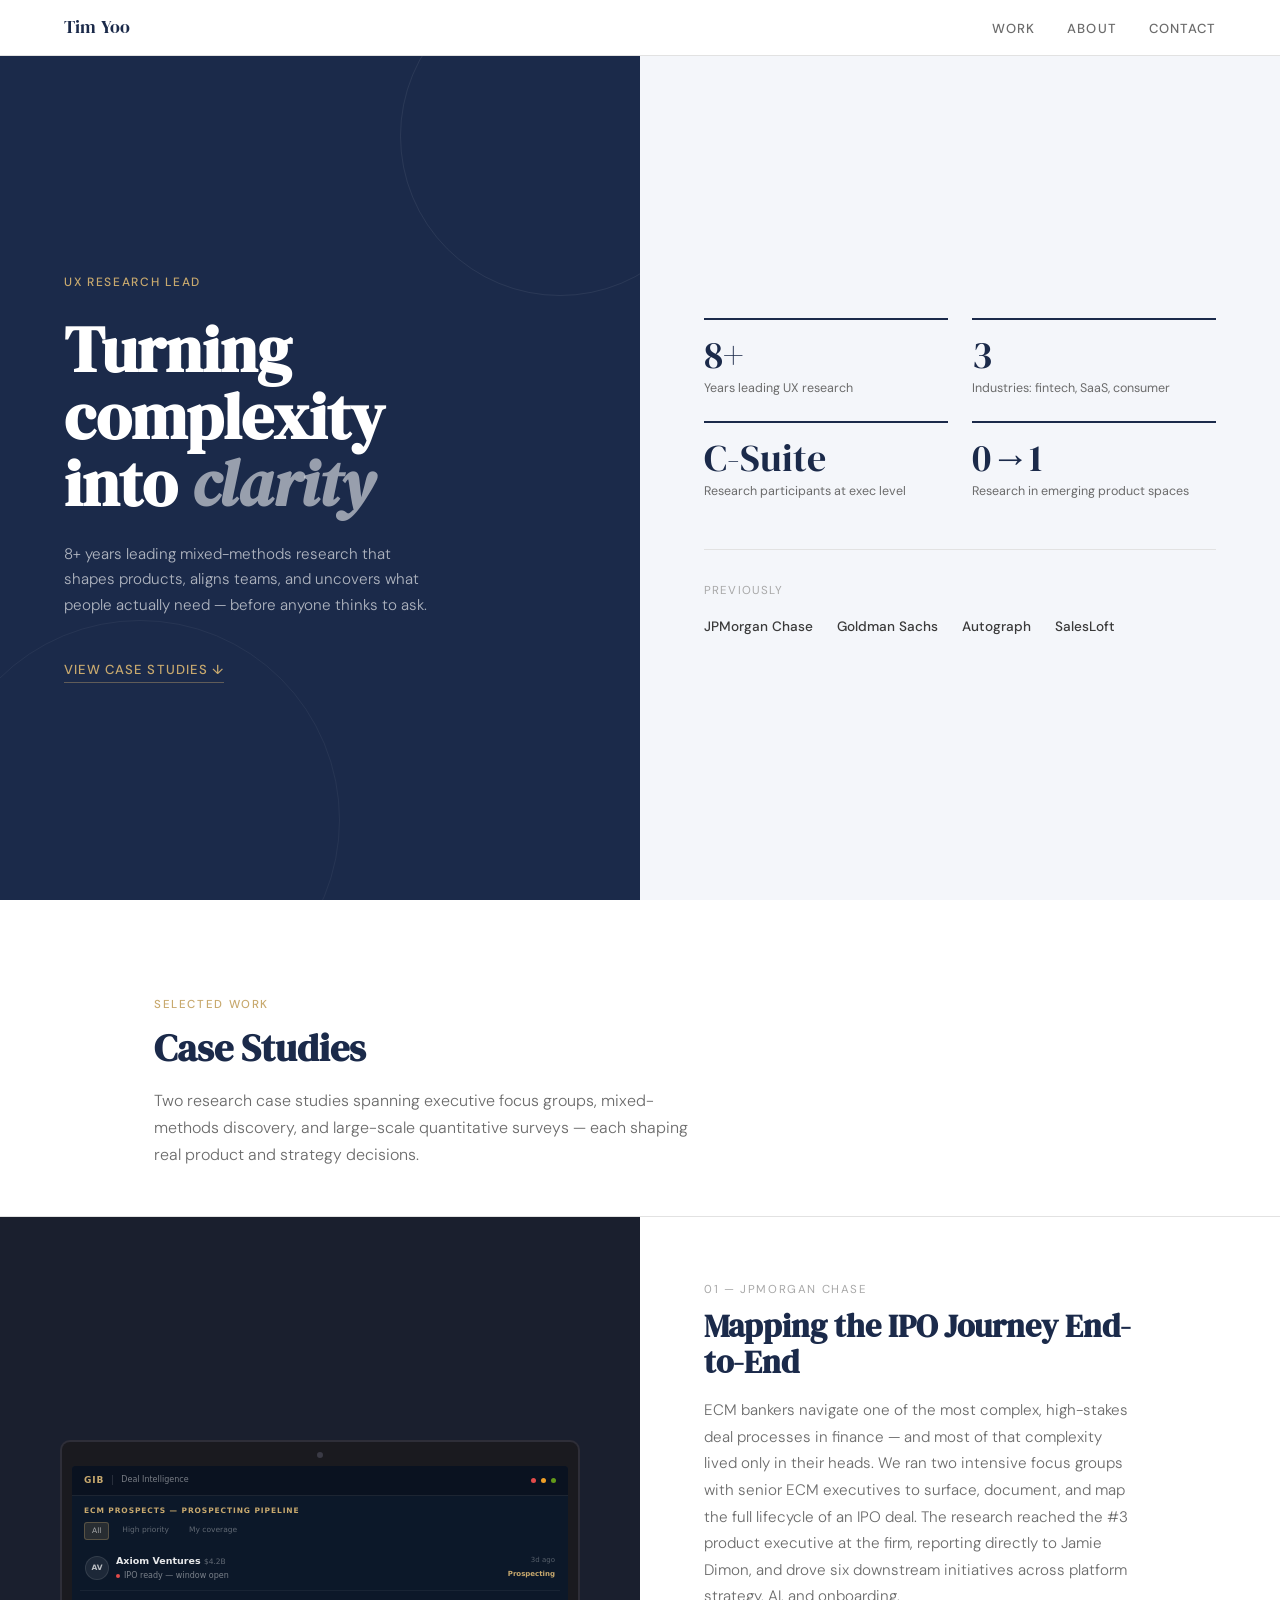
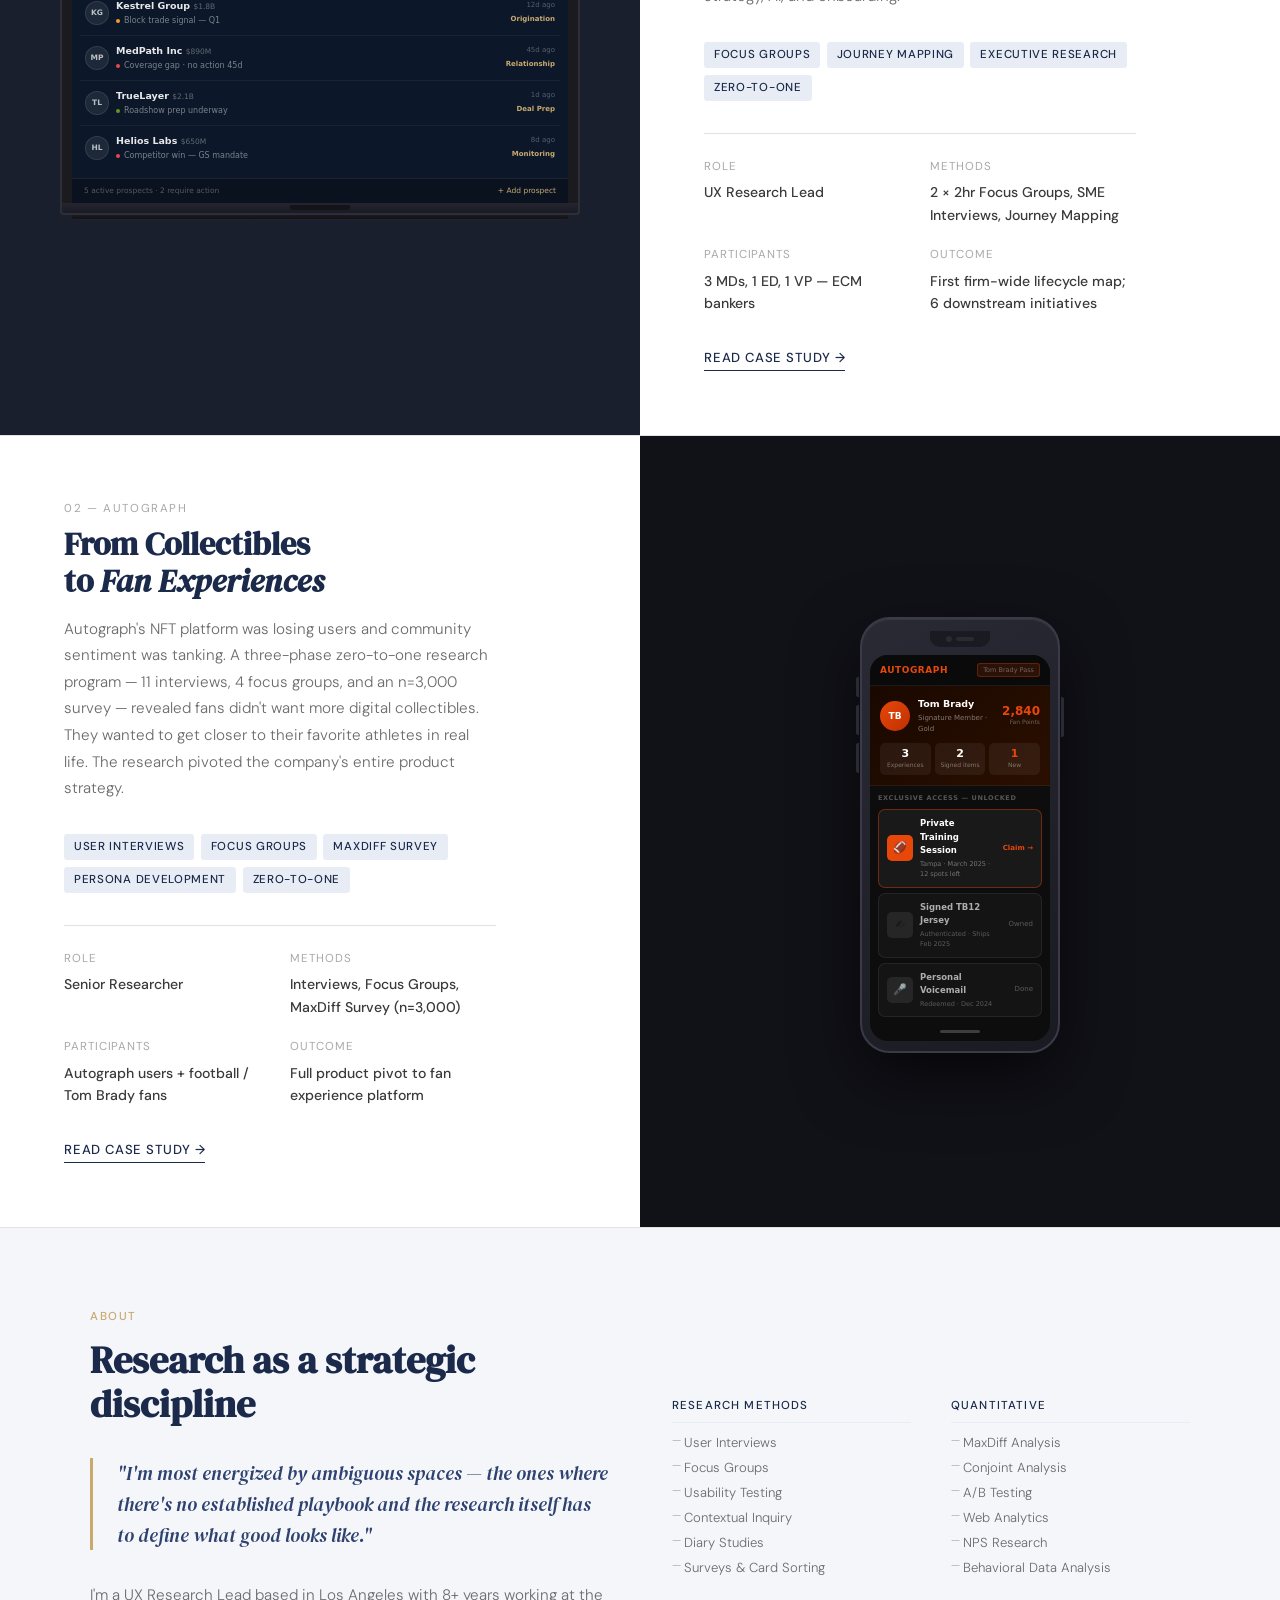
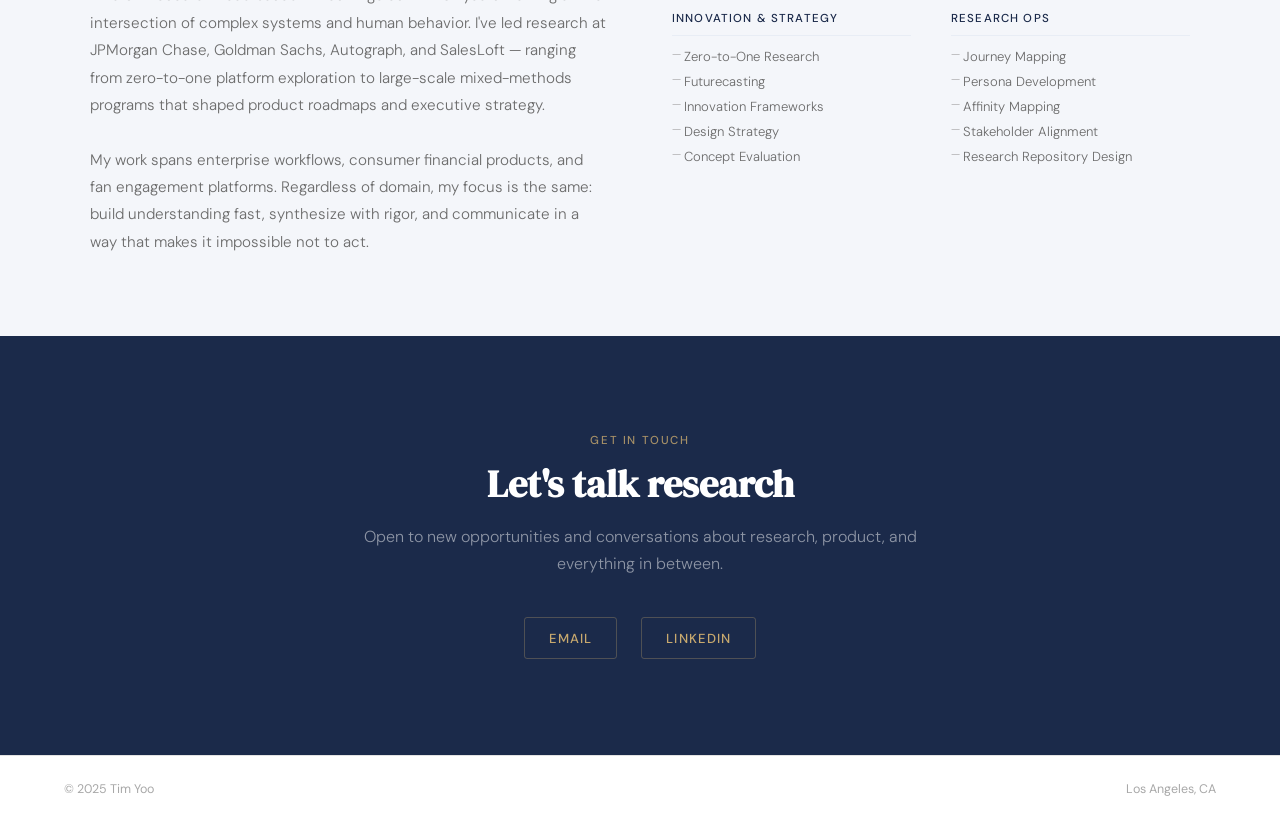
==== index.html @ de01e05d "Update index.html" ====
<!DOCTYPE html>
<html lang="en">
<head>
<meta charset="UTF-8">
<link rel="icon" type="image/png" href="[data-uri]">

<meta name="viewport" content="width=device-width, initial-scale=1.0">
<title>Tim Yoo — UX Research</title>
<link rel="preconnect" href="https://fonts.googleapis.com">
<link rel="preconnect" href="https://fonts.gstatic.com" crossorigin>
<link href="https://fonts.googleapis.com/css2?family=DM+Serif+Display:ital@0;1&family=DM+Sans:wght@300;400;500&display=swap" rel="stylesheet">
<style>
  *, *::before, *::after { box-sizing: border-box; margin: 0; padding: 0; }

  :root {
    --navy: #1B2A4A;
    --navy-mid: #2E4270;
    --navy-light: #E8EDF5;
    --navy-pale: #F4F6FA;
    --ink: #141414;
    --ink-mid: #3A3A3A;
    --ink-soft: #6B6B6B;
    --ink-faint: #A8A8A8;
    --rule: #E2E2E2;
    --white: #FFFFFF;
    --accent: #C8A96E;
    --accent-light: #F9F3E8;
    --serif: 'DM Serif Display', Georgia, serif;
    --sans: 'DM Sans', system-ui, sans-serif;
    --max: 1100px;
    --pad: clamp(1.5rem, 5vw, 4rem);
  }

  html { scroll-behavior: smooth; }

  body {
    font-family: var(--sans);
    background: var(--white);
    color: var(--ink);
    font-size: 16px;
    line-height: 1.6;
    overflow-x: hidden;
  }

  /* ── NAV ── */
  nav {
    position: fixed;
    top: 0; left: 0; right: 0;
    z-index: 100;
    background: rgba(255,255,255,0.92);
    backdrop-filter: blur(12px);
    border-bottom: 1px solid var(--rule);
    padding: 0 var(--pad);
    height: 56px;
    display: flex;
    align-items: center;
    justify-content: space-between;
  }

  .nav-logo {
    font-family: var(--serif);
    font-size: 1.1rem;
    color: var(--navy);
    text-decoration: none;
    letter-spacing: 0.01em;
  }

  .nav-links {
    display: flex;
    gap: 2rem;
    list-style: none;
  }

  .nav-links a {
    font-size: 0.82rem;
    font-weight: 500;
    letter-spacing: 0.08em;
    text-transform: uppercase;
    color: var(--ink-soft);
    text-decoration: none;
    transition: color 0.2s;
  }

  .nav-links a:hover { color: var(--navy); }

  /* ── HERO ── */
  .hero {
    min-height: 100vh;
    display: grid;
    grid-template-columns: 1fr 1fr;
    padding-top: 56px;
  }

  .hero-left {
    background: var(--navy);
    padding: var(--pad);
    display: flex;
    flex-direction: column;
    justify-content: center;
    position: relative;
    overflow: hidden;
  }

  .hero-left::before {
    content: '';
    position: absolute;
    top: -80px; right: -80px;
    width: 320px; height: 320px;
    border-radius: 50%;
    border: 1px solid rgba(255,255,255,0.07);
  }

  .hero-left::after {
    content: '';
    position: absolute;
    bottom: -120px; left: -60px;
    width: 400px; height: 400px;
    border-radius: 50%;
    border: 1px solid rgba(255,255,255,0.05);
  }

  .hero-eyebrow {
    font-size: 0.75rem;
    font-weight: 500;
    letter-spacing: 0.14em;
    text-transform: uppercase;
    color: var(--accent);
    margin-bottom: 1.5rem;
  }

  .hero-name {
    font-family: var(--serif);
    font-size: clamp(3rem, 5vw, 4.5rem);
    color: var(--white);
    line-height: 1.05;
    margin-bottom: 1.5rem;
  }

  .hero-name em {
    font-style: italic;
    color: rgba(255,255,255,0.55);
  }

  .hero-title {
    font-size: 0.95rem;
    font-weight: 300;
    color: rgba(255,255,255,0.65);
    line-height: 1.7;
    max-width: 380px;
    margin-bottom: 2.5rem;
  }

  .hero-cta {
    display: inline-flex;
    align-items: center;
    gap: 0.5rem;
    font-size: 0.82rem;
    font-weight: 500;
    letter-spacing: 0.08em;
    text-transform: uppercase;
    color: var(--accent);
    text-decoration: none;
    border-bottom: 1px solid rgba(200,169,110,0.4);
    padding-bottom: 2px;
    transition: border-color 0.2s;
    width: fit-content;
  }

  .hero-cta:hover { border-color: var(--accent); }

  .hero-right {
    background: var(--navy-pale);
    padding: var(--pad);
    display: flex;
    flex-direction: column;
    justify-content: center;
  }

  .hero-stats {
    display: grid;
    grid-template-columns: 1fr 1fr;
    gap: 1.5rem;
    margin-bottom: 3rem;
  }

  .stat {
    border-top: 2px solid var(--navy);
    padding-top: 1rem;
  }

  .stat-num {
    font-family: var(--serif);
    font-size: 2.4rem;
    color: var(--navy);
    line-height: 1;
    margin-bottom: 0.35rem;
  }

  .stat-label {
    font-size: 0.78rem;
    font-weight: 400;
    color: var(--ink-soft);
    line-height: 1.4;
  }

  .hero-companies {
    padding-top: 2rem;
    border-top: 1px solid var(--rule);
  }

  .companies-label {
    font-size: 0.72rem;
    letter-spacing: 0.1em;
    text-transform: uppercase;
    color: var(--ink-faint);
    margin-bottom: 1rem;
  }

  .companies-list {
    display: flex;
    flex-wrap: wrap;
    gap: 0.5rem 1.5rem;
  }

  .company-tag {
    font-size: 0.85rem;
    font-weight: 500;
    color: var(--ink-mid);
  }

  /* ── SECTION SHARED ── */
  section { padding: 6rem var(--pad); max-width: var(--max); margin: 0 auto; }

  .section-label {
    font-size: 0.72rem;
    font-weight: 500;
    letter-spacing: 0.14em;
    text-transform: uppercase;
    color: var(--accent);
    margin-bottom: 0.75rem;
  }

  .section-heading {
    font-family: var(--serif);
    font-size: clamp(1.8rem, 3vw, 2.6rem);
    color: var(--navy);
    line-height: 1.15;
    margin-bottom: 1rem;
  }

  .section-sub {
    font-size: 1rem;
    font-weight: 300;
    color: var(--ink-soft);
    max-width: 560px;
    line-height: 1.7;
  }

  /* ── WORK / CASE STUDIES ── */
  #work { padding-top: 0; max-width: 100%; padding-left: 0; padding-right: 0; }

  .work-intro {
    max-width: var(--max);
    margin: 0 auto;
    padding: 6rem var(--pad) 3rem;
  }

  .case-studies { display: flex; flex-direction: column; }

  .case-study {
    display: grid;
    grid-template-columns: 1fr 1fr;
    min-height: 560px;
    border-top: 1px solid var(--rule);
  }

  .case-study:last-child { border-bottom: 1px solid var(--rule); }


  .case-content {
    padding: 4rem var(--pad);
    display: flex;
    flex-direction: column;
    justify-content: center;
    max-width: 560px;
  }

  .case-num {
    font-size: 0.72rem;
    letter-spacing: 0.14em;
    text-transform: uppercase;
    color: var(--ink-faint);
    margin-bottom: 0.5rem;
  }

  .case-title {
    font-family: var(--serif);
    font-size: clamp(1.6rem, 2.5vw, 2.2rem);
    color: var(--navy);
    line-height: 1.15;
    margin-bottom: 1rem;
  }

  .case-desc {
    font-size: 0.95rem;
    font-weight: 300;
    color: var(--ink-soft);
    line-height: 1.75;
    margin-bottom: 2rem;
  }

  .case-tags {
    display: flex;
    flex-wrap: wrap;
    gap: 0.4rem;
    margin-bottom: 2rem;
  }

  .tag {
    font-size: 0.72rem;
    font-weight: 500;
    letter-spacing: 0.06em;
    text-transform: uppercase;
    color: var(--navy);
    background: var(--navy-light);
    padding: 4px 10px;
    border-radius: 3px;
  }

  .case-details {
    display: grid;
    grid-template-columns: 1fr 1fr;
    gap: 1.25rem;
    margin-bottom: 2rem;
    padding-top: 1.5rem;
    border-top: 1px solid var(--rule);
  }

  .detail-label {
    font-size: 0.72rem;
    letter-spacing: 0.08em;
    text-transform: uppercase;
    color: var(--ink-faint);
    margin-bottom: 0.3rem;
  }

  .detail-value {
    font-size: 0.88rem;
    font-weight: 500;
    color: var(--ink-mid);
  }

  .case-link {
    display: inline-flex;
    align-items: center;
    gap: 0.4rem;
    font-size: 0.82rem;
    font-weight: 500;
    letter-spacing: 0.06em;
    text-transform: uppercase;
    color: var(--navy);
    text-decoration: none;
    border-bottom: 1px solid var(--navy);
    padding-bottom: 2px;
    width: fit-content;
    opacity: 0.5;
    cursor: default;
  }

  .case-visual {
    position: relative;
    overflow: hidden;
    display: flex;
    align-items: center;
    justify-content: center;
  }

  /* Visual 1 - ECM / IPO Journey */
  .visual-1 {
    background: #0E1B33;
  }

  .visual-1 .v-inner {
    width: 100%;
    height: 100%;
    padding: 3rem 2rem;
    display: flex;
    flex-direction: column;
    justify-content: center;
    gap: 1rem;
  }

  .journey-step {
    display: flex;
    align-items: center;
    gap: 1rem;
    opacity: 0;
    animation: fadeSlide 0.5s forwards;
  }

  .journey-step:nth-child(1) { animation-delay: 0.1s; }
  .journey-step:nth-child(2) { animation-delay: 0.25s; }
  .journey-step:nth-child(3) { animation-delay: 0.4s; }
  .journey-step:nth-child(4) { animation-delay: 0.55s; }
  .journey-step:nth-child(5) { animation-delay: 0.7s; }

  @keyframes fadeSlide {
    from { opacity: 0; transform: translateX(-12px); }
    to { opacity: 1; transform: translateX(0); }
  }

  .step-dot {
    width: 10px; height: 10px;
    border-radius: 50%;
    background: var(--accent);
    flex-shrink: 0;
  }

  .step-line {
    flex: 1;
    height: 1px;
    background: rgba(255,255,255,0.12);
  }

  .step-label {
    font-size: 0.75rem;
    font-weight: 500;
    color: rgba(255,255,255,0.7);
    letter-spacing: 0.04em;
    white-space: nowrap;
  }

  .step-bar {
    height: 28px;
    border-radius: 3px;
    background: rgba(200,169,110,0.15);
    border: 1px solid rgba(200,169,110,0.25);
    display: flex;
    align-items: center;
    padding: 0 10px;
    flex: 1;
  }

  .step-bar-fill {
    height: 4px;
    border-radius: 2px;
    background: var(--accent);
    opacity: 0.8;
  }

  .v-label {
    font-size: 0.65rem;
    letter-spacing: 0.12em;
    text-transform: uppercase;
    color: rgba(255,255,255,0.3);
    text-align: center;
    margin-top: 1rem;
  }

  /* Visual 2 - Investor Profile */
  .visual-2 {
    background: var(--navy-pale);
  }

  .investor-card {
    background: var(--white);
    border: 1px solid var(--rule);
    border-radius: 10px;
    padding: 1.5rem;
    width: 80%;
    max-width: 340px;
    box-shadow: 0 4px 24px rgba(27,42,74,0.08);
    opacity: 0;
    animation: riseIn 0.6s 0.2s forwards;
  }

  @keyframes riseIn {
    from { opacity: 0; transform: translateY(16px); }
    to { opacity: 1; transform: translateY(0); }
  }

  .inv-header {
    display: flex;
    align-items: center;
    gap: 0.75rem;
    margin-bottom: 1.25rem;
    padding-bottom: 1.25rem;
    border-bottom: 1px solid var(--rule);
  }

  .inv-avatar {
    width: 38px; height: 38px;
    border-radius: 50%;
    background: var(--navy);
    display: flex;
    align-items: center;
    justify-content: center;
    font-size: 0.75rem;
    font-weight: 500;
    color: white;
    flex-shrink: 0;
  }

  .inv-name { font-weight: 500; font-size: 0.9rem; color: var(--ink); }
  .inv-role { font-size: 0.75rem; color: var(--ink-soft); }

  .inv-row {
    display: flex;
    justify-content: space-between;
    align-items: center;
    padding: 0.4rem 0;
    font-size: 0.78rem;
    border-bottom: 1px solid var(--rule);
  }

  .inv-row:last-child { border-bottom: none; }
  .inv-row-label { color: var(--ink-soft); }
  .inv-row-val { font-weight: 500; color: var(--ink); }

  .inv-badge {
    font-size: 0.65rem;
    font-weight: 500;
    letter-spacing: 0.04em;
    padding: 2px 7px;
    border-radius: 3px;
    background: #E8EDF5;
    color: var(--navy);
  }

  /* Visual 3 - Market Monitor */
  .visual-3 {
    background: #0E1B33;
  }

  .mm-ui {
    width: 85%;
    max-width: 400px;
    background: rgba(255,255,255,0.05);
    border: 1px solid rgba(255,255,255,0.1);
    border-radius: 8px;
    overflow: hidden;
    opacity: 0;
    animation: riseIn 0.6s 0.15s forwards;
  }

  .mm-topbar {
    background: rgba(255,255,255,0.08);
    padding: 0.6rem 1rem;
    display: flex;
    align-items: center;
    gap: 0.5rem;
    border-bottom: 1px solid rgba(255,255,255,0.08);
  }

  .mm-dot { width: 7px; height: 7px; border-radius: 50%; }
  .mm-title { font-size: 0.72rem; font-weight: 500; color: rgba(255,255,255,0.6); margin-left: 0.5rem; }

  .mm-body { padding: 1rem; }

  .mm-row {
    display: flex;
    justify-content: space-between;
    align-items: center;
    padding: 0.5rem 0;
    border-bottom: 1px solid rgba(255,255,255,0.06);
    font-size: 0.75rem;
  }

  .mm-row:last-child { border-bottom: none; }
  .mm-ticker { color: rgba(255,255,255,0.85); font-weight: 500; }
  .mm-type { color: rgba(255,255,255,0.4); font-size: 0.68rem; }
  .mm-up { color: #5DCAA5; font-weight: 500; }
  .mm-pill {
    font-size: 0.62rem;
    font-weight: 500;
    padding: 2px 7px;
    border-radius: 3px;
    background: rgba(93,202,165,0.15);
    color: #5DCAA5;
    border: 1px solid rgba(93,202,165,0.25);
  }

  /* ── ABOUT ── */
  #about { background: var(--navy-pale); max-width: 100%; padding: 5rem var(--pad); }

  .about-inner {
    max-width: var(--max);
    margin: 0 auto;
    display: grid;
    grid-template-columns: 1fr 1fr;
    gap: 4rem;
    align-items: center;
  }

  .about-left .section-heading { margin-bottom: 2rem; }

  .about-philosophy {
    font-family: var(--serif);
    font-size: 1.2rem;
    font-style: italic;
    color: var(--navy-mid);
    line-height: 1.6;
    border-left: 3px solid var(--accent);
    padding-left: 1.5rem;
    margin-bottom: 2rem;
  }

  .about-body {
    font-size: 0.95rem;
    font-weight: 300;
    color: var(--ink-soft);
    line-height: 1.8;
  }

  .skills-grid {
    display: grid;
    grid-template-columns: 1fr 1fr;
    gap: 2rem 2.5rem;
  }

  .skill-group { }

  .skill-group-label {
    font-size: 0.72rem;
    letter-spacing: 0.1em;
    text-transform: uppercase;
    color: var(--navy);
    font-weight: 500;
    margin-bottom: 0.6rem;
    border-bottom: 1px solid var(--navy-light);
    padding-bottom: 0.4rem;
  }

  .skill-list {
    list-style: none;
    display: flex;
    flex-direction: column;
    gap: 0.25rem;
  }

  .skill-list li {
    font-size: 0.82rem;
    color: var(--ink-soft);
    font-weight: 300;
    padding-left: 0.75rem;
    position: relative;
  }

  .skill-list li::before {
    content: '—';
    position: absolute;
    left: 0;
    color: var(--ink-faint);
    font-size: 0.7rem;
  }

  /* ── CONTACT ── */
  #contact {
    text-align: center;
    padding: 6rem var(--pad);
    background: var(--navy);
    max-width: 100%;
  }

  #contact .section-label { color: rgba(200,169,110,0.8); }
  #contact .section-heading { color: var(--white); margin: 0 auto 1rem; }
  #contact .section-sub { color: rgba(255,255,255,0.5); margin: 0 auto 2.5rem; text-align: center; }

  .contact-links {
    display: flex;
    justify-content: center;
    gap: 1.5rem;
    flex-wrap: wrap;
  }

  .contact-link {
    font-size: 0.82rem;
    font-weight: 500;
    letter-spacing: 0.08em;
    text-transform: uppercase;
    color: var(--accent);
    text-decoration: none;
    border: 1px solid rgba(200,169,110,0.3);
    padding: 0.6rem 1.5rem;
    border-radius: 3px;
    transition: background 0.2s, border-color 0.2s;
  }

  .contact-link:hover {
    background: rgba(200,169,110,0.1);
    border-color: var(--accent);
  }

  /* ── FOOTER ── */
  footer {
    padding: 1.5rem var(--pad);
    border-top: 1px solid var(--rule);
    display: flex;
    justify-content: space-between;
    align-items: center;
  }

  footer p { font-size: 0.78rem; color: var(--ink-faint); }

  /* ── SCROLL REVEAL ── */
  .reveal {
    opacity: 0;
    transform: translateY(24px);
    transition: opacity 0.7s ease, transform 0.7s ease;
  }

  .reveal.visible {
    opacity: 1;
    transform: none;
  }

  @media (max-width: 768px) {
    .hero { grid-template-columns: 1fr; }
    .case-study { grid-template-columns: 1fr; }
    .case-study:nth-child(even) .case-visual { order: 0; }
    .case-visual { min-height: 300px; }
    .about-inner { grid-template-columns: 1fr; gap: 2.5rem; }
    .skills-grid { grid-template-columns: 1fr; }
    nav .nav-links { display: none; }
  }
</style>
</head>
<body>

<nav>
  <a href="#" class="nav-logo">Tim Yoo</a>
  <ul class="nav-links">
    <li><a href="#work">Work</a></li>
    <li><a href="#about">About</a></li>
    <li><a href="#contact">Contact</a></li>
  </ul>
</nav>

<!-- HERO -->
<div class="hero">
  <div class="hero-left">
    <p class="hero-eyebrow">UX Research Lead</p>
    <h1 class="hero-name">Turning complexity<br>into <em>clarity</em></h1>
    <p class="hero-title">8+ years leading mixed-methods research that shapes products, aligns teams, and uncovers what people actually need — before anyone thinks to ask.</p>
    <a href="#work" class="hero-cta">View case studies ↓</a>
  </div>
  <div class="hero-right">
    <div class="hero-stats">
      <div class="stat reveal">
        <div class="stat-num">8+</div>
        <div class="stat-label">Years leading UX research</div>
      </div>
      <div class="stat reveal">
        <div class="stat-num">3</div>
        <div class="stat-label">Industries: fintech, SaaS, consumer</div>
      </div>
      <div class="stat reveal">
        <div class="stat-num">C-Suite</div>
        <div class="stat-label">Research participants at exec level</div>
      </div>
      <div class="stat reveal">
        <div class="stat-num">0→1</div>
        <div class="stat-label">Research in emerging product spaces</div>
      </div>
    </div>
    <div class="hero-companies">
      <p class="companies-label">Previously</p>
      <div class="companies-list">
        <span class="company-tag">JPMorgan Chase</span>
        <span class="company-tag">Goldman Sachs</span>
        <span class="company-tag">Autograph</span>
        <span class="company-tag">SalesLoft</span>
      </div>
    </div>
  </div>
</div>

<!-- WORK -->
<div id="work">
  <div class="work-intro reveal">
    <p class="section-label">Selected Work</p>
    <h2 class="section-heading">Case Studies</h2>
    <p class="section-sub">Two research case studies spanning executive focus groups, mixed-methods discovery, and large-scale quantitative surveys — each shaping real product and strategy decisions.</p>
  </div>

  <div class="case-studies">

    <!-- Case 1: ECM Journey -->
    <div class="case-study">
      <div class="case-visual visual-1" style="padding:2rem 1.5rem 1.5rem; overflow:hidden; background:#1a1f2e; display:flex; align-items:center; justify-content:center;">
        <!-- Laptop mockup wrapper -->
        <div style="width:100%; max-width:520px; position:relative;">
          <!-- Screen bezel -->
          <div style="background:#1a1a1f; border-radius:10px 10px 0 0; padding:10px 10px 0; border:2px solid #2e2e38; border-bottom:none; position:relative;">
            <!-- Camera dot -->
            <div style="width:6px; height:6px; border-radius:50%; background:#3a3a45; margin:0 auto 8px;"></div>
            <!-- Screen content -->
            <div style="border-radius:4px 4px 0 0; overflow:hidden; background:#0C1829; font-family:'Segoe UI',system-ui,sans-serif;">
              <!-- ECM Banker Platform Mockup -->
              <div style="width:100%; display:flex; flex-direction:column;">
                <!-- App topbar -->
                <div style="background:#0A1220; border-bottom:1px solid rgba(255,255,255,0.08); padding:7px 12px; display:flex; align-items:center; justify-content:space-between; flex-shrink:0;">
                  <div style="display:flex; align-items:center; gap:8px;">
                    <div style="font-size:9px; font-weight:700; color:#C8A96E; letter-spacing:.1em;">GIB</div>
                    <div style="width:1px; height:10px; background:rgba(255,255,255,0.12);"></div>
                    <div style="font-size:8px; color:rgba(255,255,255,0.45);">Deal Intelligence</div>
                  </div>
                  <div style="display:flex; gap:5px;">
                    <div style="width:5px; height:5px; border-radius:50%; background:#E24B4A;"></div>
                    <div style="width:5px; height:5px; border-radius:50%; background:#EF9F27;"></div>
                    <div style="width:5px; height:5px; border-radius:50%; background:#63991A;"></div>
                  </div>
                </div>
                <!-- Section label -->
                <div style="padding:9px 12px 6px; background:#0C1829;">
                  <div style="font-size:7.5px; font-weight:700; letter-spacing:.12em; text-transform:uppercase; color:#C8A96E; margin-bottom:5px;">ECM Prospects — Prospecting Pipeline</div>
                  <div style="display:flex; gap:6px;">
                    <div style="font-size:7.5px; color:rgba(255,255,255,0.6); background:rgba(200,169,110,0.15); border:1px solid rgba(200,169,110,0.3); border-radius:3px; padding:2px 7px;">All</div>
                    <div style="font-size:7.5px; color:rgba(255,255,255,0.35); padding:2px 7px;">High priority</div>
                    <div style="font-size:7.5px; color:rgba(255,255,255,0.35); padding:2px 7px;">My coverage</div>
                  </div>
                </div>
                <!-- Deal rows -->
                <div style="padding:0 8px 8px;">
                  <div style="display:grid; grid-template-columns:24px 1fr 60px; gap:7px; align-items:center; padding:7px 5px; border-bottom:1px solid rgba(255,255,255,0.05);">
                    <div style="width:24px; height:24px; border-radius:50%; background:rgba(255,255,255,0.07); border:1px solid rgba(255,255,255,0.1); display:flex; align-items:center; justify-content:center; font-size:7.5px; font-weight:700; color:rgba(255,255,255,0.7);">AV</div>
                    <div><div style="font-size:9.5px; font-weight:600; color:rgba(255,255,255,0.9); margin-bottom:2px;">Axiom Ventures <span style="font-size:7.5px; color:rgba(255,255,255,0.35); font-weight:400;">$4.2B</span></div><div style="display:flex; align-items:center; gap:4px;"><div style="width:4px; height:4px; border-radius:50%; background:#E24B4A; flex-shrink:0;"></div><div style="font-size:8px; color:rgba(255,255,255,0.45);">IPO ready — window open</div></div></div>
                    <div style="text-align:right;"><div style="font-size:7px; color:rgba(255,255,255,0.3); margin-bottom:2px;">3d ago</div><div style="font-size:7px; color:#C8A96E; font-weight:600;">Prospecting</div></div>
                  </div>
                  <div style="display:grid; grid-template-columns:24px 1fr 60px; gap:7px; align-items:center; padding:7px 5px; border-bottom:1px solid rgba(255,255,255,0.05);">
                    <div style="width:24px; height:24px; border-radius:50%; background:rgba(255,255,255,0.07); border:1px solid rgba(255,255,255,0.1); display:flex; align-items:center; justify-content:center; font-size:7.5px; font-weight:700; color:rgba(255,255,255,0.7);">KG</div>
                    <div><div style="font-size:9.5px; font-weight:600; color:rgba(255,255,255,0.9); margin-bottom:2px;">Kestrel Group <span style="font-size:7.5px; color:rgba(255,255,255,0.35); font-weight:400;">$1.8B</span></div><div style="display:flex; align-items:center; gap:4px;"><div style="width:4px; height:4px; border-radius:50%; background:#EF9F27; flex-shrink:0;"></div><div style="font-size:8px; color:rgba(255,255,255,0.45);">Block trade signal — Q1</div></div></div>
                    <div style="text-align:right;"><div style="font-size:7px; color:rgba(255,255,255,0.3); margin-bottom:2px;">12d ago</div><div style="font-size:7px; color:#C8A96E; font-weight:600;">Origination</div></div>
                  </div>
                  <div style="display:grid; grid-template-columns:24px 1fr 60px; gap:7px; align-items:center; padding:7px 5px; border-bottom:1px solid rgba(255,255,255,0.05);">
                    <div style="width:24px; height:24px; border-radius:50%; background:rgba(255,255,255,0.07); border:1px solid rgba(255,255,255,0.1); display:flex; align-items:center; justify-content:center; font-size:7.5px; font-weight:700; color:rgba(255,255,255,0.7);">MP</div>
                    <div><div style="font-size:9.5px; font-weight:600; color:rgba(255,255,255,0.9); margin-bottom:2px;">MedPath Inc <span style="font-size:7.5px; color:rgba(255,255,255,0.35); font-weight:400;">$890M</span></div><div style="display:flex; align-items:center; gap:4px;"><div style="width:4px; height:4px; border-radius:50%; background:#E24B4A; flex-shrink:0;"></div><div style="font-size:8px; color:rgba(255,255,255,0.45);">Coverage gap · no action 45d</div></div></div>
                    <div style="text-align:right;"><div style="font-size:7px; color:rgba(255,255,255,0.3); margin-bottom:2px;">45d ago</div><div style="font-size:7px; color:#C8A96E; font-weight:600;">Relationship</div></div>
                  </div>
                  <div style="display:grid; grid-template-columns:24px 1fr 60px; gap:7px; align-items:center; padding:7px 5px; border-bottom:1px solid rgba(255,255,255,0.05);">
                    <div style="width:24px; height:24px; border-radius:50%; background:rgba(255,255,255,0.07); border:1px solid rgba(255,255,255,0.1); display:flex; align-items:center; justify-content:center; font-size:7.5px; font-weight:700; color:rgba(255,255,255,0.7);">TL</div>
                    <div><div style="font-size:9.5px; font-weight:600; color:rgba(255,255,255,0.9); margin-bottom:2px;">TrueLayer <span style="font-size:7.5px; color:rgba(255,255,255,0.35); font-weight:400;">$2.1B</span></div><div style="display:flex; align-items:center; gap:4px;"><div style="width:4px; height:4px; border-radius:50%; background:#63991A; flex-shrink:0;"></div><div style="font-size:8px; color:rgba(255,255,255,0.45);">Roadshow prep underway</div></div></div>
                    <div style="text-align:right;"><div style="font-size:7px; color:rgba(255,255,255,0.3); margin-bottom:2px;">1d ago</div><div style="font-size:7px; color:#C8A96E; font-weight:600;">Deal Prep</div></div>
                  </div>
                  <div style="display:grid; grid-template-columns:24px 1fr 60px; gap:7px; align-items:center; padding:7px 5px;">
                    <div style="width:24px; height:24px; border-radius:50%; background:rgba(255,255,255,0.07); border:1px solid rgba(255,255,255,0.1); display:flex; align-items:center; justify-content:center; font-size:7.5px; font-weight:700; color:rgba(255,255,255,0.7);">HL</div>
                    <div><div style="font-size:9.5px; font-weight:600; color:rgba(255,255,255,0.9); margin-bottom:2px;">Helios Labs <span style="font-size:7.5px; color:rgba(255,255,255,0.35); font-weight:400;">$650M</span></div><div style="display:flex; align-items:center; gap:4px;"><div style="width:4px; height:4px; border-radius:50%; background:#E24B4A; flex-shrink:0;"></div><div style="font-size:8px; color:rgba(255,255,255,0.45);">Competitor win — GS mandate</div></div></div>
                    <div style="text-align:right;"><div style="font-size:7px; color:rgba(255,255,255,0.3); margin-bottom:2px;">8d ago</div><div style="font-size:7px; color:#C8A96E; font-weight:600;">Monitoring</div></div>
                  </div>
                </div>
                <!-- Bottom bar -->
                <div style="background:#0A1220; border-top:1px solid rgba(255,255,255,0.07); padding:6px 12px; display:flex; justify-content:space-between; align-items:center;">
                  <div style="font-size:7.5px; color:rgba(255,255,255,0.3);">5 active prospects · 2 require action</div>
                  <div style="font-size:7.5px; color:#C8A96E; font-weight:500;">+ Add prospect</div>
                </div>
              </div>
            </div>
          </div>
          <!-- Laptop base -->
          <div style="background:linear-gradient(180deg,#252530 0%,#1a1a23 100%); height:12px; border-radius:0 0 4px 4px; border:2px solid #2e2e38; border-top:none; position:relative;">
            <div style="position:absolute; left:50%; transform:translateX(-50%); top:2px; width:60px; height:5px; background:#141418; border-radius:0 0 3px 3px;"></div>
          </div>
          <!-- Laptop foot -->
          <div style="background:linear-gradient(180deg,#1a1a23 0%,#111116 100%); height:5px; border-radius:0 0 8px 8px; margin:0 10px; border:1px solid #222228; border-top:none;"></div>
        </div>
      </div>
      <div class="case-content reveal">
        <p class="case-num">01 — JPMorgan Chase</p>
        <h3 class="case-title">Mapping the IPO Journey End-to-End</h3>
        <p class="case-desc">ECM bankers navigate one of the most complex, high-stakes deal processes in finance — and most of that complexity lived only in their heads. We ran two intensive focus groups with senior ECM executives to surface, document, and map the full lifecycle of an IPO deal. The research reached the #3 product executive at the firm, reporting directly to Jamie Dimon, and drove six downstream initiatives across platform strategy, AI, and onboarding.</p>
        <div class="case-tags">
          <span class="tag">Focus Groups</span>
          <span class="tag">Journey Mapping</span>
          <span class="tag">Executive Research</span>
          <span class="tag">Zero-to-One</span>
        </div>
        <div class="case-details">
          <div>
            <p class="detail-label">Role</p>
            <p class="detail-value">UX Research Lead</p>
          </div>
          <div>
            <p class="detail-label">Methods</p>
            <p class="detail-value">2 × 2hr Focus Groups, SME Interviews, Journey Mapping</p>
          </div>
          <div>
            <p class="detail-label">Participants</p>
            <p class="detail-value">3 MDs, 1 ED, 1 VP — ECM bankers</p>
          </div>
          <div>
            <p class="detail-label">Outcome</p>
            <p class="detail-value">First firm-wide lifecycle map; 6 downstream initiatives</p>
          </div>
        </div>
        <a href="ecm-case-study.html" class="case-link" style="opacity:1; cursor:pointer;">Read case study →</a>
      </div>
    </div>

    <!-- Case 2: Autograph -->
    <div class="case-study">
      <div class="case-content reveal">
        <p class="case-num">02 &mdash; Autograph</p>
        <h3 class="case-title">From Collectibles<br>to <em>Fan Experiences</em></h3>
        <p class="case-desc">Autograph's NFT platform was losing users and community sentiment was tanking. A three-phase zero-to-one research program — 11 interviews, 4 focus groups, and an n=3,000 survey — revealed fans didn't want more digital collectibles. They wanted to get closer to their favorite athletes in real life. The research pivoted the company's entire product strategy.</p>
        <div class="case-tags">
          <span class="tag">User Interviews</span>
          <span class="tag">Focus Groups</span>
          <span class="tag">MaxDiff Survey</span>
          <span class="tag">Persona Development</span>
          <span class="tag">Zero-to-One</span>
        </div>
        <div class="case-details">
          <div>
            <p class="detail-label">Role</p>
            <p class="detail-value">Senior Researcher</p>
          </div>
          <div>
            <p class="detail-label">Methods</p>
            <p class="detail-value">Interviews, Focus Groups, MaxDiff Survey (n=3,000)</p>
          </div>
          <div>
            <p class="detail-label">Participants</p>
            <p class="detail-value">Autograph users + football / Tom Brady fans</p>
          </div>
          <div>
            <p class="detail-label">Outcome</p>
            <p class="detail-value">Full product pivot to fan experience platform</p>
          </div>
        </div>
        <a href="autograph-case-study.html" class="case-link" style="opacity:1; cursor:pointer;">Read case study &rarr;</a>
      </div>
      <div class="case-visual" style="padding:2rem 1.5rem 1.5rem; overflow:hidden; background:#111118; display:flex; align-items:center; justify-content:center;">
        <!-- Phone mockup wrapper -->
        <div style="position:relative; width:200px; flex-shrink:0;">
          <!-- Phone shell -->
          <div style="background:linear-gradient(145deg,#2a2a35,#1a1a22); border-radius:30px; padding:12px 8px 10px; border:2px solid #3a3a48; box-shadow:0 24px 64px rgba(0,0,0,0.6), inset 0 1px 0 rgba(255,255,255,0.07);">
            <!-- Notch -->
            <div style="width:60px; height:16px; background:#1a1a22; border-radius:0 0 10px 10px; margin:0 auto 8px; position:relative; display:flex; align-items:center; justify-content:center; gap:4px;">
              <div style="width:6px; height:6px; border-radius:50%; background:#2a2a30;"></div>
              <div style="width:18px; height:4px; border-radius:2px; background:#2a2a30;"></div>
            </div>
            <!-- Screen -->
            <div style="border-radius:18px; overflow:hidden; background:#0D0D0D; font-family:'Segoe UI',system-ui,sans-serif;">
              <!-- App topbar -->
              <div style="background:#0A0A0A; padding:8px 10px; display:flex; align-items:center; justify-content:space-between; border-bottom:1px solid rgba(255,255,255,0.07);">
                <div style="font-size:9px; font-weight:700; color:#E8470A; letter-spacing:.06em;">AUTOGRAPH</div>
                <div style="font-size:6.5px; color:rgba(255,255,255,0.35); background:rgba(232,71,10,0.15); border:1px solid rgba(232,71,10,0.3); border-radius:3px; padding:1px 5px;">Tom Brady Pass</div>
              </div>
              <!-- Hero card -->
              <div style="background:linear-gradient(135deg,#1A0800,#2A0F00); padding:10px; border-bottom:1px solid rgba(255,255,255,0.07);">
                <div style="display:flex; align-items:center; gap:8px; margin-bottom:8px;">
                  <div style="width:30px; height:30px; border-radius:50%; background:linear-gradient(135deg,#E8470A,#C03000); display:flex; align-items:center; justify-content:center; font-size:9px; font-weight:700; color:white; flex-shrink:0;">TB</div>
                  <div style="flex:1;">
                    <div style="font-size:9.5px; font-weight:700; color:white;">Tom Brady</div>
                    <div style="font-size:7px; color:rgba(255,255,255,0.45); margin-top:1px;">Signature Member · Gold</div>
                  </div>
                  <div style="text-align:right;">
                    <div style="font-size:12px; font-weight:700; color:#E8470A; line-height:1;">2,840</div>
                    <div style="font-size:6px; color:rgba(255,255,255,0.35);">Fan Points</div>
                  </div>
                </div>
                <div style="display:grid; grid-template-columns:1fr 1fr 1fr; gap:4px;">
                  <div style="background:rgba(255,255,255,0.06); border-radius:5px; padding:5px; text-align:center;"><div style="font-size:11px; font-weight:700; color:white; line-height:1;">3</div><div style="font-size:6px; color:rgba(255,255,255,0.4); margin-top:1px;">Experiences</div></div>
                  <div style="background:rgba(255,255,255,0.06); border-radius:5px; padding:5px; text-align:center;"><div style="font-size:11px; font-weight:700; color:white; line-height:1;">2</div><div style="font-size:6px; color:rgba(255,255,255,0.4); margin-top:1px;">Signed items</div></div>
                  <div style="background:rgba(255,255,255,0.06); border-radius:5px; padding:5px; text-align:center;"><div style="font-size:11px; font-weight:700; color:#E8470A; line-height:1;">1</div><div style="font-size:6px; color:rgba(255,255,255,0.4); margin-top:1px;">New</div></div>
                </div>
              </div>
              <!-- Experiences list -->
              <div style="padding:7px 8px 5px;">
                <div style="font-size:6.5px; font-weight:700; letter-spacing:.1em; text-transform:uppercase; color:rgba(255,255,255,0.3); margin-bottom:6px;">Exclusive Access — Unlocked</div>
                <div style="background:rgba(255,255,255,0.05); border:1px solid rgba(232,71,10,0.4); border-radius:7px; padding:7px 8px; display:flex; gap:7px; align-items:center; margin-bottom:5px;">
                  <div style="width:26px; height:26px; border-radius:5px; background:#E8470A; display:flex; align-items:center; justify-content:center; font-size:11px; flex-shrink:0;">🏈</div>
                  <div style="flex:1;">
                    <div style="font-size:8.5px; font-weight:600; color:white; margin-bottom:1px;">Private Training Session</div>
                    <div style="font-size:6.5px; color:rgba(255,255,255,0.4);">Tampa · March 2025 · 12 spots left</div>
                  </div>
                  <div style="font-size:7px; color:#E8470A; font-weight:700; flex-shrink:0;">Claim →</div>
                </div>
                <div style="background:rgba(255,255,255,0.03); border:1px solid rgba(255,255,255,0.07); border-radius:7px; padding:7px 8px; display:flex; gap:7px; align-items:center; margin-bottom:5px;">
                  <div style="width:26px; height:26px; border-radius:5px; background:rgba(255,255,255,0.08); display:flex; align-items:center; justify-content:center; font-size:11px; flex-shrink:0;">✍️</div>
                  <div style="flex:1;">
                    <div style="font-size:8.5px; font-weight:600; color:rgba(255,255,255,0.65); margin-bottom:1px;">Signed TB12 Jersey</div>
                    <div style="font-size:6.5px; color:rgba(255,255,255,0.3);">Authenticated · Ships Feb 2025</div>
                  </div>
                  <div style="font-size:7px; color:rgba(255,255,255,0.3); flex-shrink:0;">Owned</div>
                </div>
                <div style="background:rgba(255,255,255,0.03); border:1px solid rgba(255,255,255,0.07); border-radius:7px; padding:7px 8px; display:flex; gap:7px; align-items:center;">
                  <div style="width:26px; height:26px; border-radius:5px; background:rgba(255,255,255,0.08); display:flex; align-items:center; justify-content:center; font-size:11px; flex-shrink:0;">🎤</div>
                  <div style="flex:1;">
                    <div style="font-size:8.5px; font-weight:600; color:rgba(255,255,255,0.65); margin-bottom:1px;">Personal Voicemail</div>
                    <div style="font-size:6.5px; color:rgba(255,255,255,0.3);">Redeemed · Dec 2024</div>
                  </div>
                  <div style="font-size:7px; color:rgba(255,255,255,0.3); flex-shrink:0;">Done</div>
                </div>
              </div>
              <!-- Home indicator -->
              <div style="padding:8px; display:flex; justify-content:center;">
                <div style="width:40px; height:3px; background:rgba(255,255,255,0.2); border-radius:2px;"></div>
              </div>
            </div>
          </div>
          <!-- Side buttons -->
          <div style="position:absolute; left:-4px; top:60px; width:3px; height:20px; background:#2a2a35; border-radius:2px 0 0 2px;"></div>
          <div style="position:absolute; left:-4px; top:88px; width:3px; height:30px; background:#2a2a35; border-radius:2px 0 0 2px;"></div>
          <div style="position:absolute; left:-4px; top:126px; width:3px; height:30px; background:#2a2a35; border-radius:2px 0 0 2px;"></div>
          <div style="position:absolute; right:-4px; top:80px; width:3px; height:40px; background:#2a2a35; border-radius:0 2px 2px 0;"></div>
        </div>
      </div>
    </div>

  </div>
</div>

<!-- ABOUT -->
<div id="about">
  <div class="about-inner">
    <div class="about-left reveal">
      <p class="section-label">About</p>
      <h2 class="section-heading">Research as a strategic discipline</h2>
      <p class="about-philosophy">"I'm most energized by ambiguous spaces — the ones where there's no established playbook and the research itself has to define what good looks like."</p>
      <p class="about-body">I'm a UX Research Lead based in Los Angeles with 8+ years working at the intersection of complex systems and human behavior. I've led research at JPMorgan Chase, Goldman Sachs, Autograph, and SalesLoft — ranging from zero-to-one platform exploration to large-scale mixed-methods programs that shaped product roadmaps and executive strategy.<br><br>My work spans enterprise workflows, consumer financial products, and fan engagement platforms. Regardless of domain, my focus is the same: build understanding fast, synthesize with rigor, and communicate in a way that makes it impossible not to act.</p>
    </div>
    <div class="about-right reveal">
      <div class="skills-grid">
        <div class="skill-group">
          <p class="skill-group-label">Research Methods</p>
          <ul class="skill-list">
            <li>User Interviews</li>
            <li>Focus Groups</li>
            <li>Usability Testing</li>
            <li>Contextual Inquiry</li>
            <li>Diary Studies</li>
            <li>Surveys & Card Sorting</li>
          </ul>
        </div>
        <div class="skill-group">
          <p class="skill-group-label">Quantitative</p>
          <ul class="skill-list">
            <li>MaxDiff Analysis</li>
            <li>Conjoint Analysis</li>
            <li>A/B Testing</li>
            <li>Web Analytics</li>
            <li>NPS Research</li>
            <li>Behavioral Data Analysis</li>
          </ul>
        </div>
        <div class="skill-group">
          <p class="skill-group-label">Innovation & Strategy</p>
          <ul class="skill-list">
            <li>Zero-to-One Research</li>
            <li>Futurecasting</li>
            <li>Innovation Frameworks</li>
            <li>Design Strategy</li>
            <li>Concept Evaluation</li>
          </ul>
        </div>
        <div class="skill-group">
          <p class="skill-group-label">Research Ops</p>
          <ul class="skill-list">
            <li>Journey Mapping</li>
            <li>Persona Development</li>
            <li>Affinity Mapping</li>
            <li>Stakeholder Alignment</li>
            <li>Research Repository Design</li>
          </ul>
        </div>
      </div>
    </div>
  </div>
</div>

<!-- CONTACT -->
<div id="contact">
  <div style="max-width: var(--max); margin: 0 auto; text-align:center;">
    <p class="section-label">Get in Touch</p>
    <h2 class="section-heading" style="max-width:500px; margin: 0 auto 1rem;">Let's talk research</h2>
    <p class="section-sub">Open to new opportunities and conversations about research, product, and everything in between.</p>
    <div class="contact-links">
      <a href="mailto:timyoox@gmail.com" class="contact-link">Email</a>
      <a href="https://linkedin.com/in/timyoox" class="contact-link">LinkedIn</a>
    </div>
  </div>
</div>

<footer>
  <p>© 2025 Tim Yoo</p>
  <p>Los Angeles, CA</p>
</footer>

<script>
  const reveals = document.querySelectorAll('.reveal');
  const observer = new IntersectionObserver((entries) => {
    entries.forEach(entry => {
      if (entry.isIntersecting) {
        entry.target.classList.add('visible');
        observer.unobserve(entry.target);
      }
    });
  }, { threshold: 0.12 });
  reveals.forEach(el => observer.observe(el));
</script>

</body>
</html>
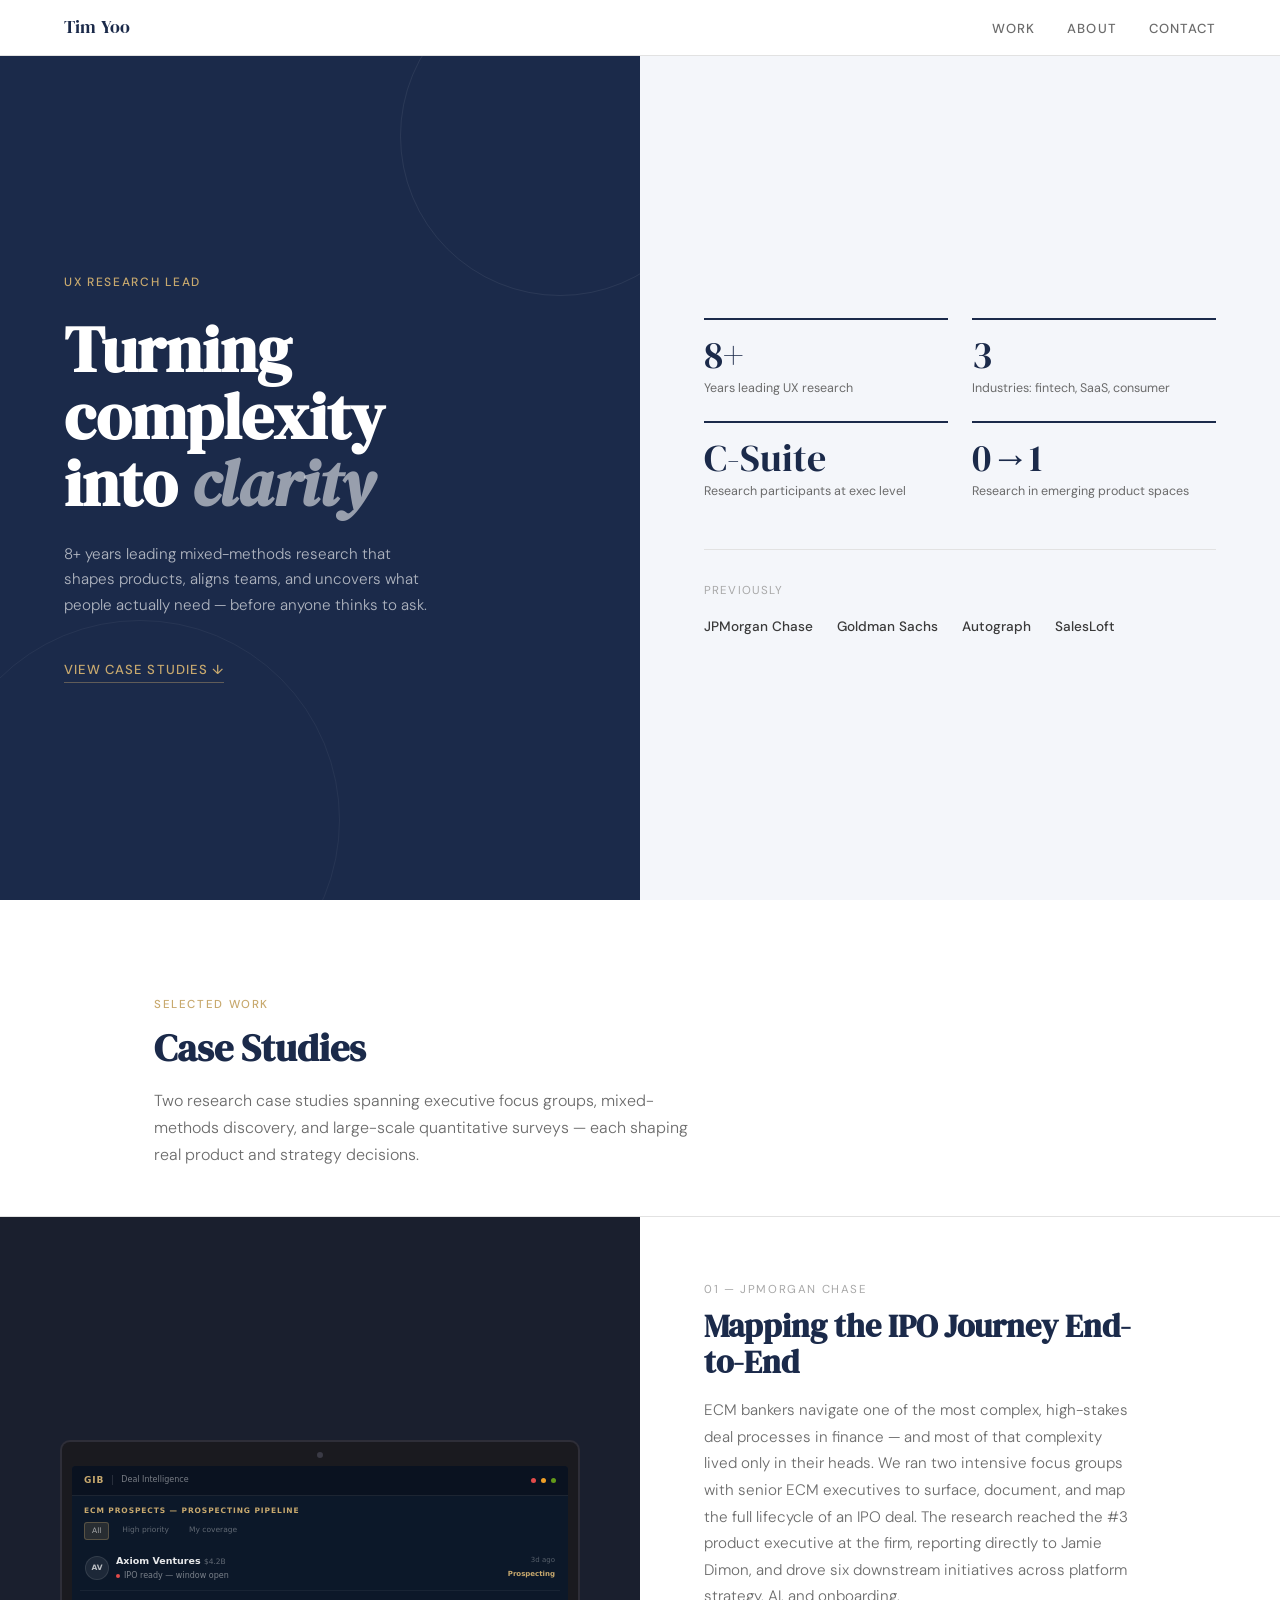
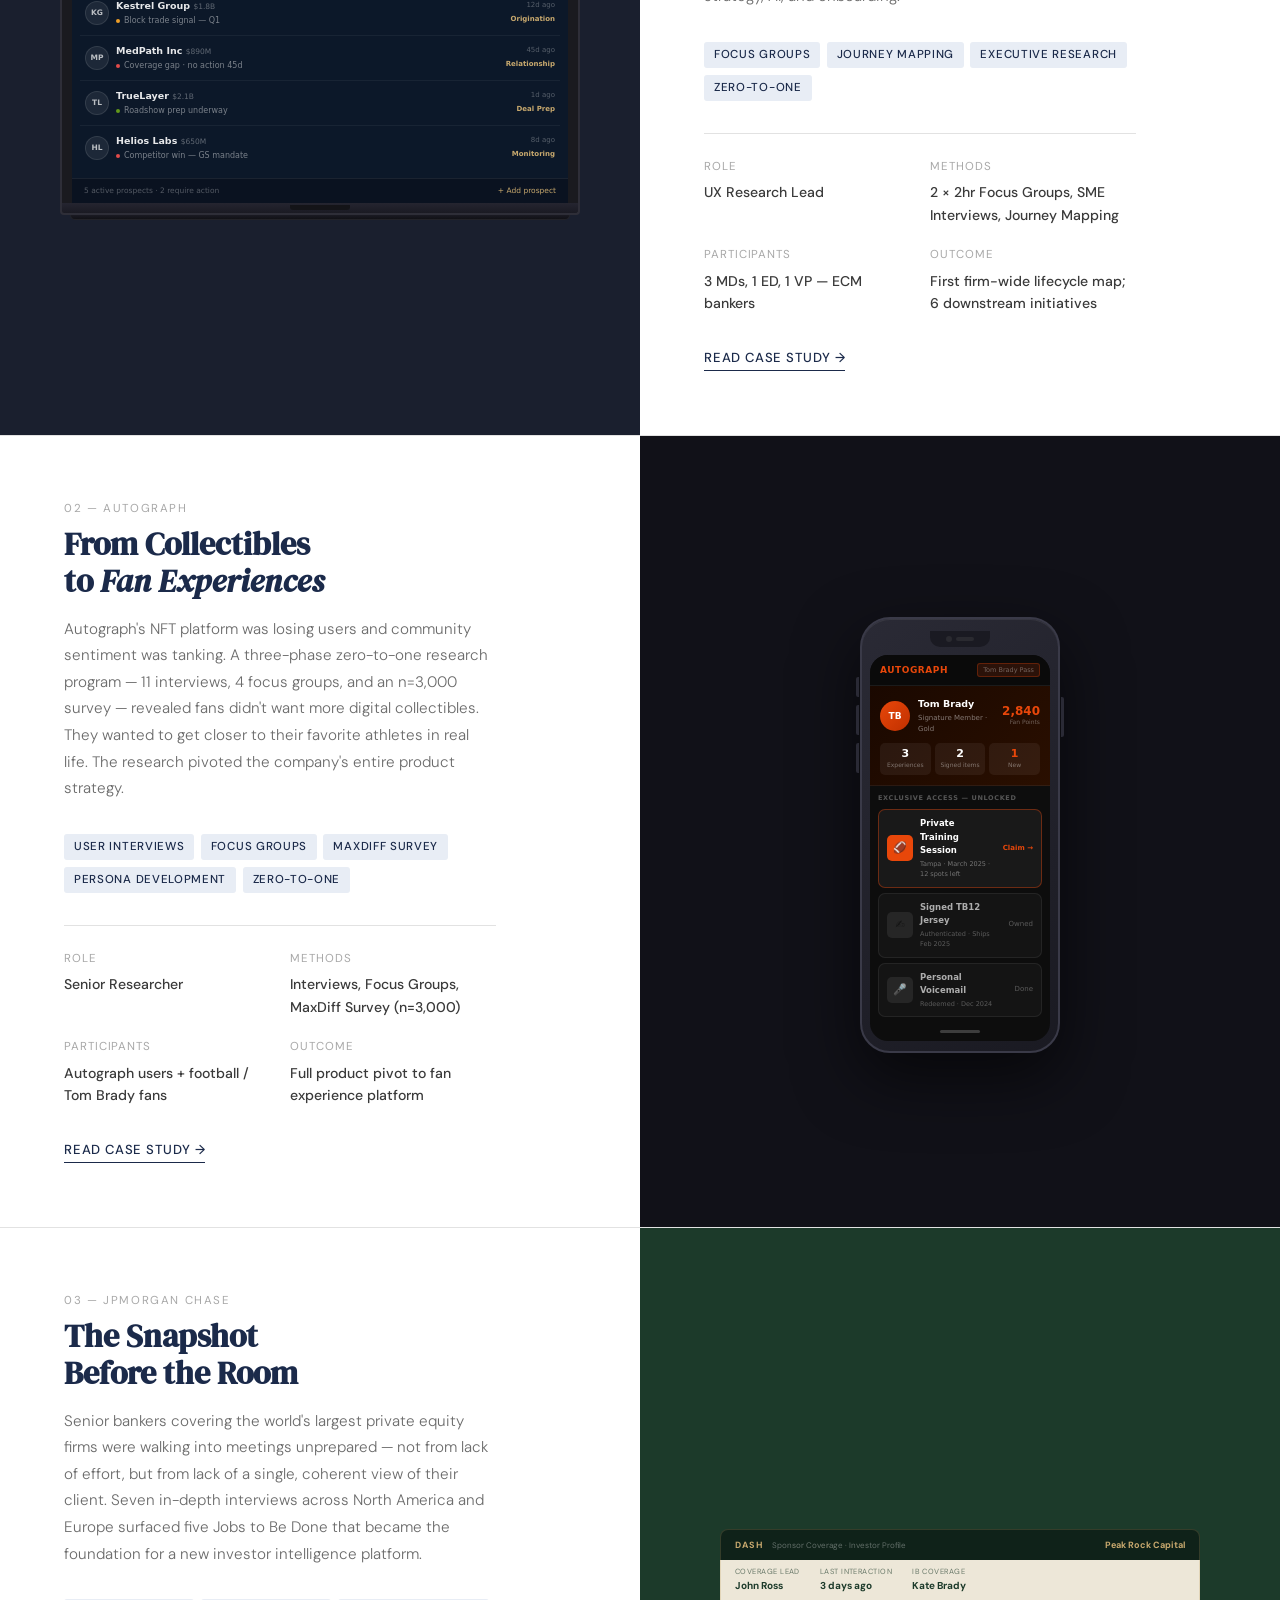
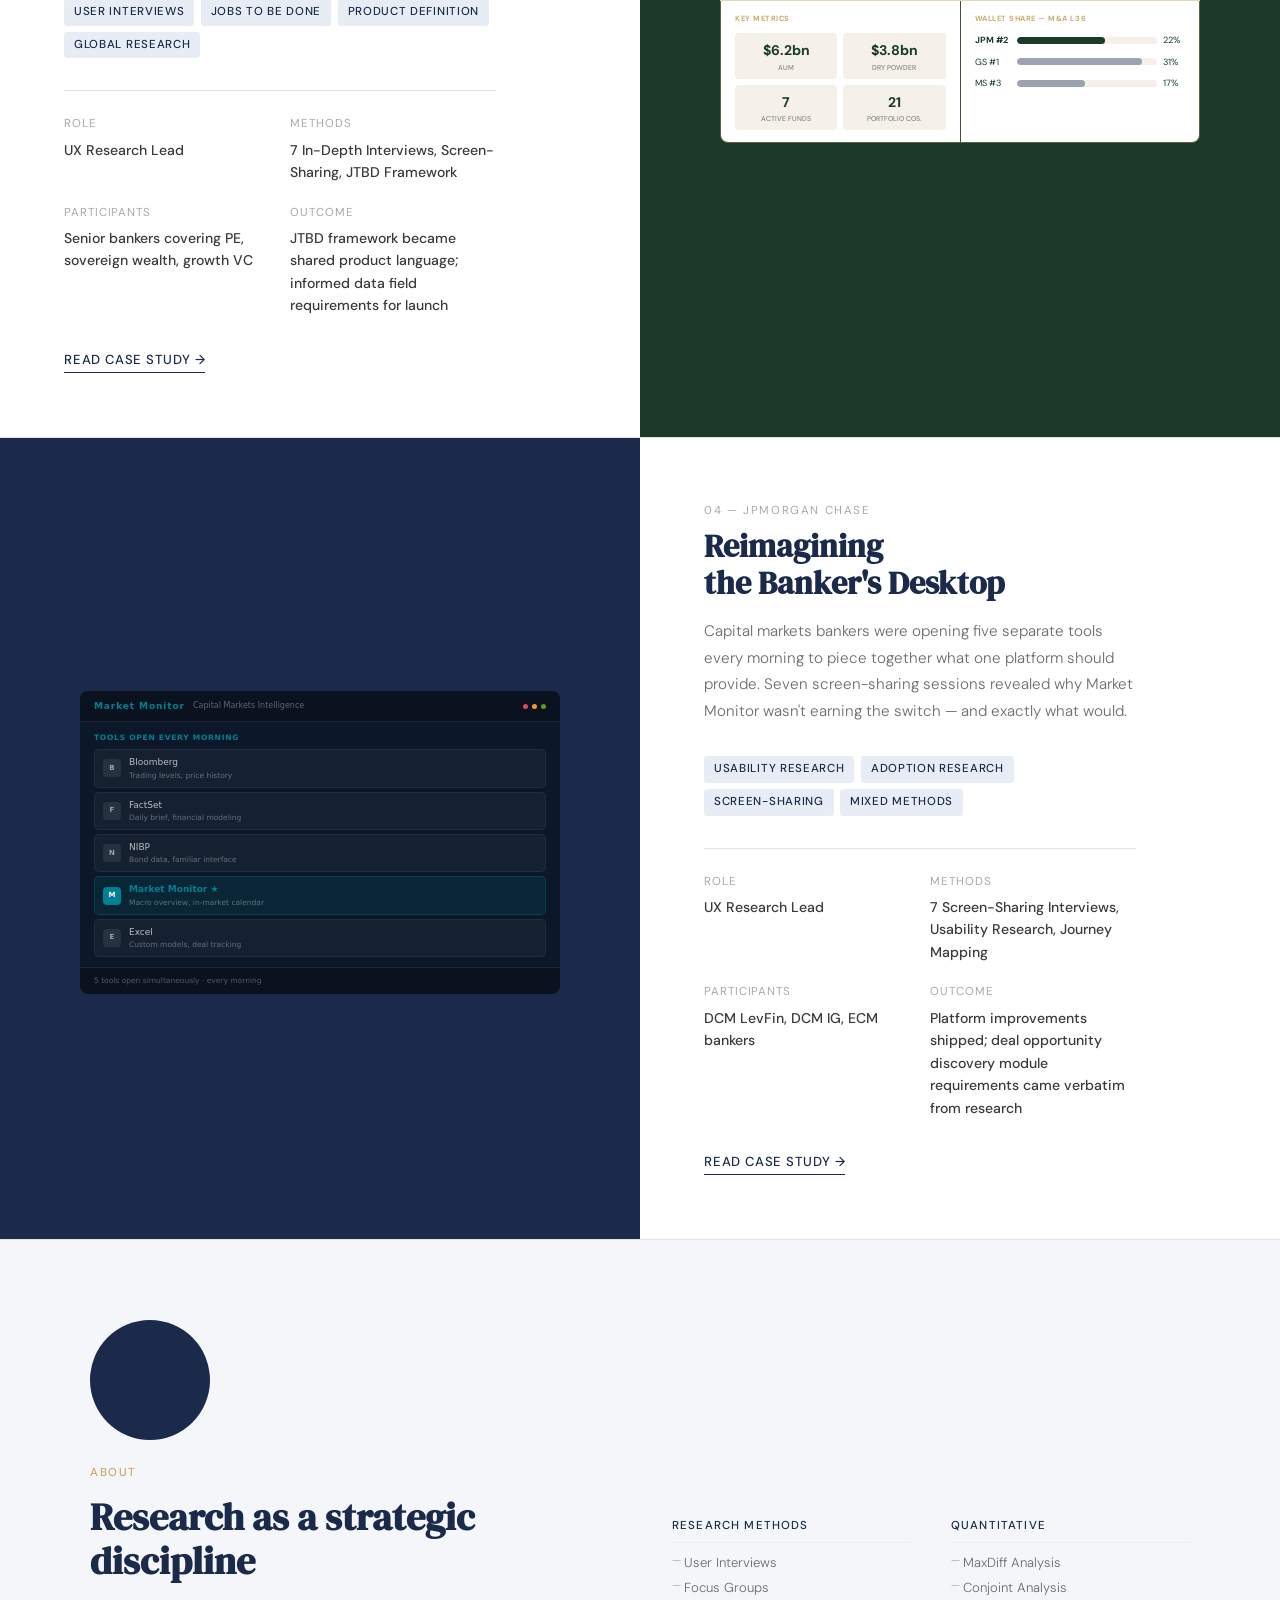
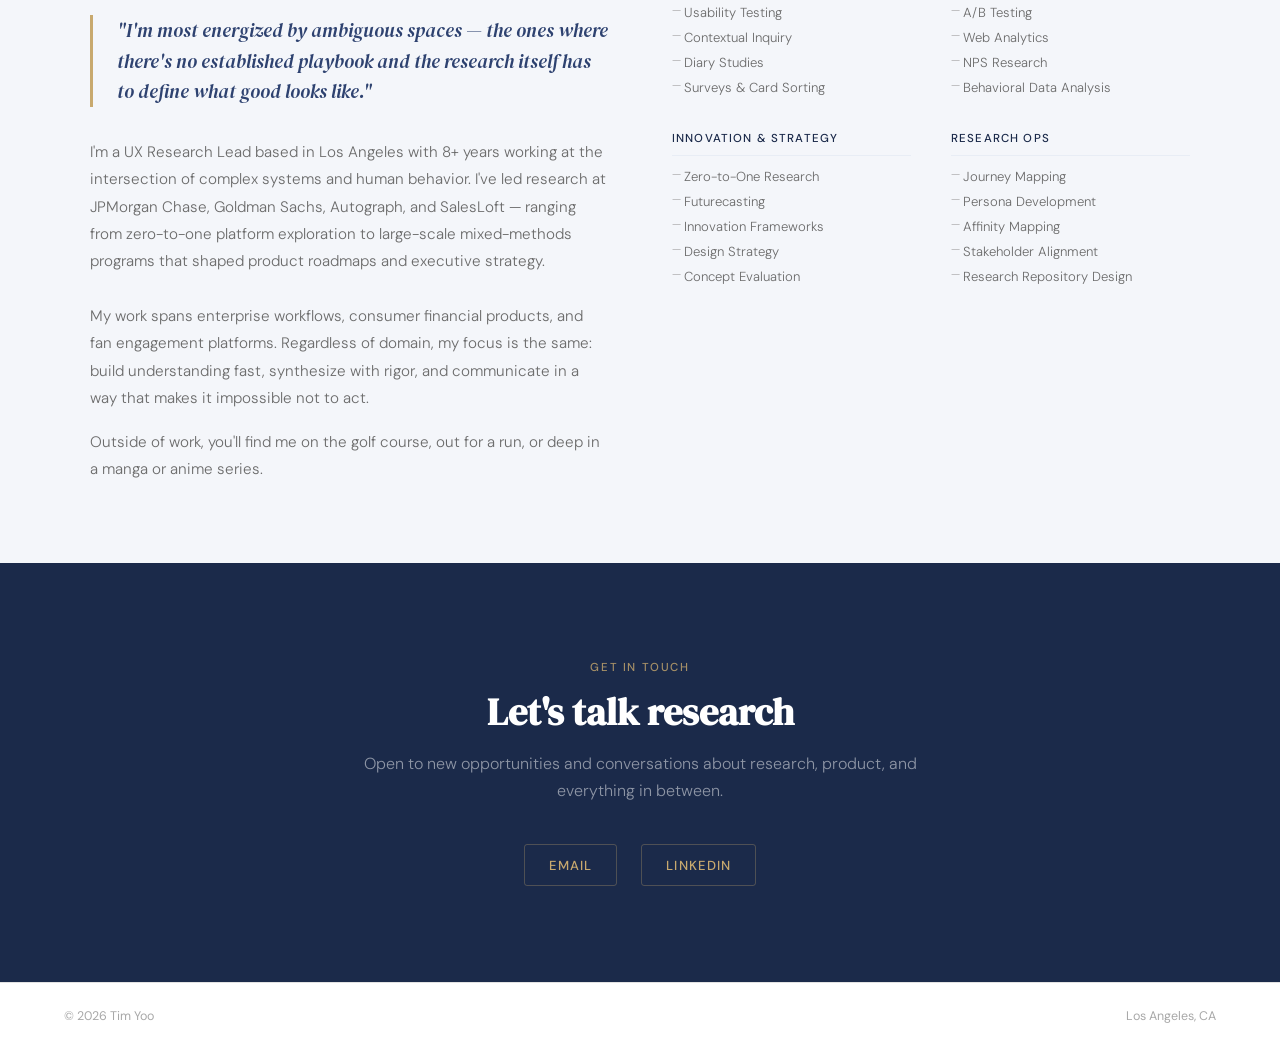
==== commit 32366297: "Update index.html" ====
--- a/index.html
+++ b/index.html
@@ -1008,6 +1008,145 @@
       </div>
     </div>
 
+    <!-- Case 3: Investor Profile -->
+    <div class="case-study">
+      <div class="case-content reveal">
+        <p class="case-num">03 — JPMorgan Chase</p>
+        <h3 class="case-title">The Snapshot<br>Before the Room</h3>
+        <p class="case-desc">Senior bankers covering the world's largest private equity firms were walking into meetings unprepared — not from lack of effort, but from lack of a single, coherent view of their client. Seven in-depth interviews across North America and Europe surfaced five Jobs to Be Done that became the foundation for a new investor intelligence platform.</p>
+        <div class="case-tags">
+          <span class="tag">User Interviews</span>
+          <span class="tag">Jobs to Be Done</span>
+          <span class="tag">Product Definition</span>
+          <span class="tag">Global Research</span>
+        </div>
+        <div class="case-details">
+          <div>
+            <p class="detail-label">Role</p>
+            <p class="detail-value">UX Research Lead</p>
+          </div>
+          <div>
+            <p class="detail-label">Methods</p>
+            <p class="detail-value">7 In-Depth Interviews, Screen-Sharing, JTBD Framework</p>
+          </div>
+          <div>
+            <p class="detail-label">Participants</p>
+            <p class="detail-value">Senior bankers covering PE, sovereign wealth, growth VC</p>
+          </div>
+          <div>
+            <p class="detail-label">Outcome</p>
+            <p class="detail-value">JTBD framework became shared product language; informed data field requirements for launch</p>
+          </div>
+        </div>
+        <a href="investor-profile-case-study.html" class="case-link" style="opacity:1; cursor:pointer;">Read case study →</a>
+      </div>
+      <div class="case-visual" style="padding:2rem 1.5rem 1.5rem; overflow:hidden; background:#1C3A2A; display:flex; align-items:center; justify-content:center;">
+        <div style="width:100%; max-width:480px;">
+          <div style="background:#0F2219; border-radius:8px 8px 0 0; padding:8px 14px; border:1px solid rgba(200,169,110,0.2); border-bottom:none; display:flex; align-items:center; justify-content:space-between;">
+            <div style="display:flex; align-items:center; gap:8px;">
+              <span style="font-size:9px; font-weight:700; color:#C8A96E; letter-spacing:.1em;">DASH</span>
+              <span style="font-size:8px; color:rgba(255,255,255,0.35);">Sponsor Coverage · Investor Profile</span>
+            </div>
+            <span style="font-size:9px; font-weight:700; color:#C8A96E;">Peak Rock Capital</span>
+          </div>
+          <div style="background:#EDE7D8; border:1px solid rgba(200,169,110,0.3); border-top:none; padding:6px 14px; display:flex; gap:20px;">
+            <div><div style="font-size:7.5px;color:#6A7A6A;text-transform:uppercase;letter-spacing:.06em;">Coverage Lead</div><div style="font-size:10px;font-weight:700;color:#1C3A2A;">John Ross</div></div>
+            <div><div style="font-size:7.5px;color:#6A7A6A;text-transform:uppercase;letter-spacing:.06em;">Last Interaction</div><div style="font-size:10px;font-weight:700;color:#1C3A2A;">3 days ago</div></div>
+            <div><div style="font-size:7.5px;color:#6A7A6A;text-transform:uppercase;letter-spacing:.06em;">IB Coverage</div><div style="font-size:10px;font-weight:700;color:#1C3A2A;">Kate Brady</div></div>
+          </div>
+          <div style="display:grid; grid-template-columns:1fr 1fr; gap:1px; background:rgba(200,169,110,0.2); border:1px solid rgba(200,169,110,0.2); border-top:none; border-radius:0 0 8px 8px; overflow:hidden;">
+            <div style="background:#fff; padding:12px 14px;">
+              <div style="font-size:7.5px;font-weight:700;color:#C8A96E;text-transform:uppercase;letter-spacing:.07em;margin-bottom:8px;">Key Metrics</div>
+              <div style="display:grid;grid-template-columns:1fr 1fr;gap:6px;">
+                <div style="background:#F5F0E8;border-radius:4px;padding:6px;text-align:center;"><div style="font-size:14px;font-weight:700;color:#1C3A2A;">$6.2bn</div><div style="font-size:7px;color:#6A7A6A;text-transform:uppercase;">AUM</div></div>
+                <div style="background:#F5F0E8;border-radius:4px;padding:6px;text-align:center;"><div style="font-size:14px;font-weight:700;color:#1C3A2A;">$3.8bn</div><div style="font-size:7px;color:#6A7A6A;text-transform:uppercase;">Dry powder</div></div>
+                <div style="background:#F5F0E8;border-radius:4px;padding:6px;text-align:center;"><div style="font-size:14px;font-weight:700;color:#1C3A2A;">7</div><div style="font-size:7px;color:#6A7A6A;text-transform:uppercase;">Active funds</div></div>
+                <div style="background:#F5F0E8;border-radius:4px;padding:6px;text-align:center;"><div style="font-size:14px;font-weight:700;color:#1C3A2A;">21</div><div style="font-size:7px;color:#6A7A6A;text-transform:uppercase;">Portfolio cos.</div></div>
+              </div>
+            </div>
+            <div style="background:#fff; padding:12px 14px;">
+              <div style="font-size:7.5px;font-weight:700;color:#C8A96E;text-transform:uppercase;letter-spacing:.07em;margin-bottom:8px;">Wallet Share — M&amp;A L36</div>
+              <div style="display:flex;align-items:center;gap:6px;margin-bottom:7px;">
+                <span style="font-size:9px;font-weight:700;color:#1C3A2A;width:36px;">JPM #2</span>
+                <div style="flex:1;height:7px;background:#F5F0E8;border-radius:4px;overflow:hidden;"><div style="width:63%;height:100%;background:#1C3A2A;border-radius:4px;"></div></div>
+                <span style="font-size:9px;color:#1C3A2A;width:22px;">22%</span>
+              </div>
+              <div style="display:flex;align-items:center;gap:6px;margin-bottom:7px;">
+                <span style="font-size:9px;color:#1C3A2A;width:36px;">GS #1</span>
+                <div style="flex:1;height:7px;background:#F5F0E8;border-radius:4px;overflow:hidden;"><div style="width:89%;height:100%;background:#9ca3af;border-radius:4px;"></div></div>
+                <span style="font-size:9px;color:#1C3A2A;width:22px;">31%</span>
+              </div>
+              <div style="display:flex;align-items:center;gap:6px;">
+                <span style="font-size:9px;color:#1C3A2A;width:36px;">MS #3</span>
+                <div style="flex:1;height:7px;background:#F5F0E8;border-radius:4px;overflow:hidden;"><div style="width:49%;height:100%;background:#9ca3af;border-radius:4px;"></div></div>
+                <span style="font-size:9px;color:#1C3A2A;width:22px;">17%</span>
+              </div>
+            </div>
+          </div>
+        </div>
+      </div>
+    </div>
+
+    <!-- Case 4: Banker Experience -->
+    <div class="case-study">
+      <div class="case-visual" style="padding:2rem 1.5rem 1.5rem; overflow:hidden; background:#1B2A4A; display:flex; align-items:center; justify-content:center;">
+        <div style="width:100%; max-width:480px; font-family:'Segoe UI',system-ui,sans-serif;">
+          <div style="background:#0A1220; border-radius:8px 8px 0 0; padding:8px 14px; display:flex; align-items:center; justify-content:space-between; border-bottom:1px solid rgba(255,255,255,0.08);">
+            <div style="display:flex; align-items:center; gap:8px;">
+              <span style="font-size:9px;font-weight:700;color:#028090;letter-spacing:.1em;">Market Monitor</span>
+              <span style="font-size:8px;color:rgba(255,255,255,0.35);">Capital Markets Intelligence</span>
+            </div>
+            <div style="display:flex;gap:4px;">
+              <div style="width:5px;height:5px;border-radius:50%;background:#E24B4A;"></div>
+              <div style="width:5px;height:5px;border-radius:50%;background:#EF9F27;"></div>
+              <div style="width:5px;height:5px;border-radius:50%;background:#63991A;"></div>
+            </div>
+          </div>
+          <div style="background:#0C1829; padding:10px 14px; border-bottom:1px solid rgba(255,255,255,0.06);">
+            <div style="font-size:7.5px;font-weight:700;letter-spacing:.1em;color:#028090;text-transform:uppercase;margin-bottom:5px;">Tools open every morning</div>
+            <div style="display:flex;align-items:center;gap:8px;padding:5px 8px;margin-bottom:4px;border-radius:5px;background:rgba(255,255,255,0.04);border:1px solid rgba(255,255,255,0.06)"><div style="width:18px;height:18px;border-radius:4px;background:rgba(255,255,255,0.08);display:flex;align-items:center;justify-content:center;font-size:7px;font-weight:700;color:#9ca3af;flex-shrink:0;">B</div><div><div style="font-size:9px;color:rgba(255,255,255,0.7);">Bloomberg</div><div style="font-size:7.5px;color:rgba(255,255,255,0.35);">Trading levels, price history</div></div></div>
+            <div style="display:flex;align-items:center;gap:8px;padding:5px 8px;margin-bottom:4px;border-radius:5px;background:rgba(255,255,255,0.04);border:1px solid rgba(255,255,255,0.06)"><div style="width:18px;height:18px;border-radius:4px;background:rgba(255,255,255,0.08);display:flex;align-items:center;justify-content:center;font-size:7px;font-weight:700;color:#9ca3af;flex-shrink:0;">F</div><div><div style="font-size:9px;color:rgba(255,255,255,0.7);">FactSet</div><div style="font-size:7.5px;color:rgba(255,255,255,0.35);">Daily brief, financial modeling</div></div></div>
+            <div style="display:flex;align-items:center;gap:8px;padding:5px 8px;margin-bottom:4px;border-radius:5px;background:rgba(255,255,255,0.04);border:1px solid rgba(255,255,255,0.06)"><div style="width:18px;height:18px;border-radius:4px;background:rgba(255,255,255,0.08);display:flex;align-items:center;justify-content:center;font-size:7px;font-weight:700;color:#9ca3af;flex-shrink:0;">N</div><div><div style="font-size:9px;color:rgba(255,255,255,0.7);">NIBP</div><div style="font-size:7.5px;color:rgba(255,255,255,0.35);">Bond data, familiar interface</div></div></div>
+            <div style="display:flex;align-items:center;gap:8px;padding:5px 8px;margin-bottom:4px;border-radius:5px;background:rgba(2,128,144,0.12);border:1px solid rgba(2,128,144,0.3)"><div style="width:18px;height:18px;border-radius:4px;background:#028090;display:flex;align-items:center;justify-content:center;font-size:7px;font-weight:700;color:#fff;flex-shrink:0;">M</div><div><div style="font-size:9px;font-weight:700;color:#028090;">Market Monitor ★</div><div style="font-size:7.5px;color:rgba(255,255,255,0.35);">Macro overview, in-market calendar</div></div></div>
+            <div style="display:flex;align-items:center;gap:8px;padding:5px 8px;border-radius:5px;background:rgba(255,255,255,0.04);border:1px solid rgba(255,255,255,0.06)"><div style="width:18px;height:18px;border-radius:4px;background:rgba(255,255,255,0.08);display:flex;align-items:center;justify-content:center;font-size:7px;font-weight:700;color:#9ca3af;flex-shrink:0;">E</div><div><div style="font-size:9px;color:rgba(255,255,255,0.7);">Excel</div><div style="font-size:7.5px;color:rgba(255,255,255,0.35);">Custom models, deal tracking</div></div></div>
+          </div>
+          <div style="background:#0A1220; padding:7px 14px; border-radius:0 0 8px 8px; display:flex; justify-content:space-between; align-items:center;">
+            <span style="font-size:7.5px;color:rgba(255,255,255,0.3);">5 tools open simultaneously · every morning</span>
+          </div>
+        </div>
+      </div>
+      <div class="case-content reveal">
+        <p class="case-num">04 — JPMorgan Chase</p>
+        <h3 class="case-title">Reimagining<br>the Banker's Desktop</h3>
+        <p class="case-desc">Capital markets bankers were opening five separate tools every morning to piece together what one platform should provide. Seven screen-sharing sessions revealed why Market Monitor wasn't earning the switch — and exactly what would.</p>
+        <div class="case-tags">
+          <span class="tag">Usability Research</span>
+          <span class="tag">Adoption Research</span>
+          <span class="tag">Screen-Sharing</span>
+          <span class="tag">Mixed Methods</span>
+        </div>
+        <div class="case-details">
+          <div>
+            <p class="detail-label">Role</p>
+            <p class="detail-value">UX Research Lead</p>
+          </div>
+          <div>
+            <p class="detail-label">Methods</p>
+            <p class="detail-value">7 Screen-Sharing Interviews, Usability Research, Journey Mapping</p>
+          </div>
+          <div>
+            <p class="detail-label">Participants</p>
+            <p class="detail-value">DCM LevFin, DCM IG, ECM bankers</p>
+          </div>
+          <div>
+            <p class="detail-label">Outcome</p>
+            <p class="detail-value">Platform improvements shipped; deal opportunity discovery module requirements came verbatim from research</p>
+          </div>
+        </div>
+        <a href="banker-experience-case-study.html" class="case-link" style="opacity:1; cursor:pointer;">Read case study →</a>
+      </div>
+    </div>
+
   </div>
 </div>
 
@@ -1015,10 +1154,16 @@
 <div id="about">
   <div class="about-inner">
     <div class="about-left reveal">
+      <!-- Photo -->
+      <div style="width:120px; height:120px; border-radius:50%; overflow:hidden; margin-bottom:1.5rem; border:3px solid var(--gold); flex-shrink:0;">
+        <img src="tim-yoo-headshot.jpg" alt="Tim Yoo" style="width:100%; height:100%; object-fit:cover; object-position:center top;"
+          onerror="this.parentElement.style.background='#1B2A4A'; this.style.display='none';">
+      </div>
       <p class="section-label">About</p>
       <h2 class="section-heading">Research as a strategic discipline</h2>
       <p class="about-philosophy">"I'm most energized by ambiguous spaces — the ones where there's no established playbook and the research itself has to define what good looks like."</p>
       <p class="about-body">I'm a UX Research Lead based in Los Angeles with 8+ years working at the intersection of complex systems and human behavior. I've led research at JPMorgan Chase, Goldman Sachs, Autograph, and SalesLoft — ranging from zero-to-one platform exploration to large-scale mixed-methods programs that shaped product roadmaps and executive strategy.<br><br>My work spans enterprise workflows, consumer financial products, and fan engagement platforms. Regardless of domain, my focus is the same: build understanding fast, synthesize with rigor, and communicate in a way that makes it impossible not to act.</p>
+      <p class="about-body" style="margin-top:1rem;">Outside of work, you'll find me on the golf course, out for a run, or deep in a manga or anime series.</p>
     </div>
     <div class="about-right reveal">
       <div class="skills-grid">
@@ -1083,7 +1228,7 @@
 </div>
 
 <footer>
-  <p>© 2025 Tim Yoo</p>
+  <p>© 2026 Tim Yoo</p>
   <p>Los Angeles, CA</p>
 </footer>
 
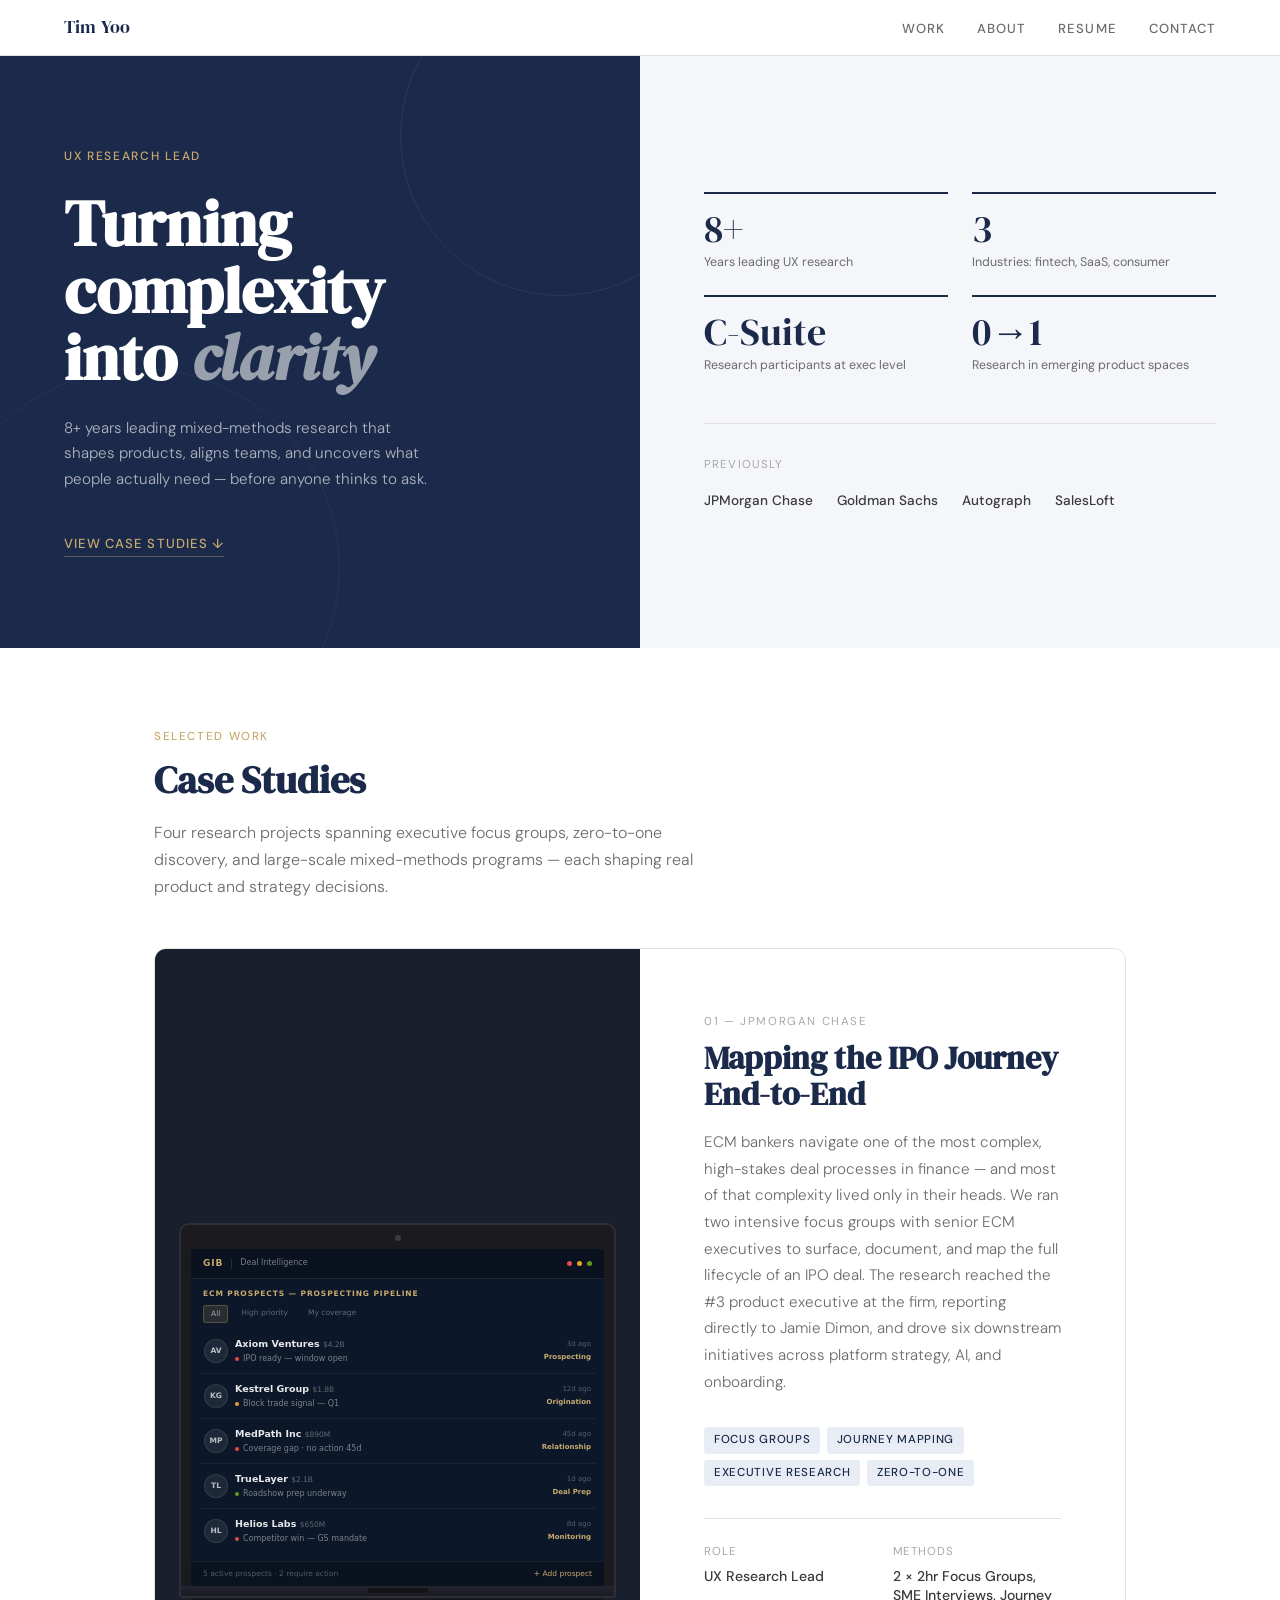
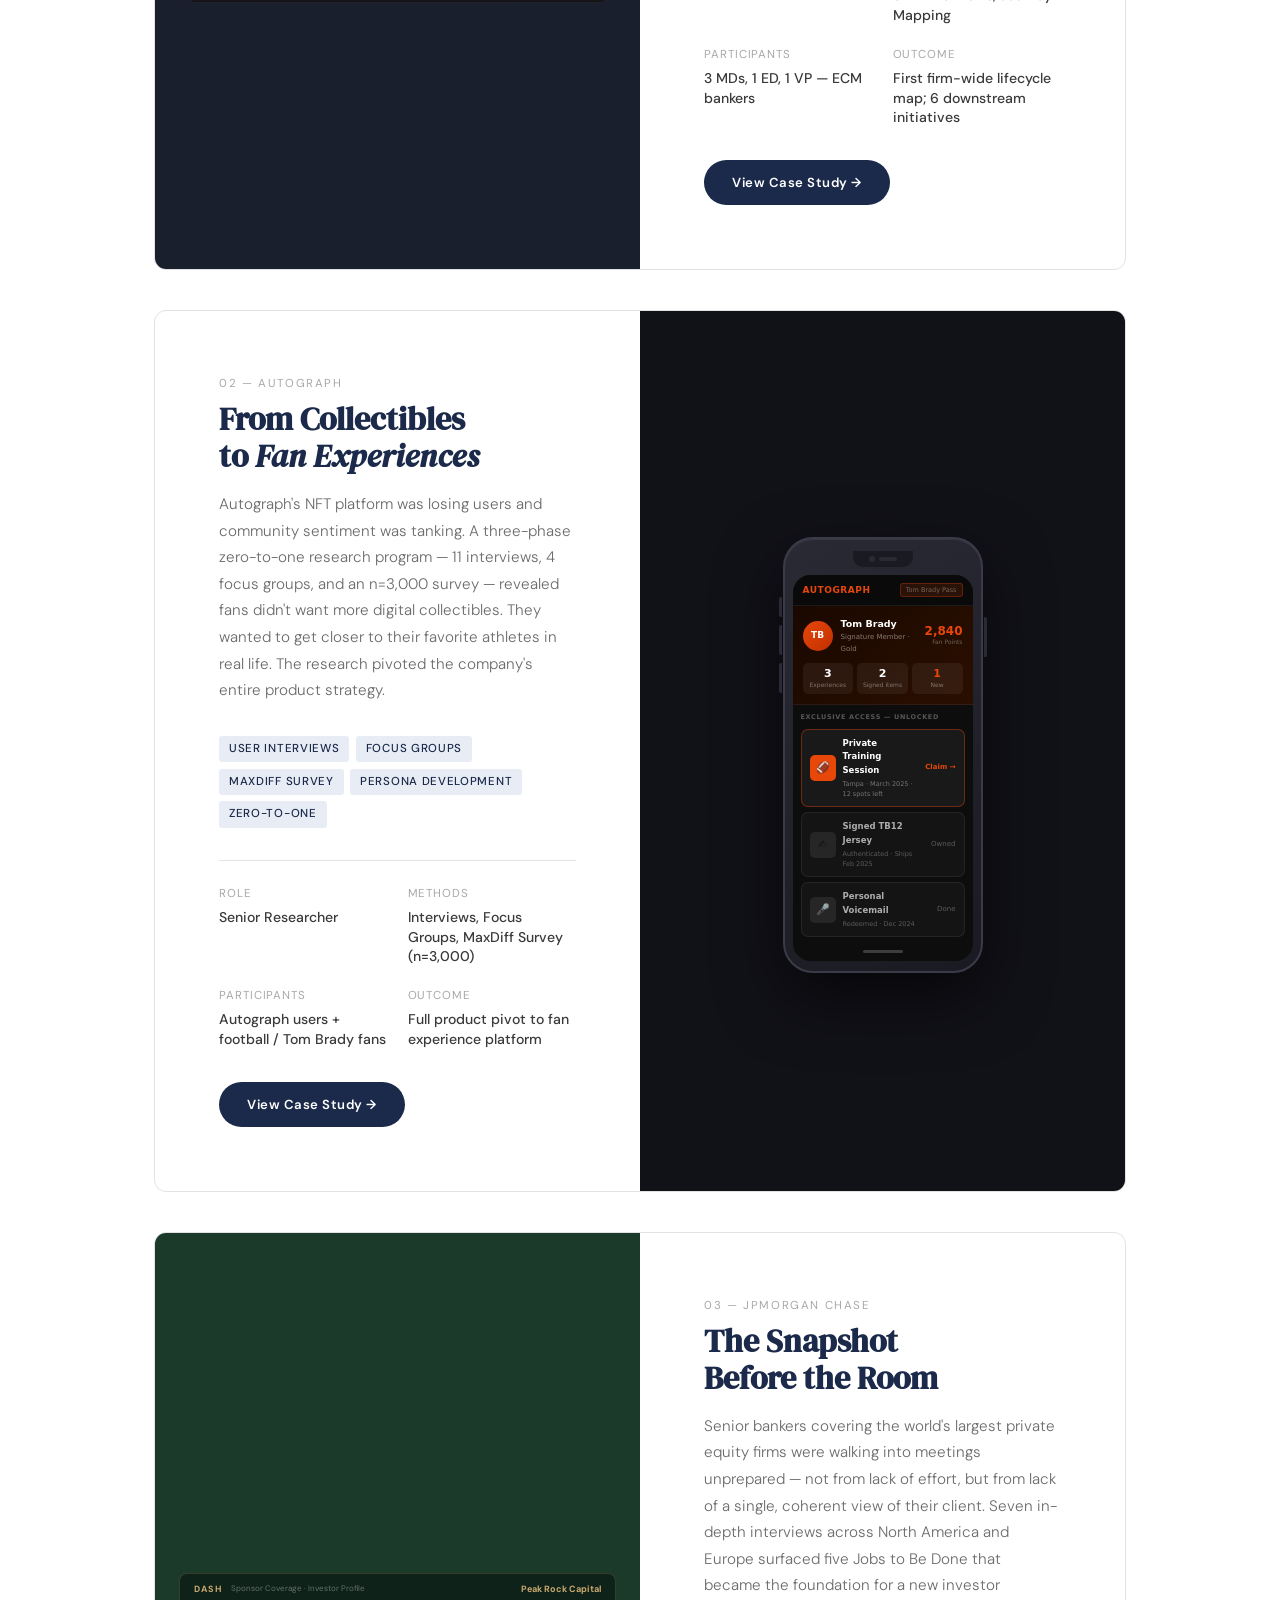
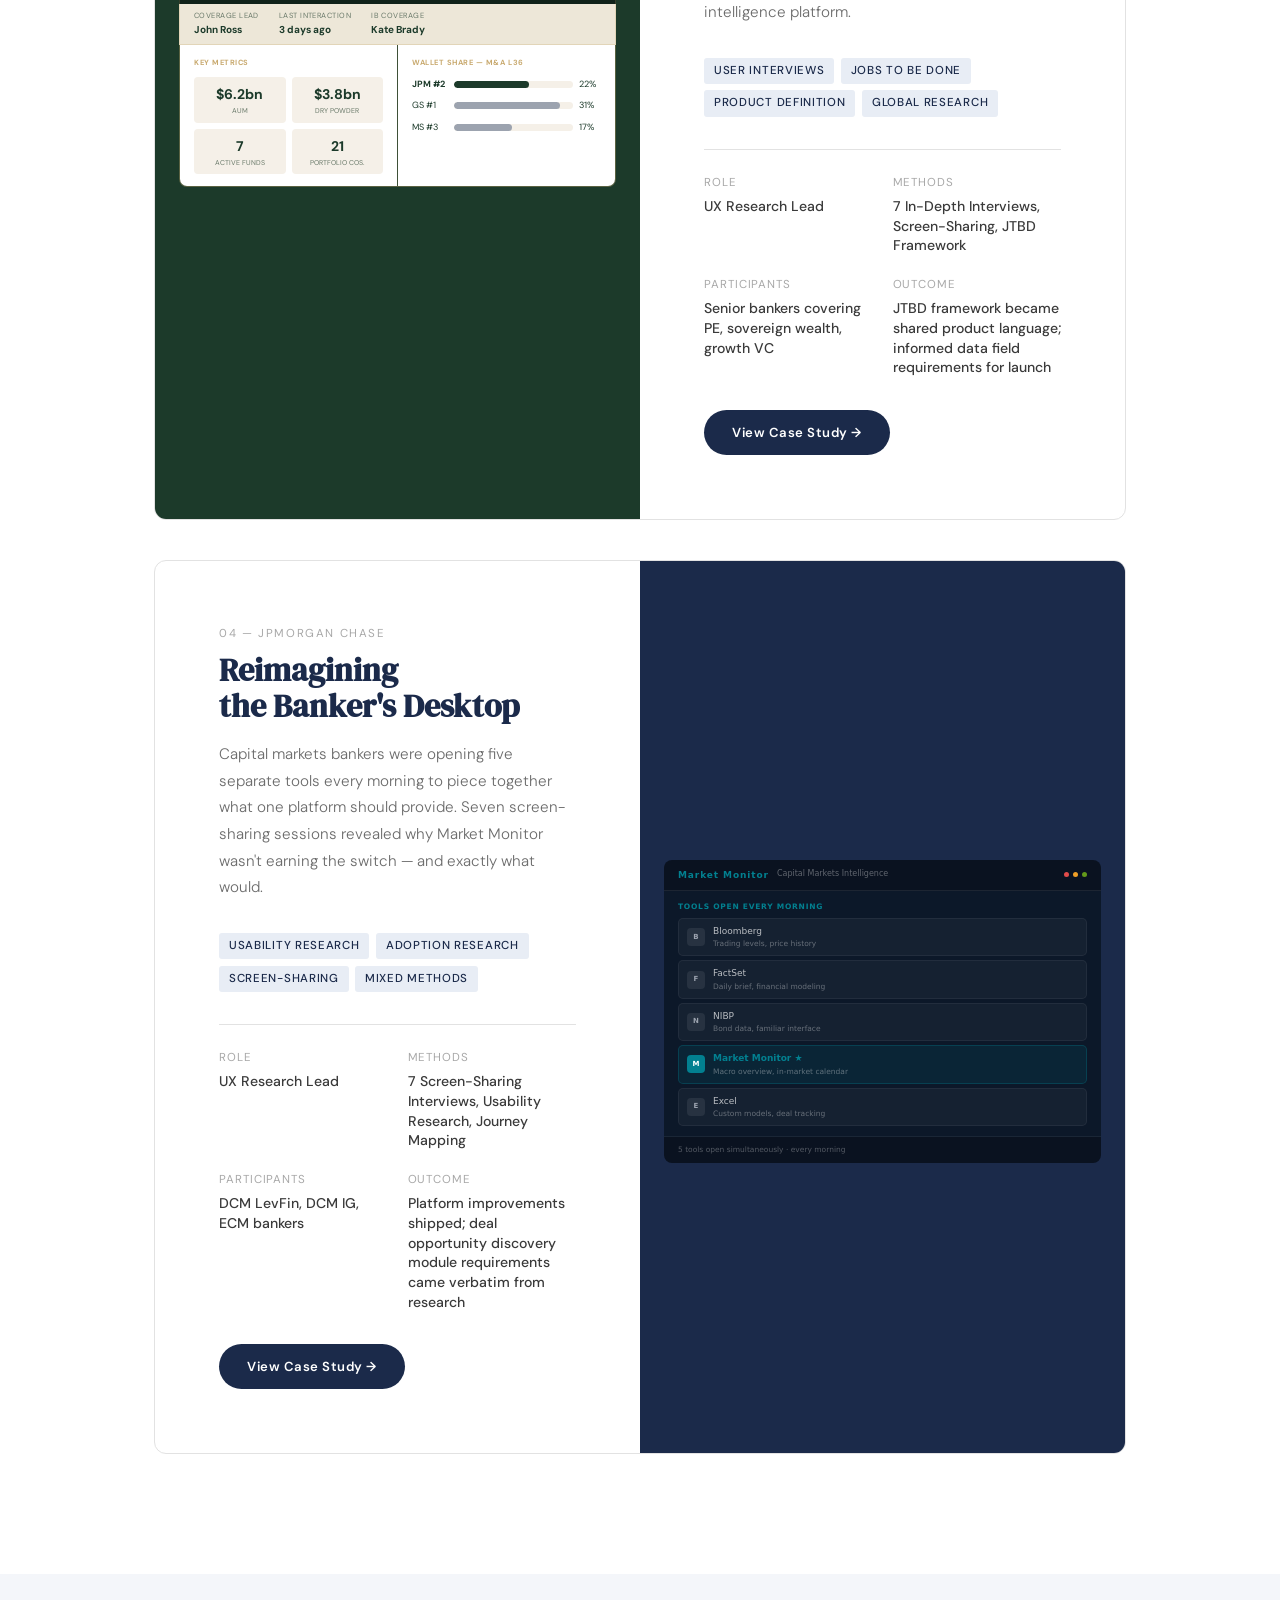
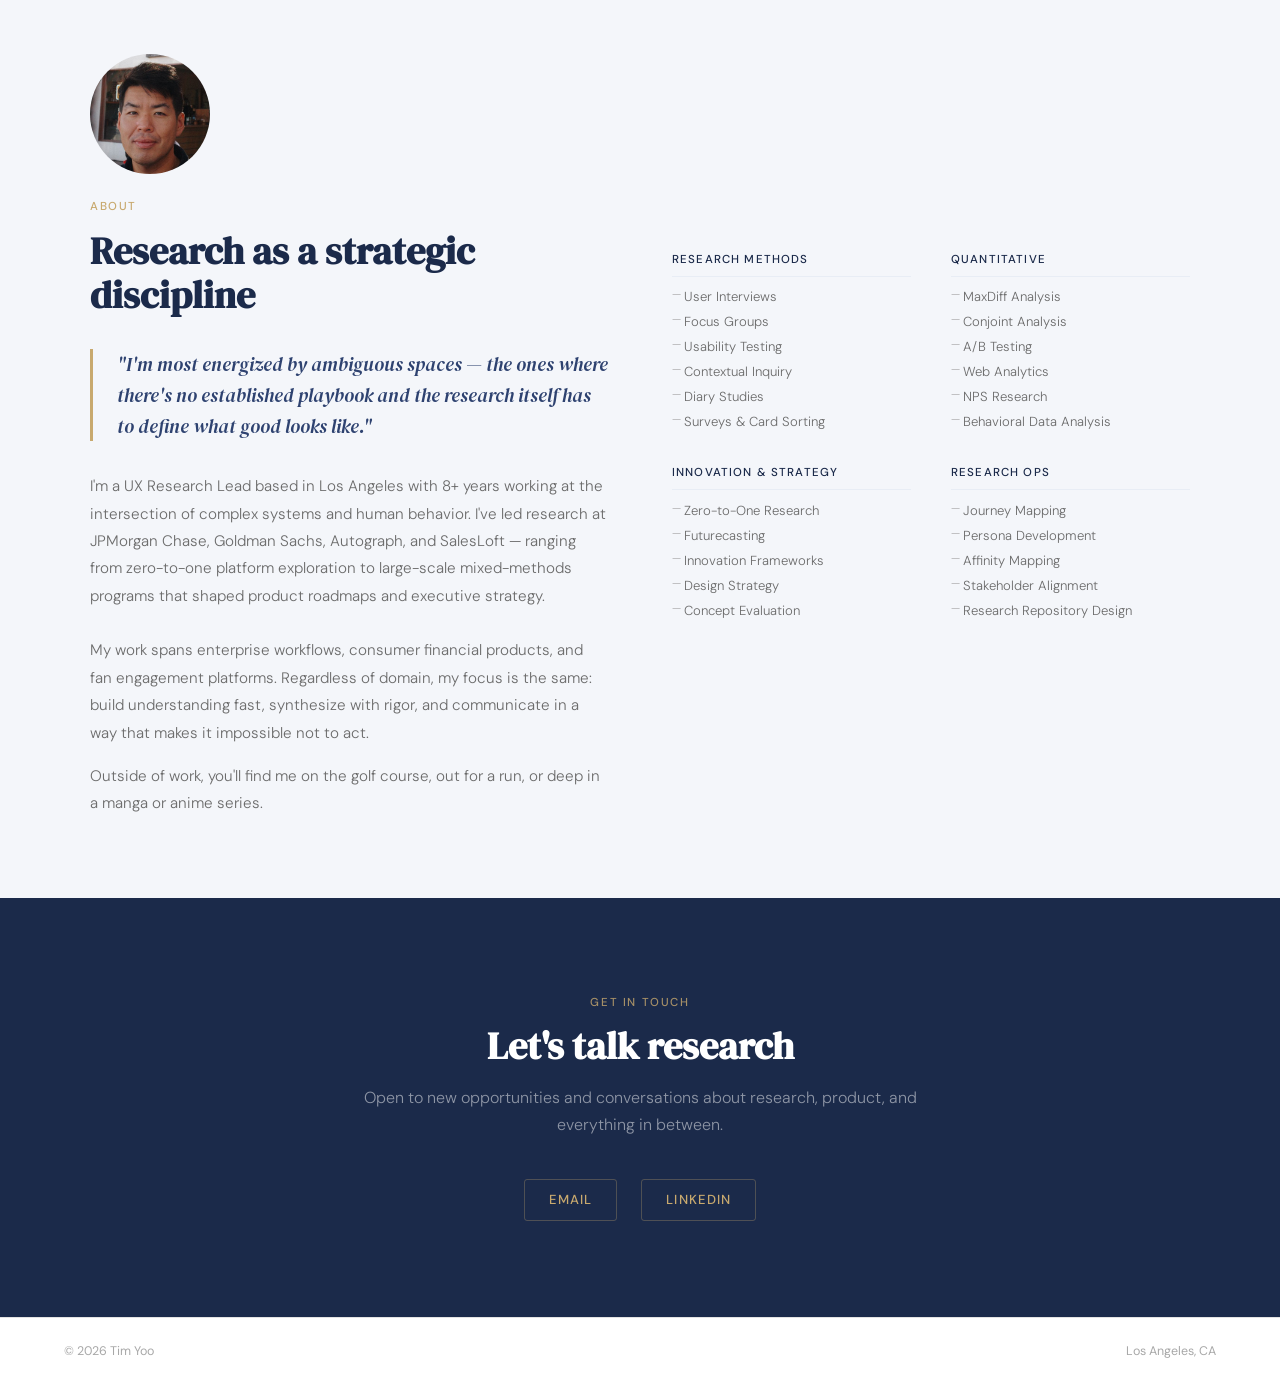
==== commit 43067947: "Update index.html" ====
--- a/index.html
+++ b/index.html
@@ -85,7 +85,7 @@
 
   /* ── HERO ── */
   .hero {
-    min-height: 100vh;
+    min-height: 72vh;
     display: grid;
     grid-template-columns: 1fr 1fr;
     padding-top: 56px;
@@ -262,19 +262,146 @@
   .work-intro {
     max-width: var(--max);
     margin: 0 auto;
-    padding: 6rem var(--pad) 3rem;
-  }
-
-  .case-studies { display: flex; flex-direction: column; }
+    padding: 5rem var(--pad) 3rem;
+  }
+
+  .case-studies {
+    max-width: var(--max);
+    margin: 0 auto;
+    padding: 0 var(--pad) 5rem;
+  }
 
   .case-study {
     display: grid;
     grid-template-columns: 1fr 1fr;
-    min-height: 560px;
+    gap: 0;
+    border: 1px solid var(--rule);
+    border-radius: 12px;
+    overflow: hidden;
+    margin-bottom: 2.5rem;
+    background: #fff;
+    transition: box-shadow 0.25s ease, transform 0.25s ease;
+  }
+
+  .case-study:hover {
+    box-shadow: 0 12px 40px rgba(27,42,74,0.1);
+    transform: translateY(-3px);
+  }
+
+  /* odd cards: visual left, content right */
+  .case-study:nth-child(odd)  .case-visual  { order: 1; }
+  .case-study:nth-child(odd)  .case-content { order: 2; }
+  /* even cards: content left, visual right */
+  .case-study:nth-child(even) .case-content { order: 1; }
+  .case-study:nth-child(even) .case-visual  { order: 2; }
+
+  .case-visual {
+    min-height: 380px;
+    overflow: hidden;
+    display: flex;
+    align-items: center;
+    justify-content: center;
+  }
+
+  .case-content {
+    padding: 3rem 3rem;
+    display: flex;
+    flex-direction: column;
+    justify-content: center;
+  }
+
+  .case-num {
+    font-size: 0.72rem;
+    letter-spacing: 0.14em;
+    text-transform: uppercase;
+    color: var(--ink-faint);
+    margin-bottom: 0.5rem;
+  }
+
+  .case-title {
+    font-family: var(--serif);
+    font-size: clamp(1.5rem, 2vw, 2rem);
+    color: var(--navy);
+    line-height: 1.2;
+    margin-bottom: 1rem;
+  }
+
+  .case-desc {
+    font-size: 0.93rem;
+    font-weight: 300;
+    color: var(--ink-soft);
+    line-height: 1.75;
+    margin-bottom: 1.5rem;
+  }
+
+  .case-tags {
+    display: flex;
+    flex-wrap: wrap;
+    gap: 0.4rem;
+    margin-bottom: 1.75rem;
+  }
+
+  .tag {
+    font-size: 0.7rem;
+    font-weight: 500;
+    letter-spacing: 0.06em;
+    text-transform: uppercase;
+    color: var(--navy);
+    background: var(--navy-light);
+    padding: 3px 9px;
+    border-radius: 3px;
+  }
+
+  .case-details {
+    display: grid;
+    grid-template-columns: 1fr 1fr;
+    gap: 1rem;
+    padding-top: 1.25rem;
     border-top: 1px solid var(--rule);
-  }
-
-  .case-study:last-child { border-bottom: 1px solid var(--rule); }
+    margin-bottom: 1.75rem;
+  }
+
+  .detail-label {
+    font-size: 0.68rem;
+    letter-spacing: 0.08em;
+    text-transform: uppercase;
+    color: var(--ink-faint);
+    margin-bottom: 0.25rem;
+  }
+
+  .detail-value {
+    font-size: 0.84rem;
+    font-weight: 500;
+    color: var(--ink-mid);
+    line-height: 1.4;
+  }
+
+  .case-link {
+    display: inline-flex;
+    align-items: center;
+    gap: 0.5rem;
+    font-size: 0.82rem;
+    font-weight: 600;
+    letter-spacing: 0.04em;
+    color: #ffffff !important;
+    background: var(--navy);
+    text-decoration: none;
+    padding-top: 0.75rem;
+    padding-bottom: 0.75rem;
+    padding-left: 1.75rem;
+    padding-right: 1.75rem;
+    border-radius: 50px;
+    border: none;
+    width: fit-content;
+    opacity: 1 !important;
+    transition: background 0.2s ease, transform 0.2s ease;
+  }
+
+  .case-link:hover {
+    background: var(--accent);
+    color: var(--navy) !important;
+    transform: translateY(-1px);
+  }
 
 
   .case-content {
@@ -348,23 +475,6 @@
     font-size: 0.88rem;
     font-weight: 500;
     color: var(--ink-mid);
-  }
-
-  .case-link {
-    display: inline-flex;
-    align-items: center;
-    gap: 0.4rem;
-    font-size: 0.82rem;
-    font-weight: 500;
-    letter-spacing: 0.06em;
-    text-transform: uppercase;
-    color: var(--navy);
-    text-decoration: none;
-    border-bottom: 1px solid var(--navy);
-    padding-bottom: 2px;
-    width: fit-content;
-    opacity: 0.5;
-    cursor: default;
   }
 
   .case-visual {
@@ -717,7 +827,10 @@
   @media (max-width: 768px) {
     .hero { grid-template-columns: 1fr; }
     .case-study { grid-template-columns: 1fr; }
-    .case-study:nth-child(even) .case-visual { order: 0; }
+    .case-study:nth-child(odd)  .case-visual  { order: 1; }
+    .case-study:nth-child(odd)  .case-content { order: 2; }
+    .case-study:nth-child(even) .case-content { order: 1; }
+    .case-study:nth-child(even) .case-visual  { order: 2; }
     .case-visual { min-height: 300px; }
     .about-inner { grid-template-columns: 1fr; gap: 2.5rem; }
     .skills-grid { grid-template-columns: 1fr; }
@@ -732,6 +845,7 @@
   <ul class="nav-links">
     <li><a href="#work">Work</a></li>
     <li><a href="#about">About</a></li>
+    <li><a href="Tim_Yoo_Netflix_Resume.pdf" target="_blank">Resume</a></li>
     <li><a href="#contact">Contact</a></li>
   </ul>
 </nav>
@@ -780,7 +894,7 @@
   <div class="work-intro reveal">
     <p class="section-label">Selected Work</p>
     <h2 class="section-heading">Case Studies</h2>
-    <p class="section-sub">Two research case studies spanning executive focus groups, mixed-methods discovery, and large-scale quantitative surveys — each shaping real product and strategy decisions.</p>
+    <p class="section-sub">Four research projects spanning executive focus groups, zero-to-one discovery, and large-scale mixed-methods programs — each shaping real product and strategy decisions.</p>
   </div>
 
   <div class="case-studies">
@@ -892,7 +1006,7 @@
             <p class="detail-value">First firm-wide lifecycle map; 6 downstream initiatives</p>
           </div>
         </div>
-        <a href="ecm-case-study.html" class="case-link" style="opacity:1; cursor:pointer;">Read case study →</a>
+        <a href="ecm-case-study.html" class="case-link">View Case Study →</a>
       </div>
     </div>
 
@@ -927,7 +1041,7 @@
             <p class="detail-value">Full product pivot to fan experience platform</p>
           </div>
         </div>
-        <a href="autograph-case-study.html" class="case-link" style="opacity:1; cursor:pointer;">Read case study &rarr;</a>
+        <a href="autograph-case-study.html" class="case-link">View Case Study →</a>
       </div>
       <div class="case-visual" style="padding:2rem 1.5rem 1.5rem; overflow:hidden; background:#111118; display:flex; align-items:center; justify-content:center;">
         <!-- Phone mockup wrapper -->
@@ -1038,7 +1152,7 @@
             <p class="detail-value">JTBD framework became shared product language; informed data field requirements for launch</p>
           </div>
         </div>
-        <a href="investor-profile-case-study.html" class="case-link" style="opacity:1; cursor:pointer;">Read case study →</a>
+        <a href="investor-profile-case-study.html" class="case-link">View Case Study →</a>
       </div>
       <div class="case-visual" style="padding:2rem 1.5rem 1.5rem; overflow:hidden; background:#1C3A2A; display:flex; align-items:center; justify-content:center;">
         <div style="width:100%; max-width:480px;">
@@ -1143,7 +1257,7 @@
             <p class="detail-value">Platform improvements shipped; deal opportunity discovery module requirements came verbatim from research</p>
           </div>
         </div>
-        <a href="banker-experience-case-study.html" class="case-link" style="opacity:1; cursor:pointer;">Read case study →</a>
+        <a href="banker-experience-case-study.html" class="case-link">View Case Study →</a>
       </div>
     </div>
 
@@ -1156,8 +1270,8 @@
     <div class="about-left reveal">
       <!-- Photo -->
       <div style="width:120px; height:120px; border-radius:50%; overflow:hidden; margin-bottom:1.5rem; border:3px solid var(--gold); flex-shrink:0;">
-        <img src="tim-yoo-headshot.jpg" alt="Tim Yoo" style="width:100%; height:100%; object-fit:cover; object-position:center top;"
-          onerror="this.parentElement.style.background='#1B2A4A'; this.style.display='none';">
+        <img src="tim-yoo-headshot.jfif" alt="Tim Yoo" style="width:100%; height:100%; object-fit:cover; object-position:center top;"
+          onerror="this.src='tim-yoo-headshot.jpg'; this.onerror=function(){this.parentElement.style.background='#1B2A4A'; this.style.display='none';}">
       </div>
       <p class="section-label">About</p>
       <h2 class="section-heading">Research as a strategic discipline</h2>
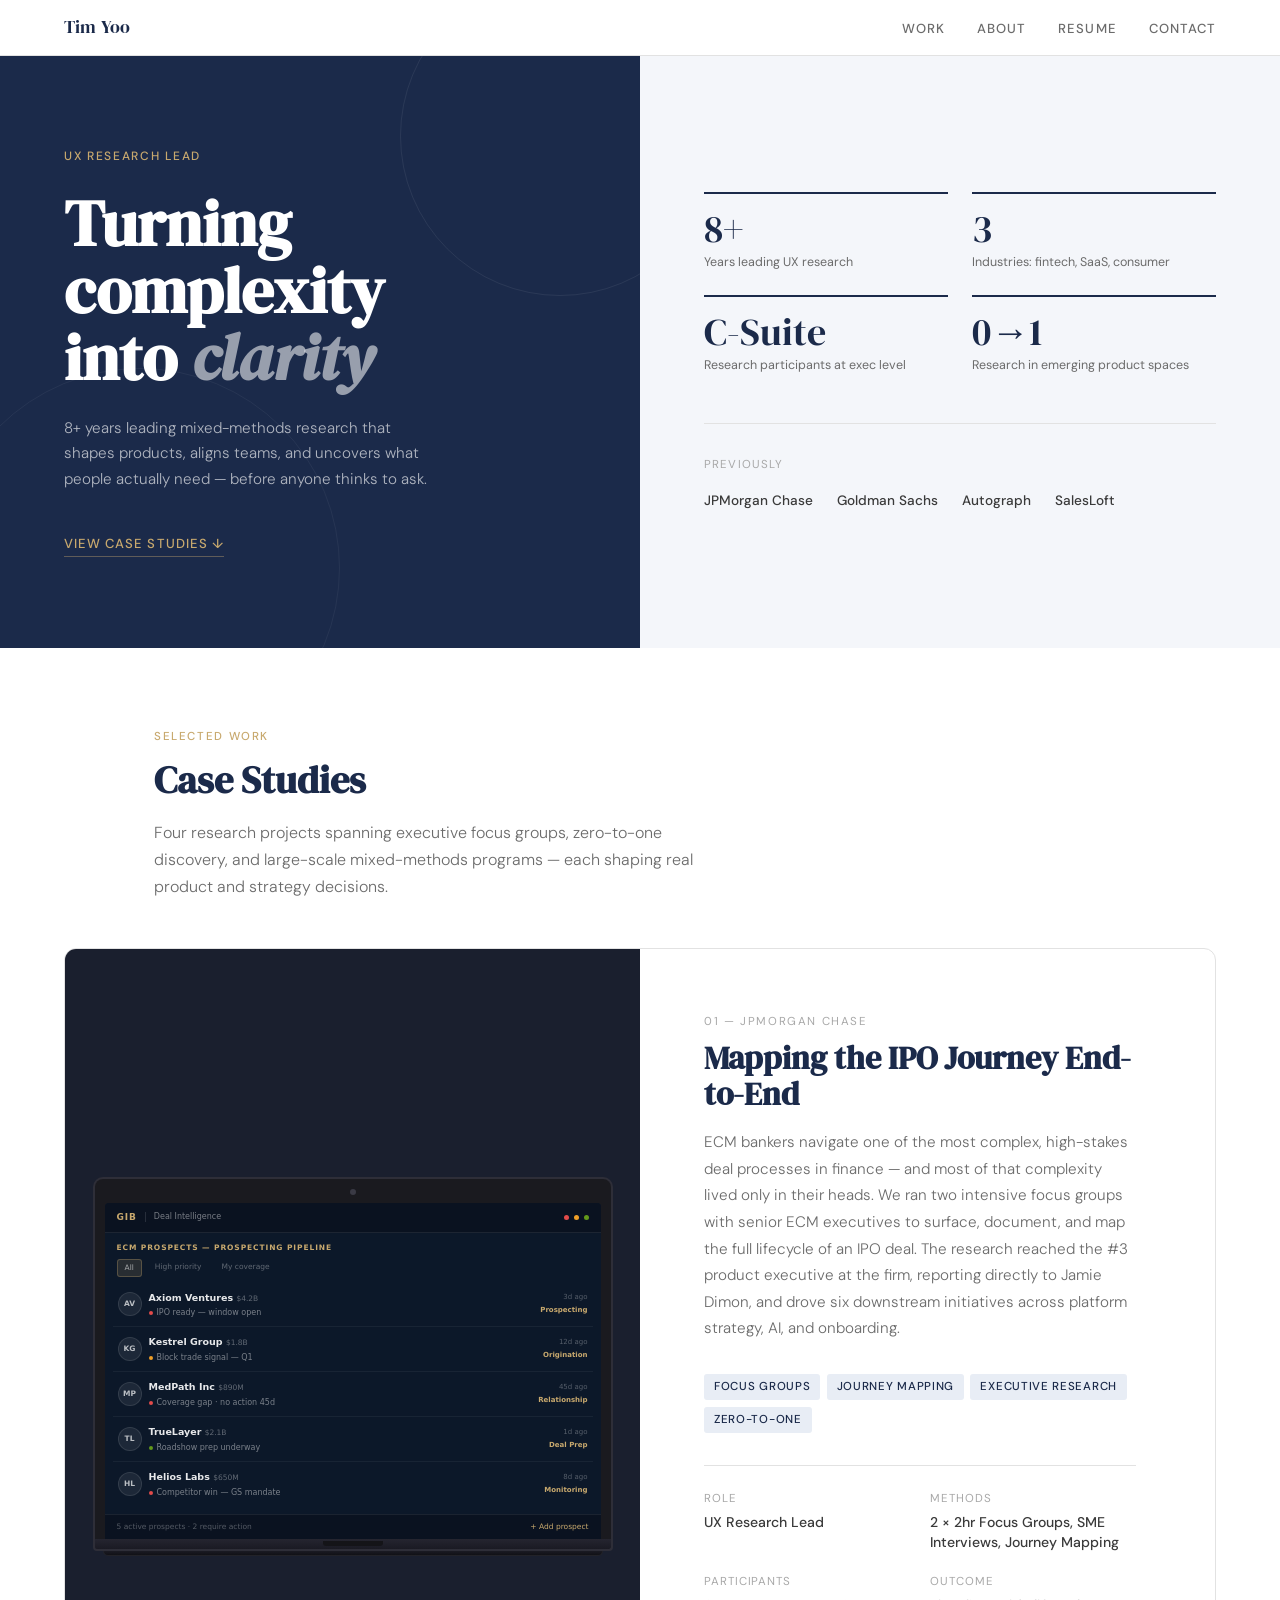
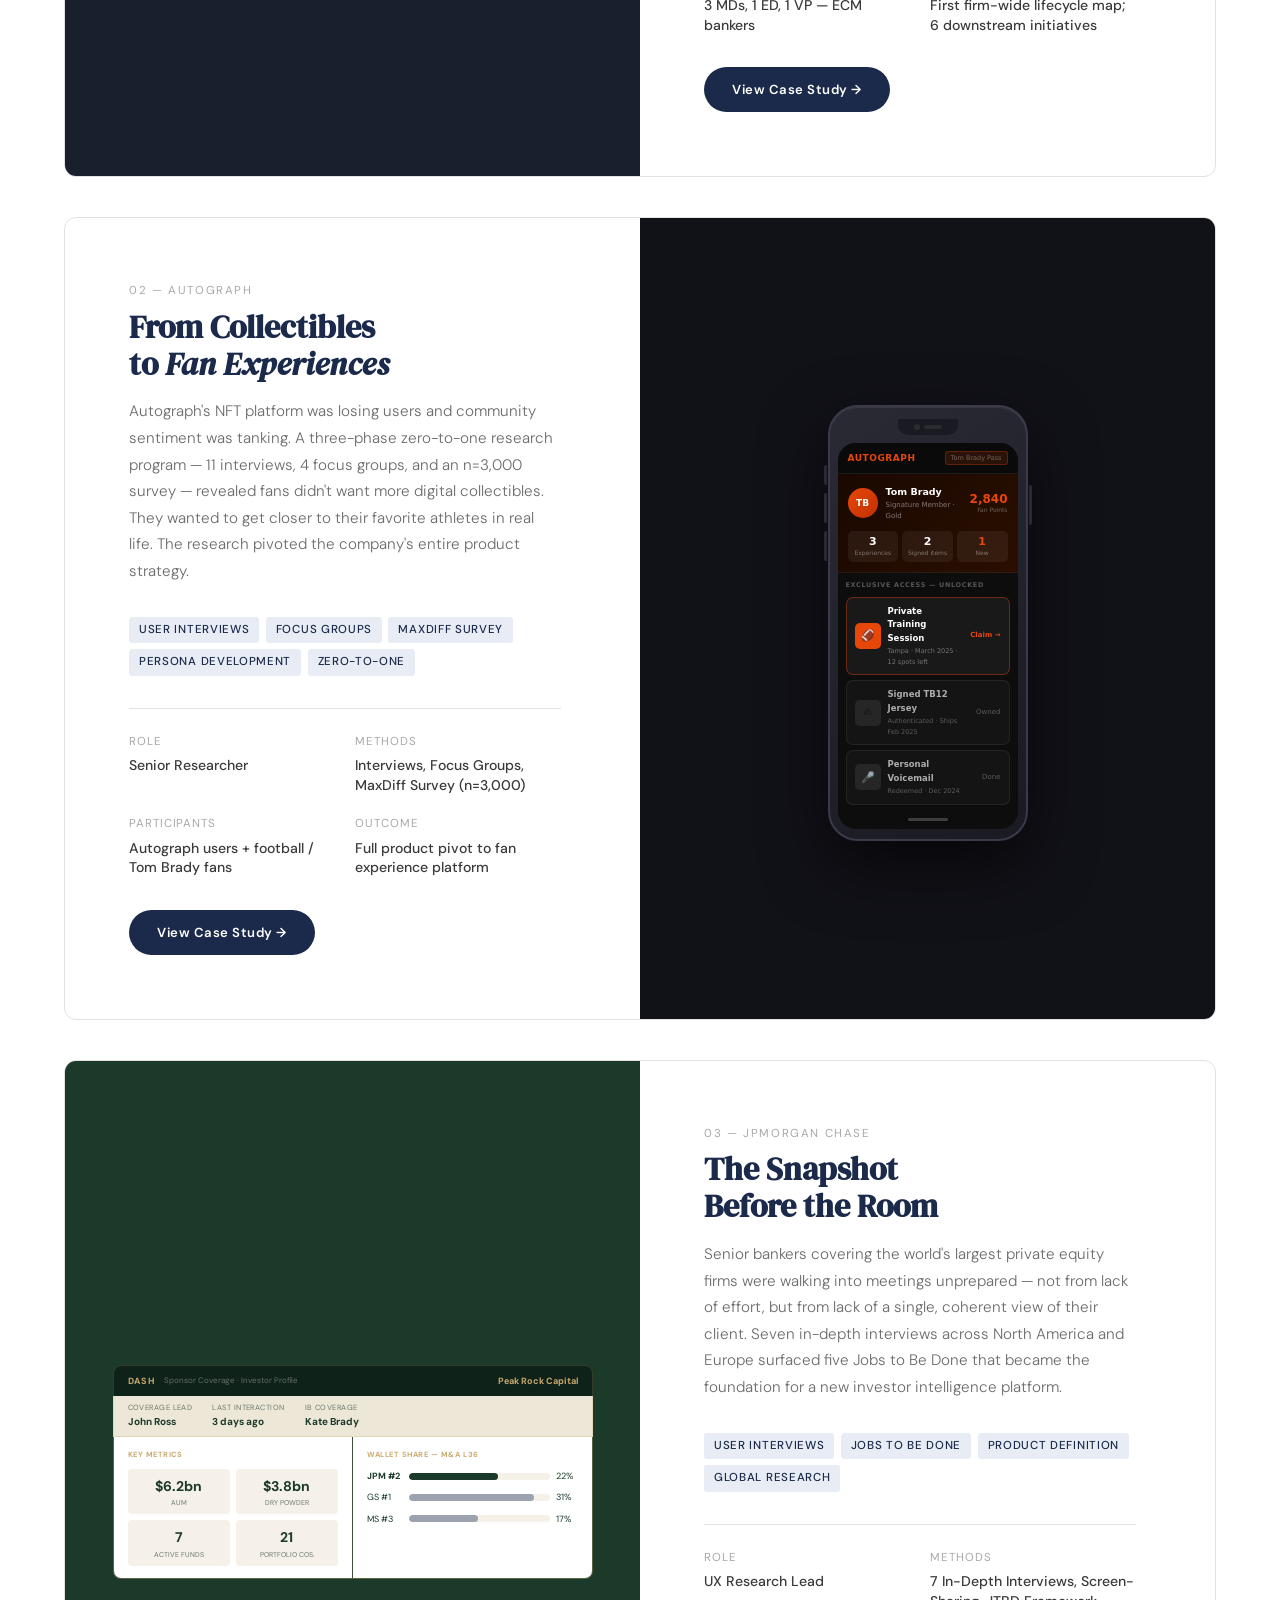
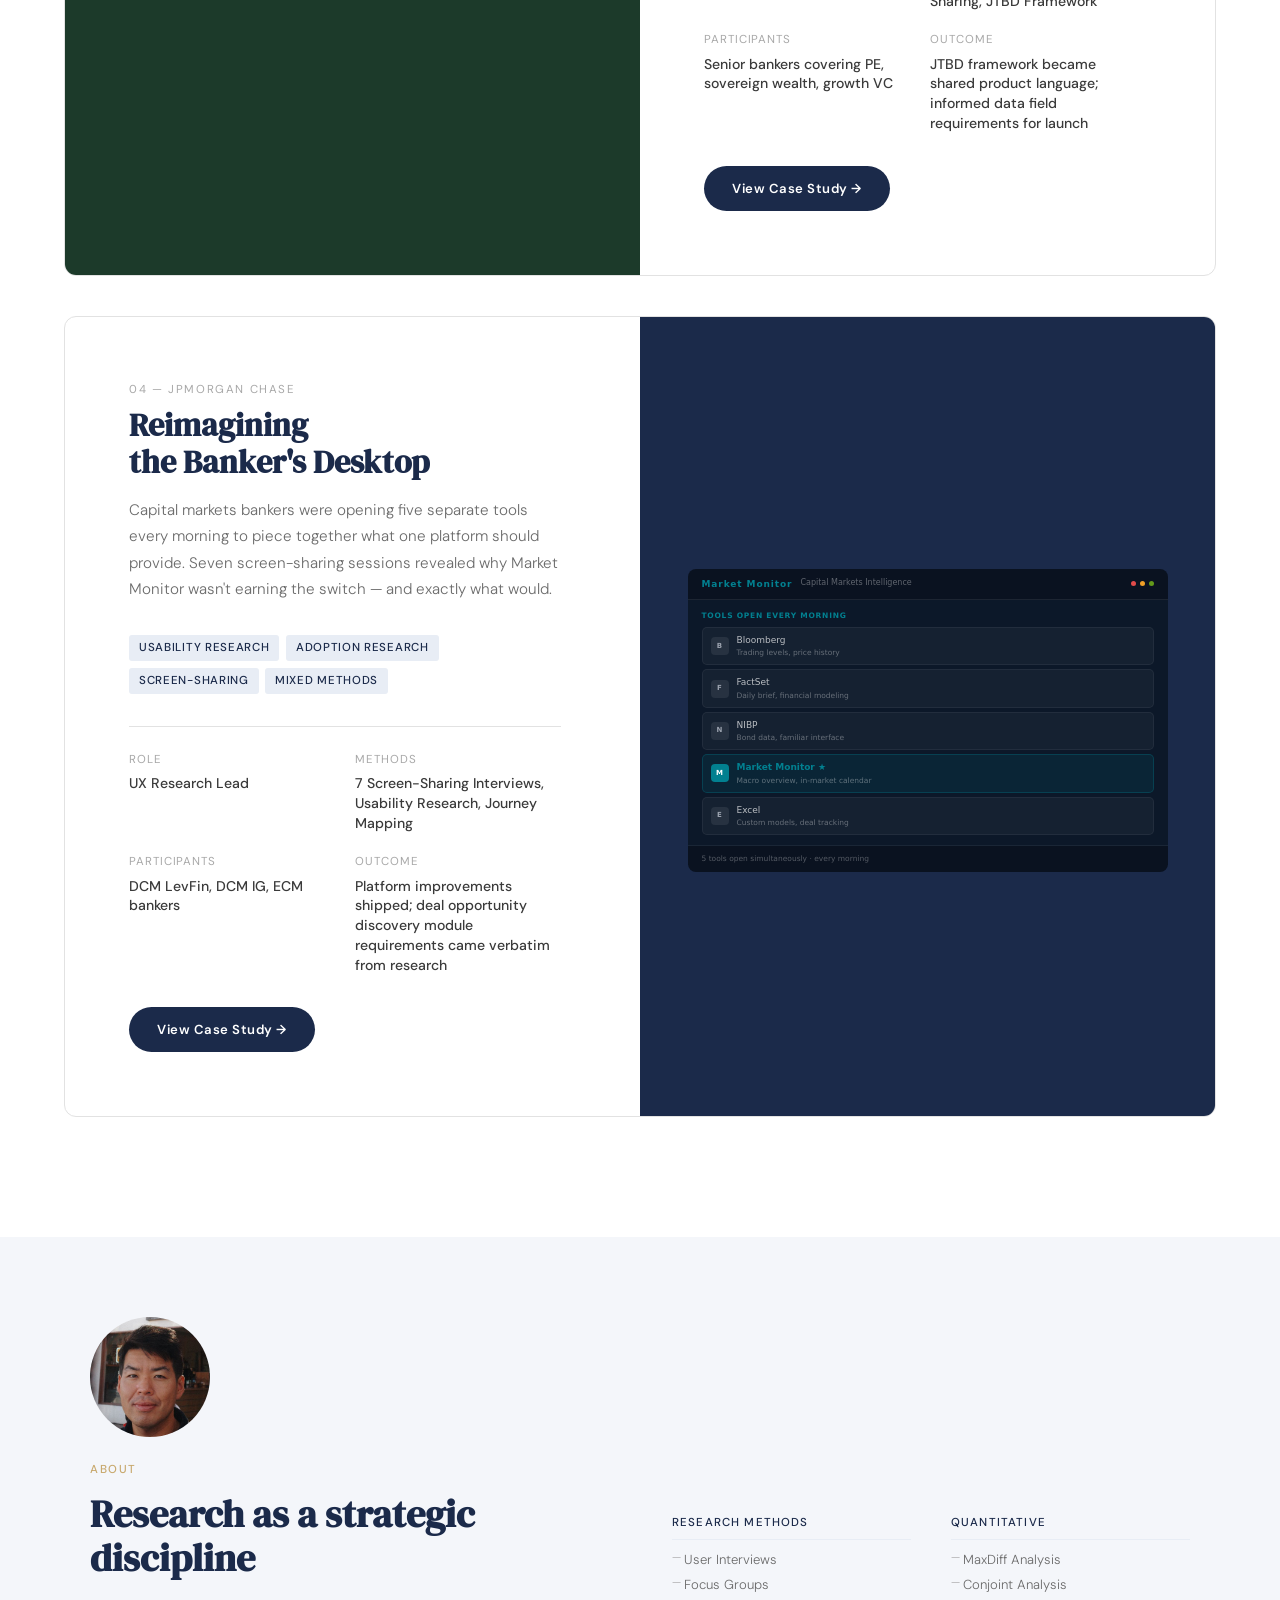
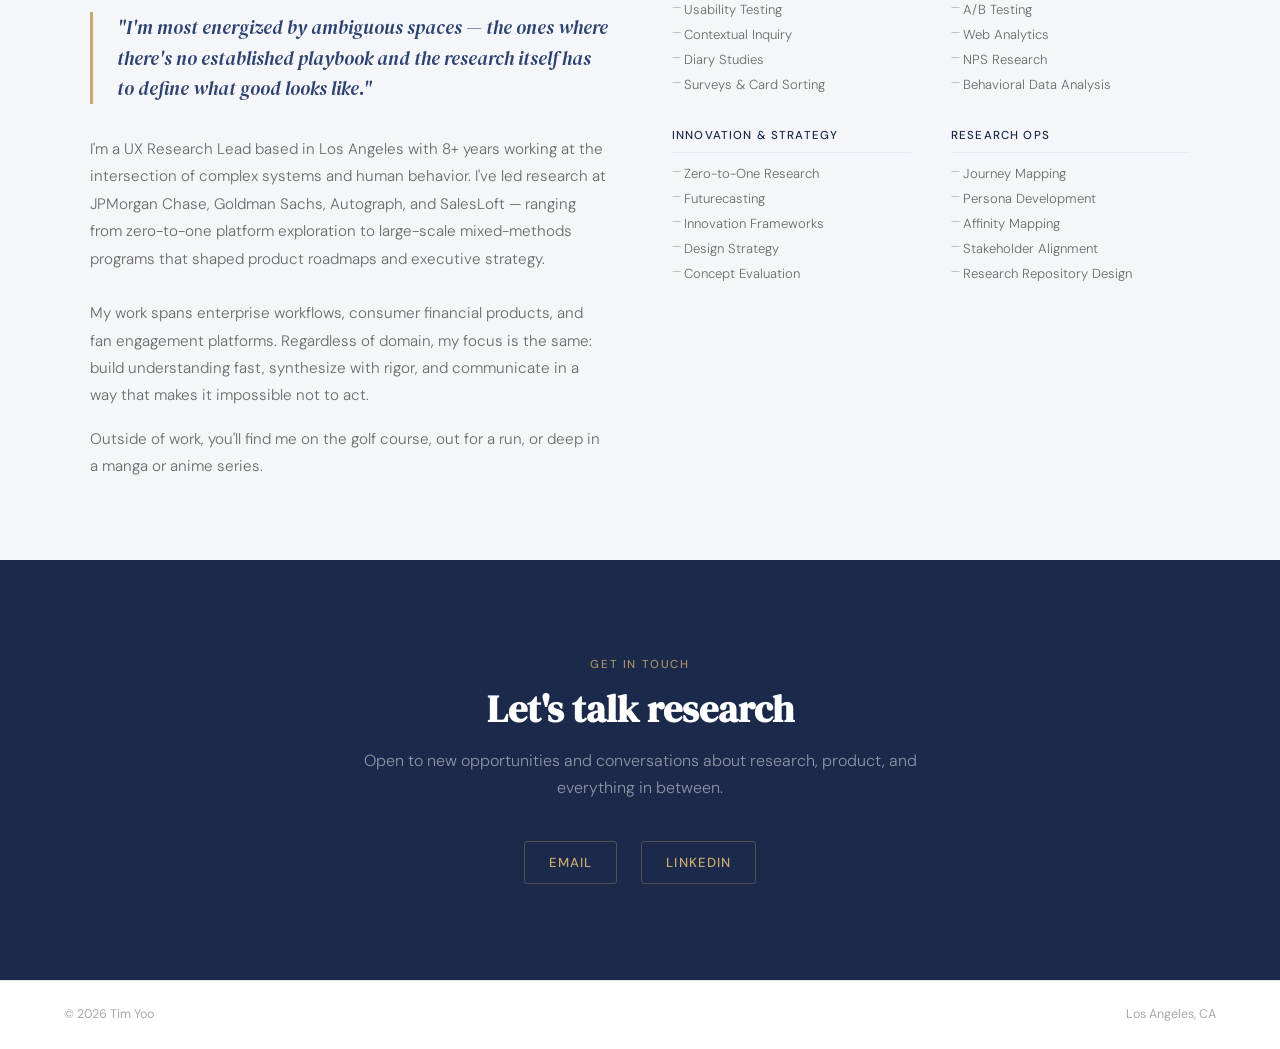
==== commit c0b019ac: "Update index.html" ====
--- a/index.html
+++ b/index.html
@@ -266,7 +266,7 @@
   }
 
   .case-studies {
-    max-width: var(--max);
+    max-width: 1380px;
     margin: 0 auto;
     padding: 0 var(--pad) 5rem;
   }
@@ -845,7 +845,7 @@
   <ul class="nav-links">
     <li><a href="#work">Work</a></li>
     <li><a href="#about">About</a></li>
-    <li><a href="Tim_Yoo_Netflix_Resume.pdf" target="_blank">Resume</a></li>
+    <li><a href="tim_yoo_resume.pdf" target="_blank">Resume</a></li>
     <li><a href="#contact">Contact</a></li>
   </ul>
 </nav>
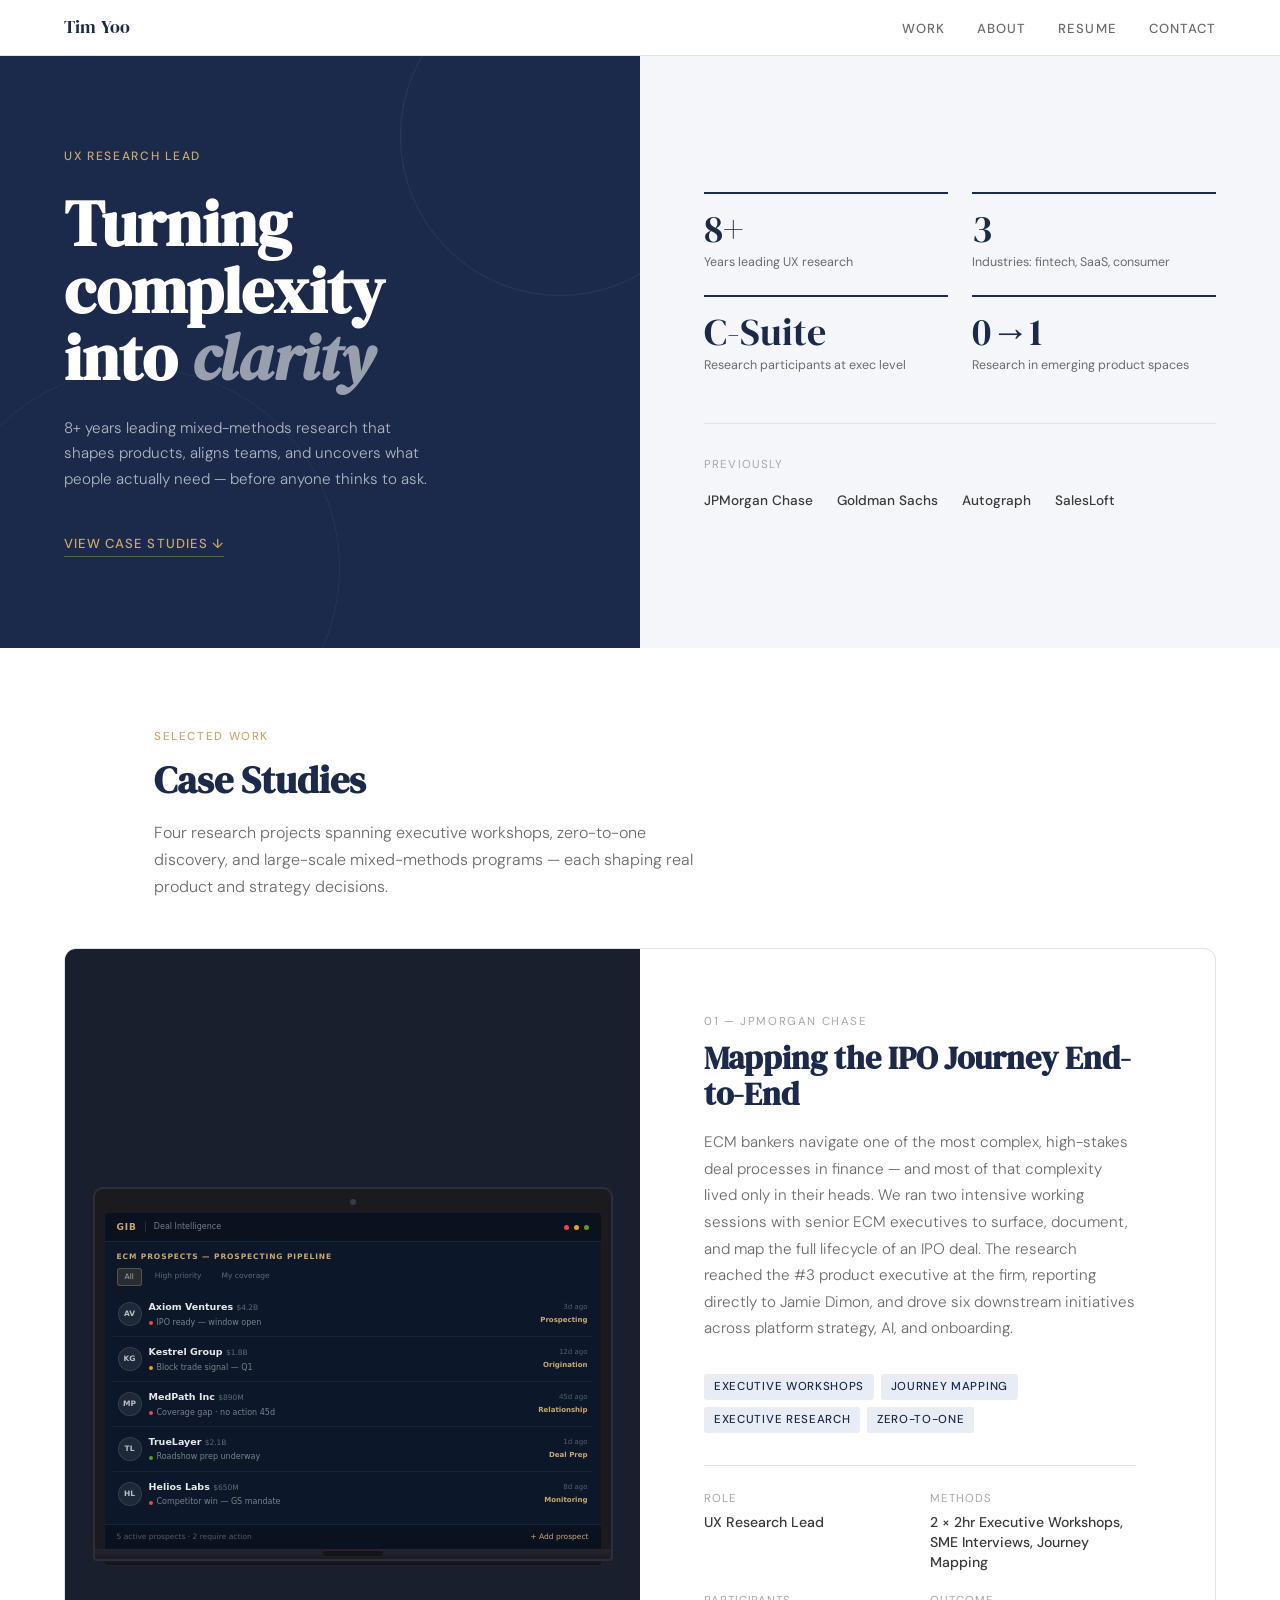
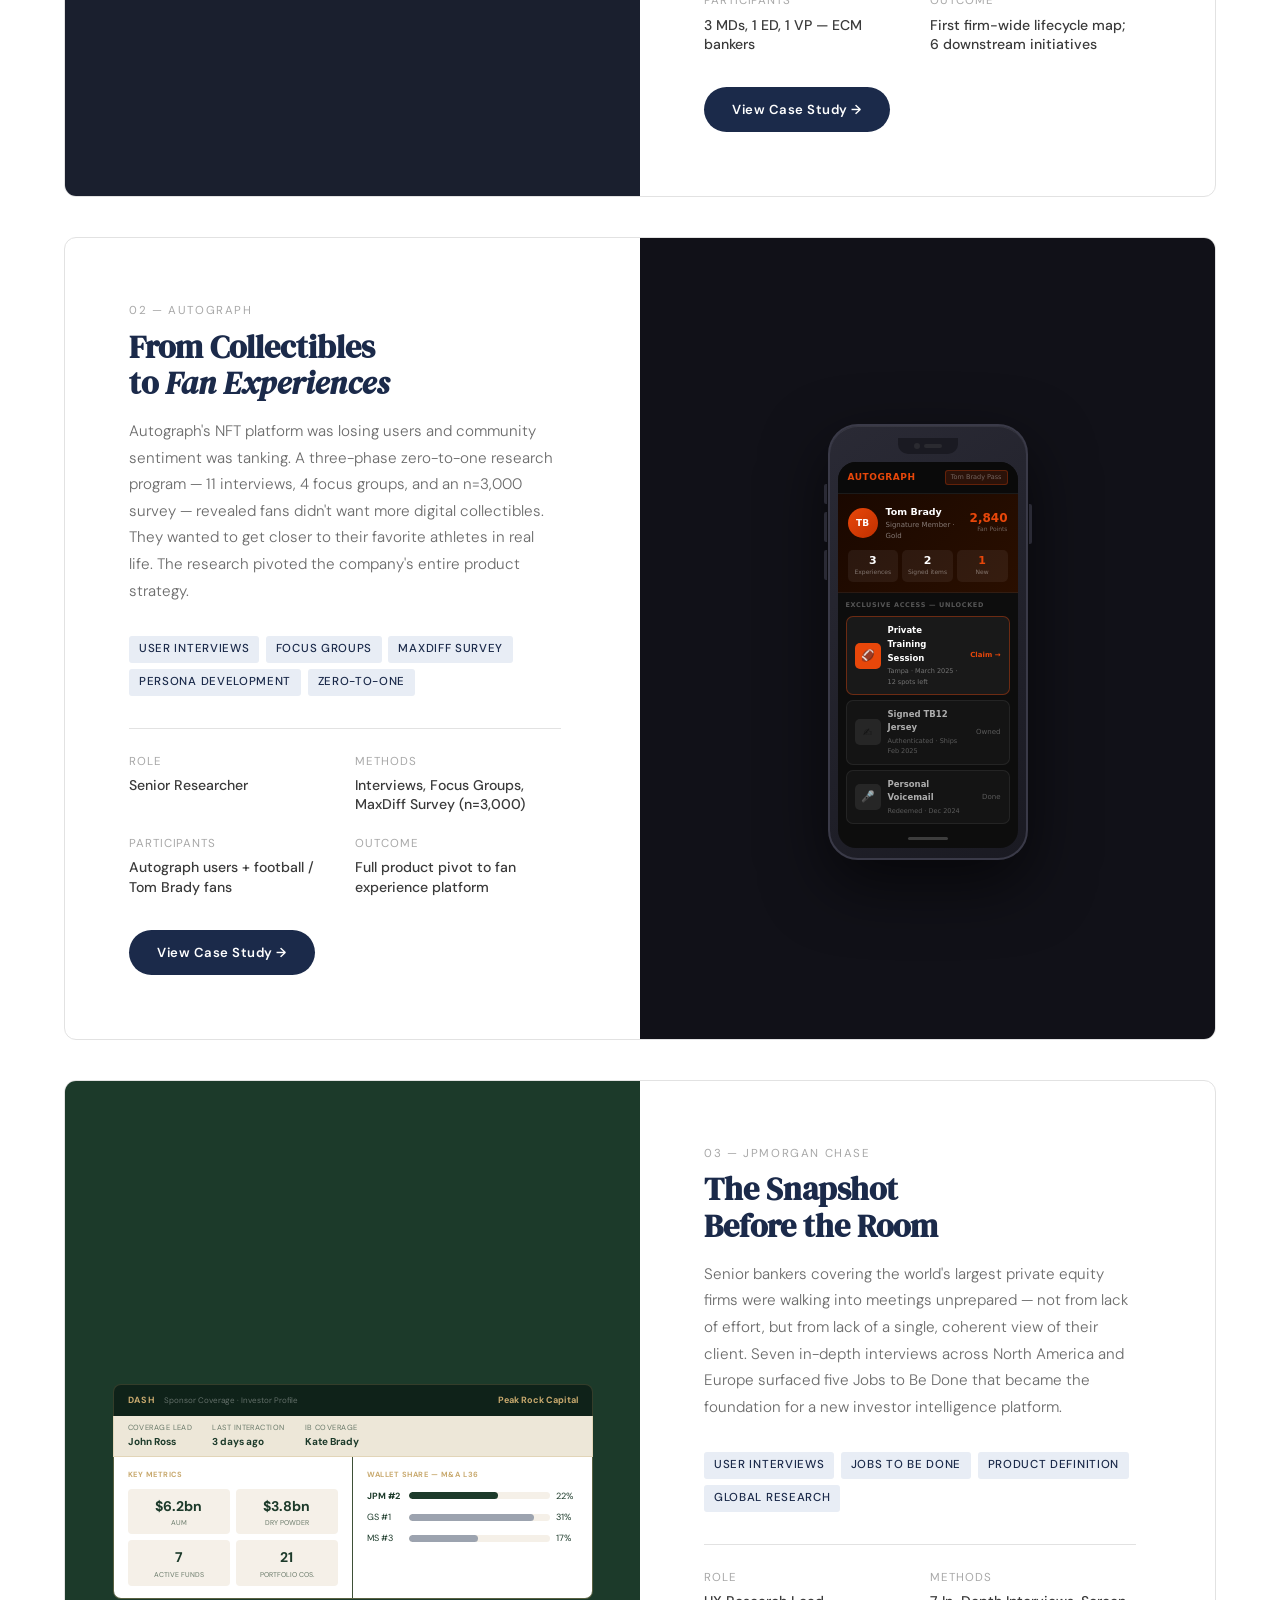
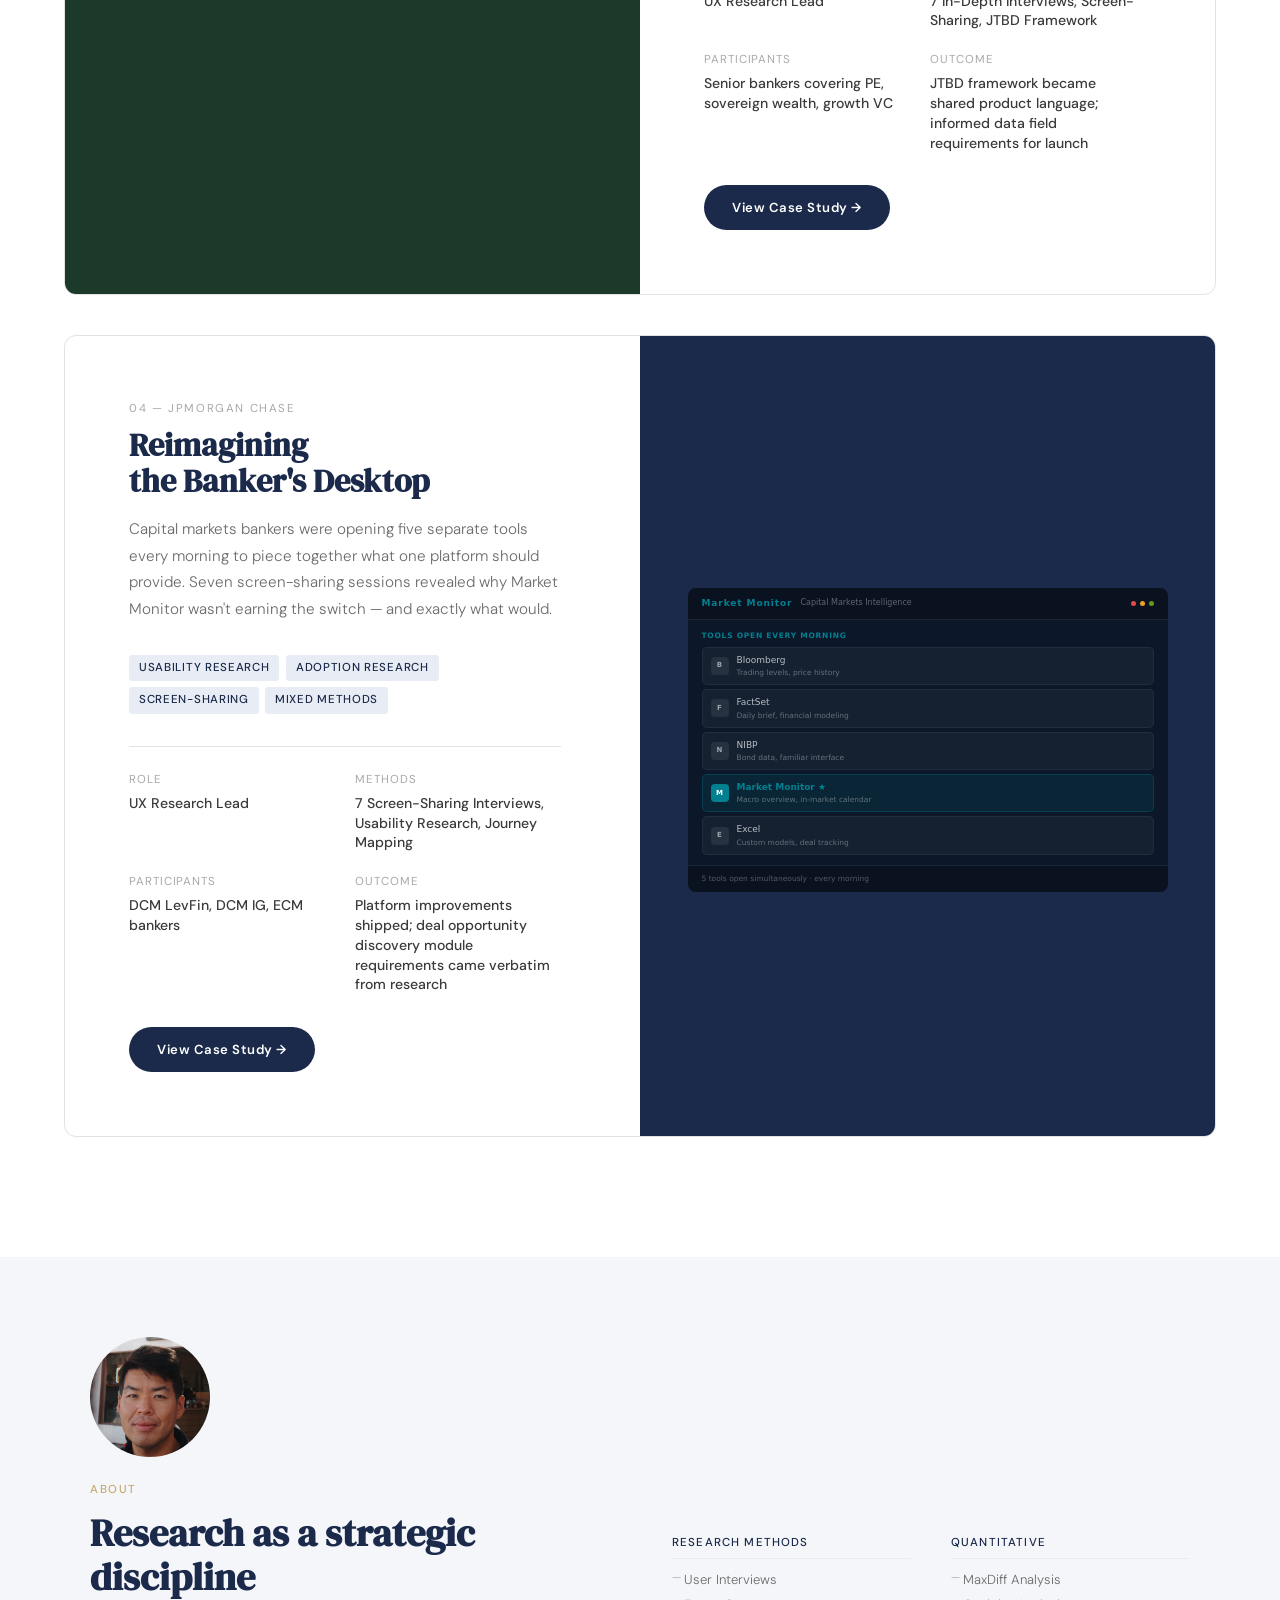
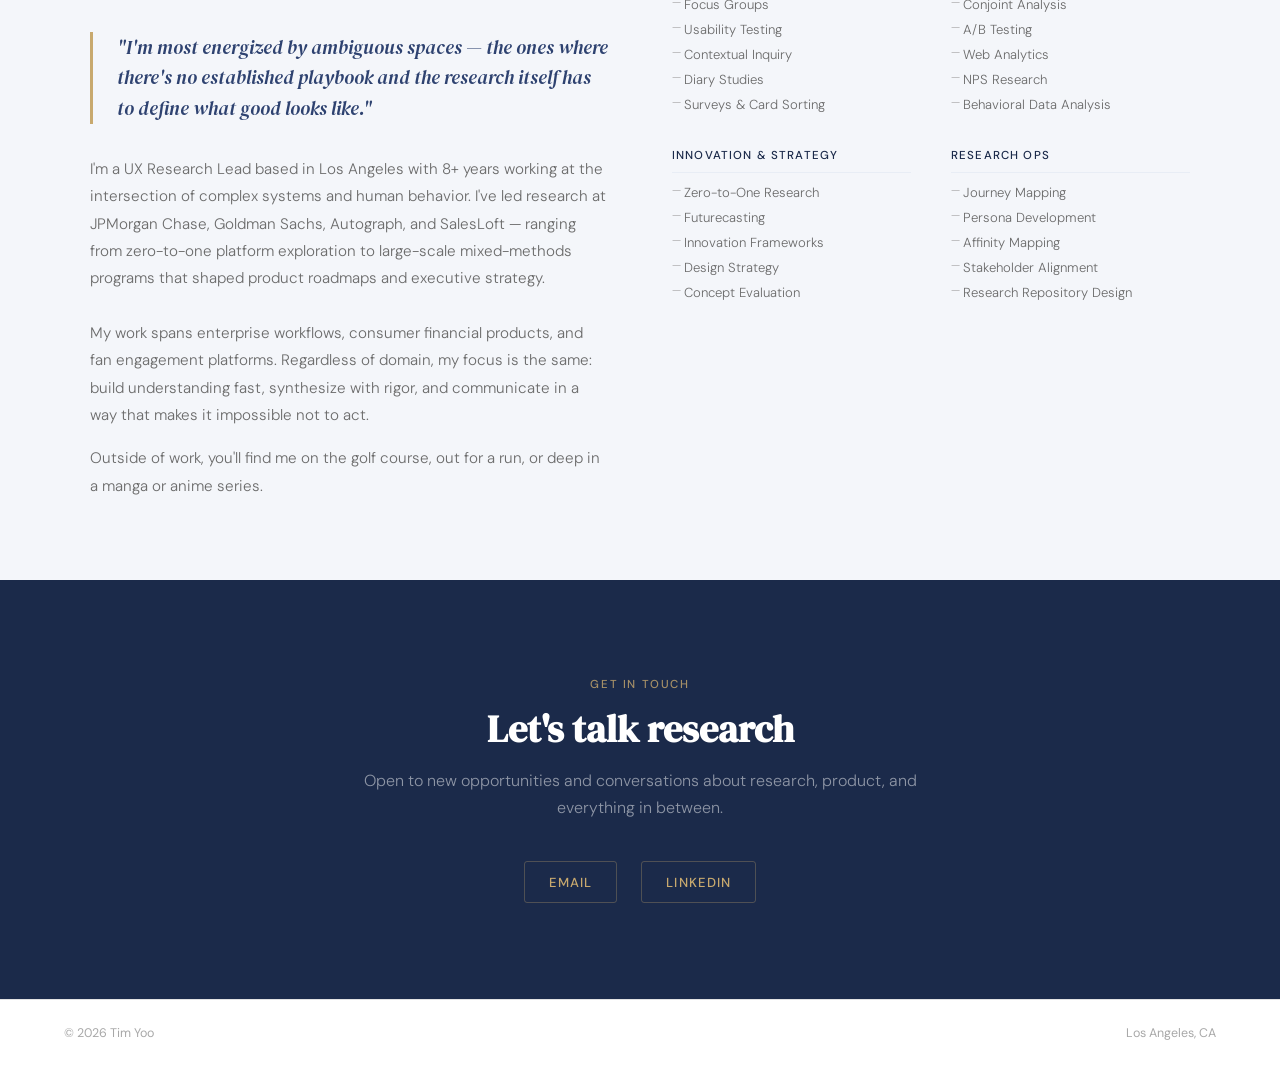
==== commit 3ba148ff: "Update index.html" ====
--- a/index.html
+++ b/index.html
@@ -894,7 +894,7 @@
   <div class="work-intro reveal">
     <p class="section-label">Selected Work</p>
     <h2 class="section-heading">Case Studies</h2>
-    <p class="section-sub">Four research projects spanning executive focus groups, zero-to-one discovery, and large-scale mixed-methods programs — each shaping real product and strategy decisions.</p>
+    <p class="section-sub">Four research projects spanning executive workshops, zero-to-one discovery, and large-scale mixed-methods programs — each shaping real product and strategy decisions.</p>
   </div>
 
   <div class="case-studies">
@@ -981,9 +981,9 @@
       <div class="case-content reveal">
         <p class="case-num">01 — JPMorgan Chase</p>
         <h3 class="case-title">Mapping the IPO Journey End-to-End</h3>
-        <p class="case-desc">ECM bankers navigate one of the most complex, high-stakes deal processes in finance — and most of that complexity lived only in their heads. We ran two intensive focus groups with senior ECM executives to surface, document, and map the full lifecycle of an IPO deal. The research reached the #3 product executive at the firm, reporting directly to Jamie Dimon, and drove six downstream initiatives across platform strategy, AI, and onboarding.</p>
+        <p class="case-desc">ECM bankers navigate one of the most complex, high-stakes deal processes in finance — and most of that complexity lived only in their heads. We ran two intensive working sessions with senior ECM executives to surface, document, and map the full lifecycle of an IPO deal. The research reached the #3 product executive at the firm, reporting directly to Jamie Dimon, and drove six downstream initiatives across platform strategy, AI, and onboarding.</p>
         <div class="case-tags">
-          <span class="tag">Focus Groups</span>
+          <span class="tag">Executive Workshops</span>
           <span class="tag">Journey Mapping</span>
           <span class="tag">Executive Research</span>
           <span class="tag">Zero-to-One</span>
@@ -995,7 +995,7 @@
           </div>
           <div>
             <p class="detail-label">Methods</p>
-            <p class="detail-value">2 × 2hr Focus Groups, SME Interviews, Journey Mapping</p>
+            <p class="detail-value">2 × 2hr Executive Workshops, SME Interviews, Journey Mapping</p>
           </div>
           <div>
             <p class="detail-label">Participants</p>
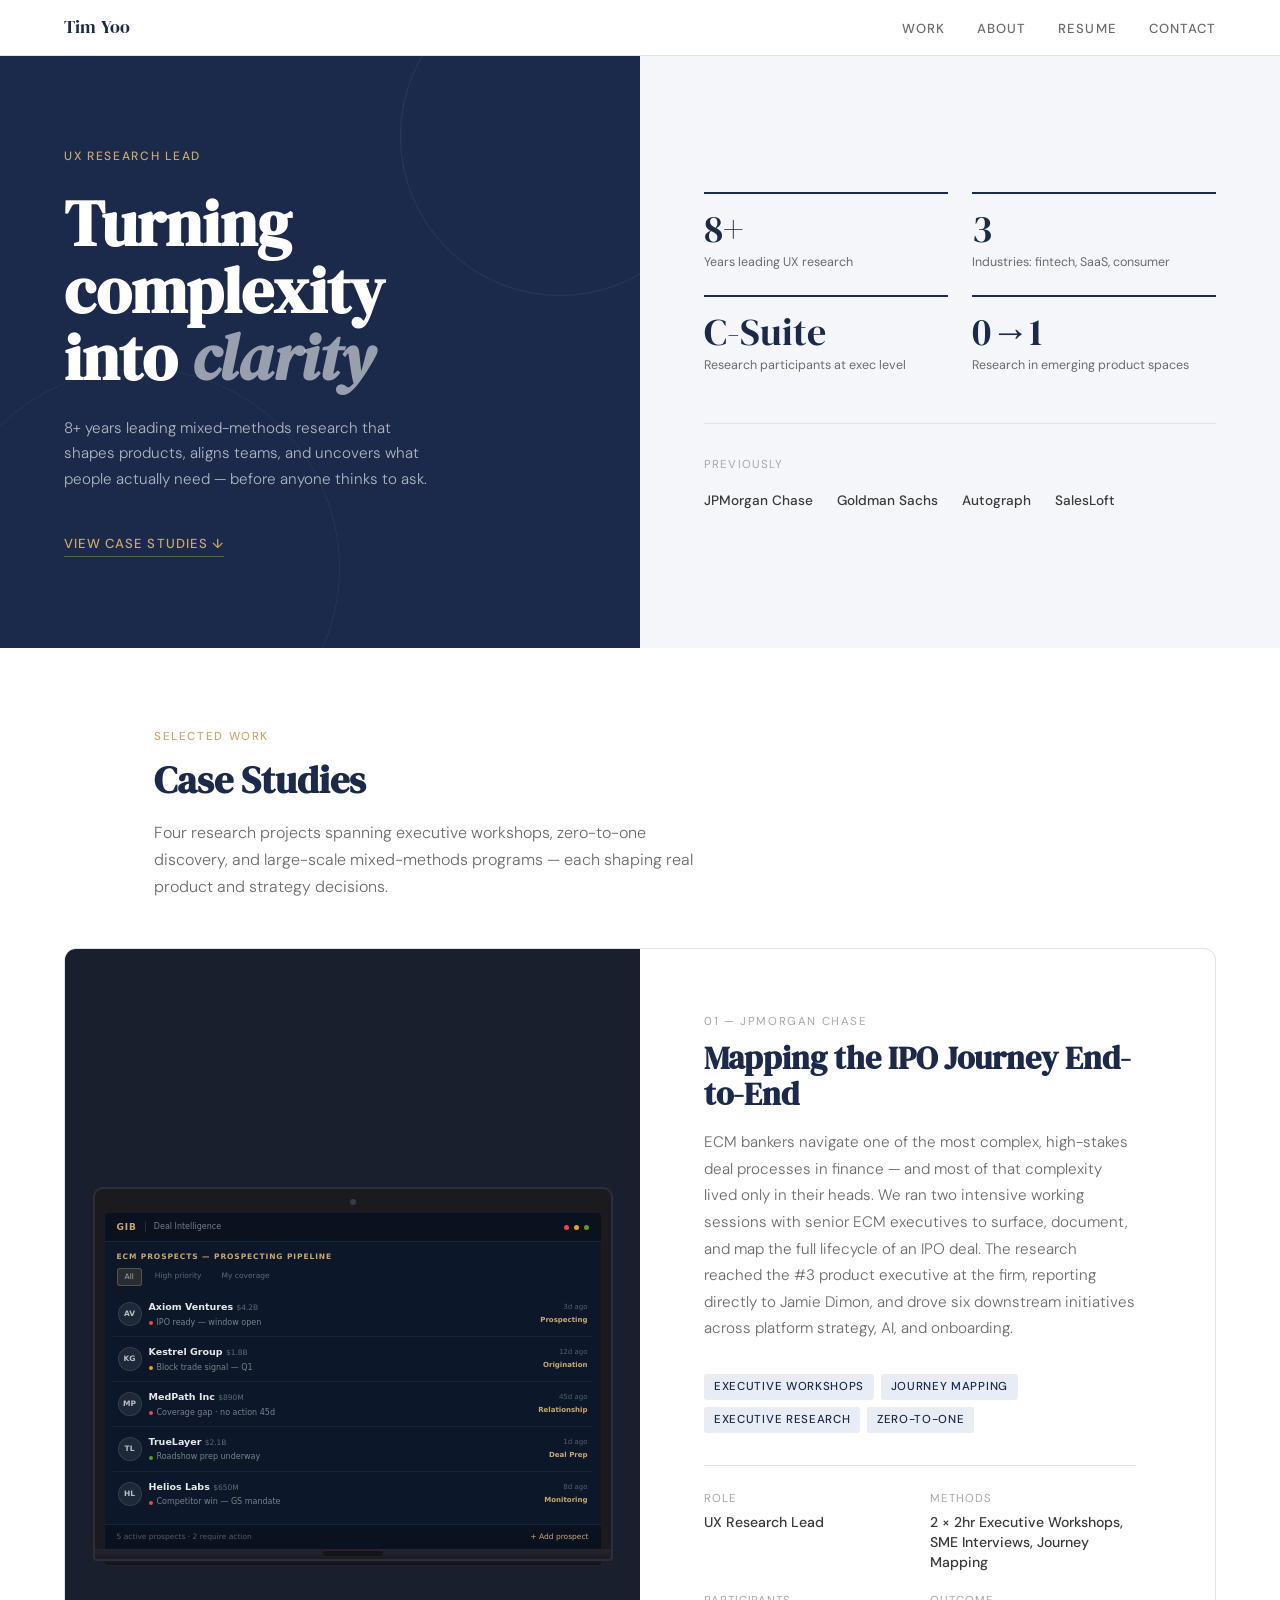
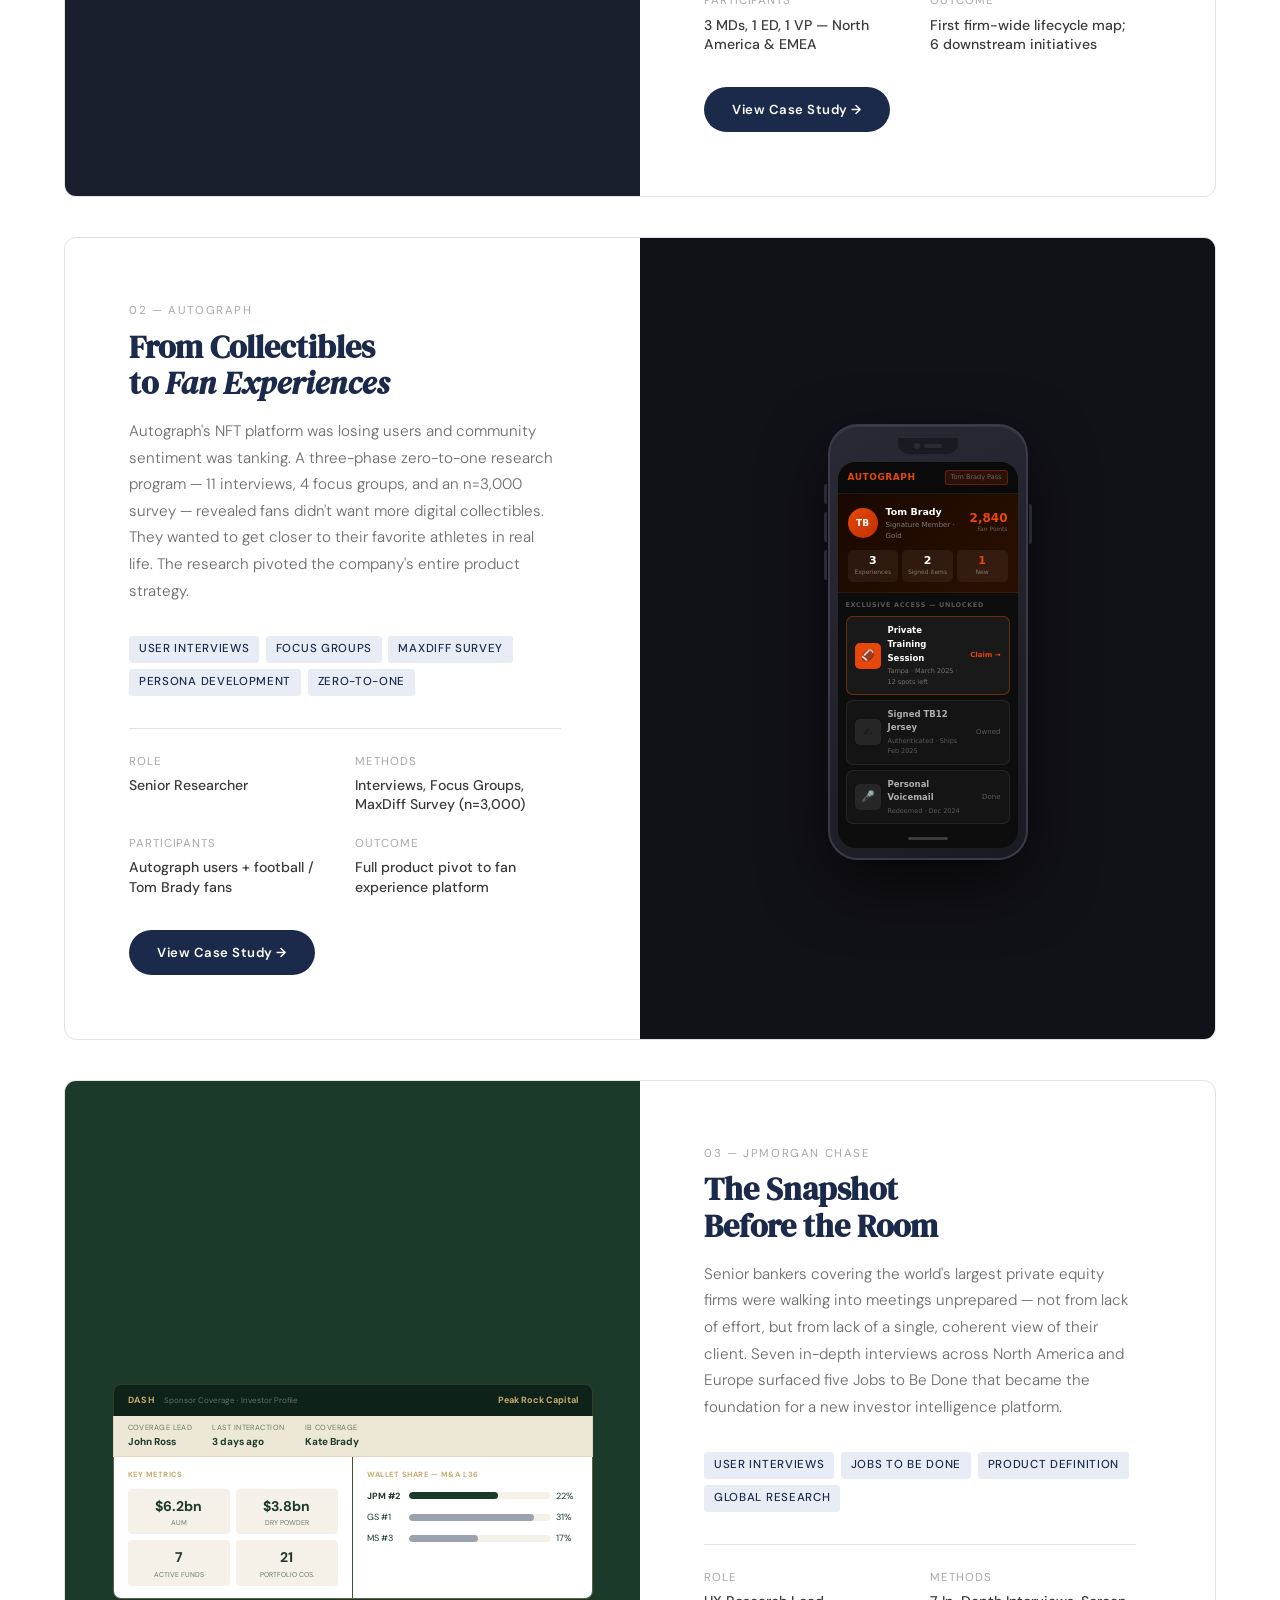
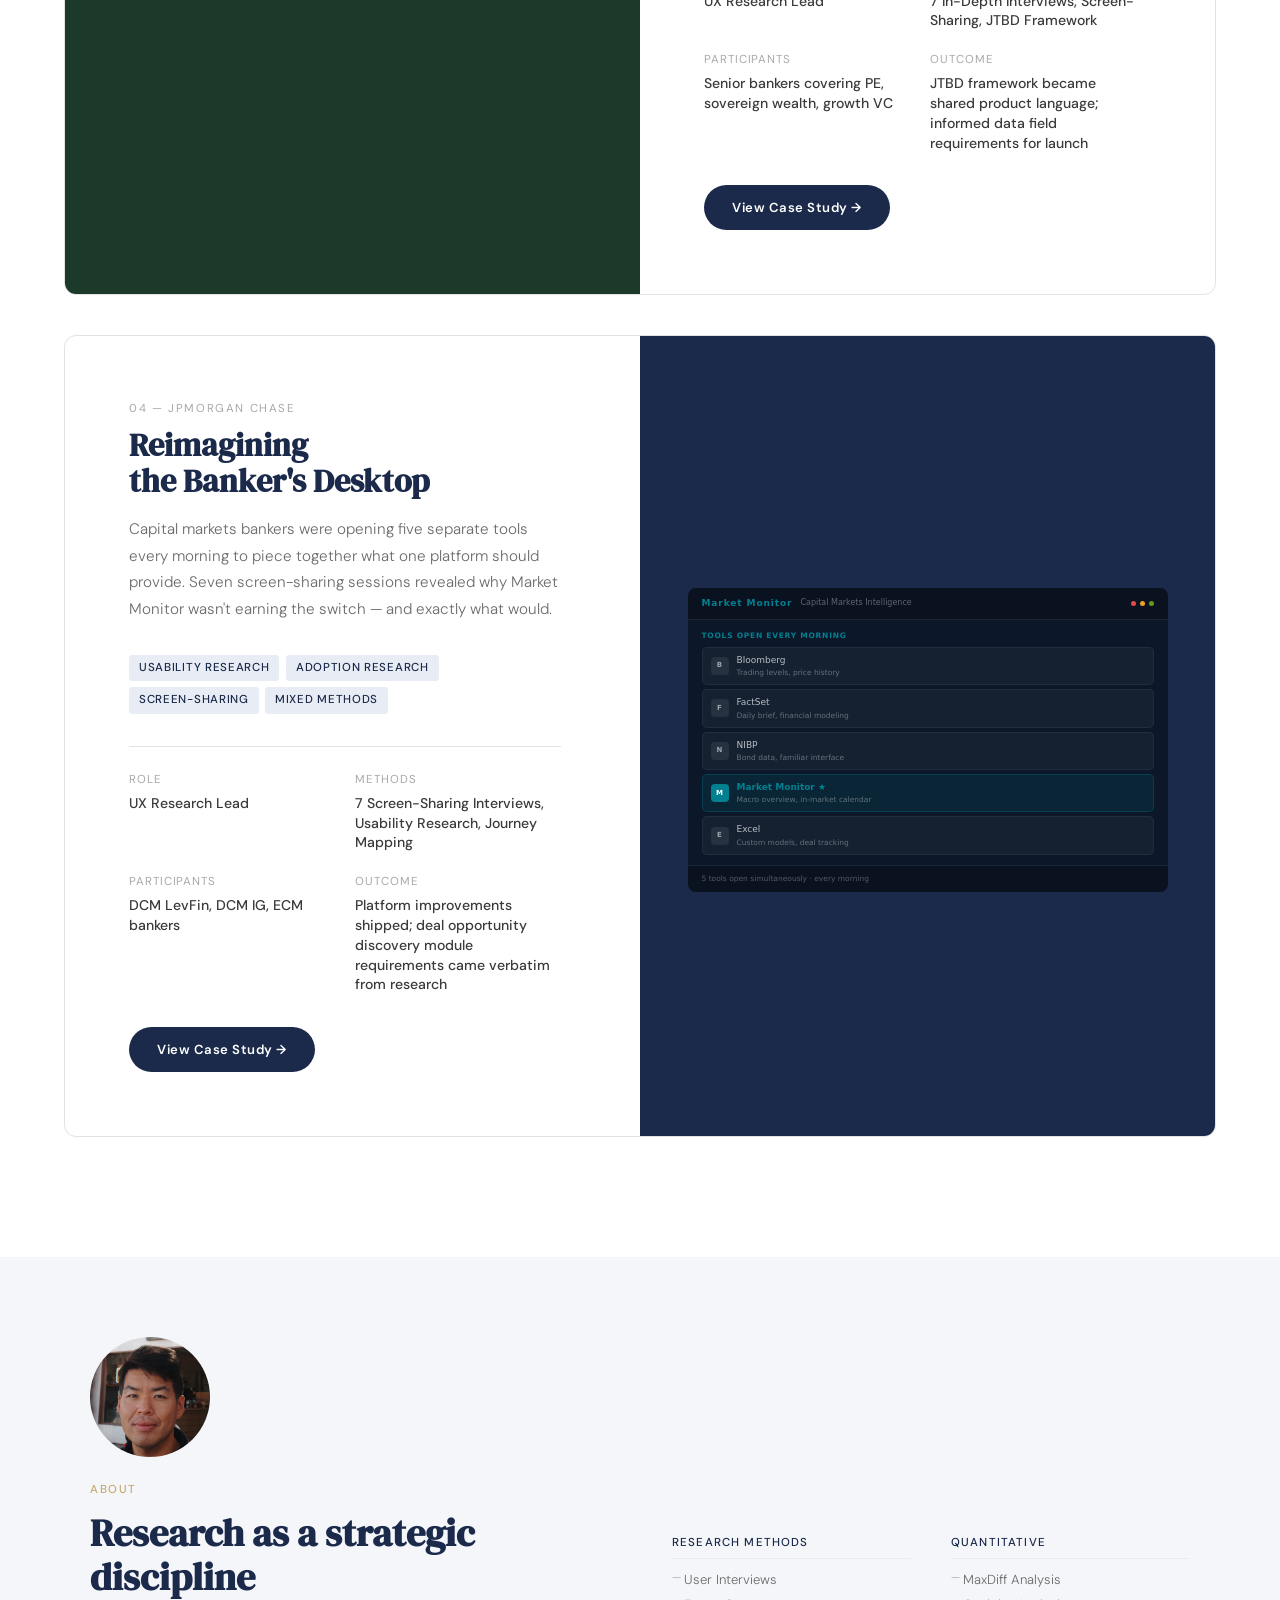
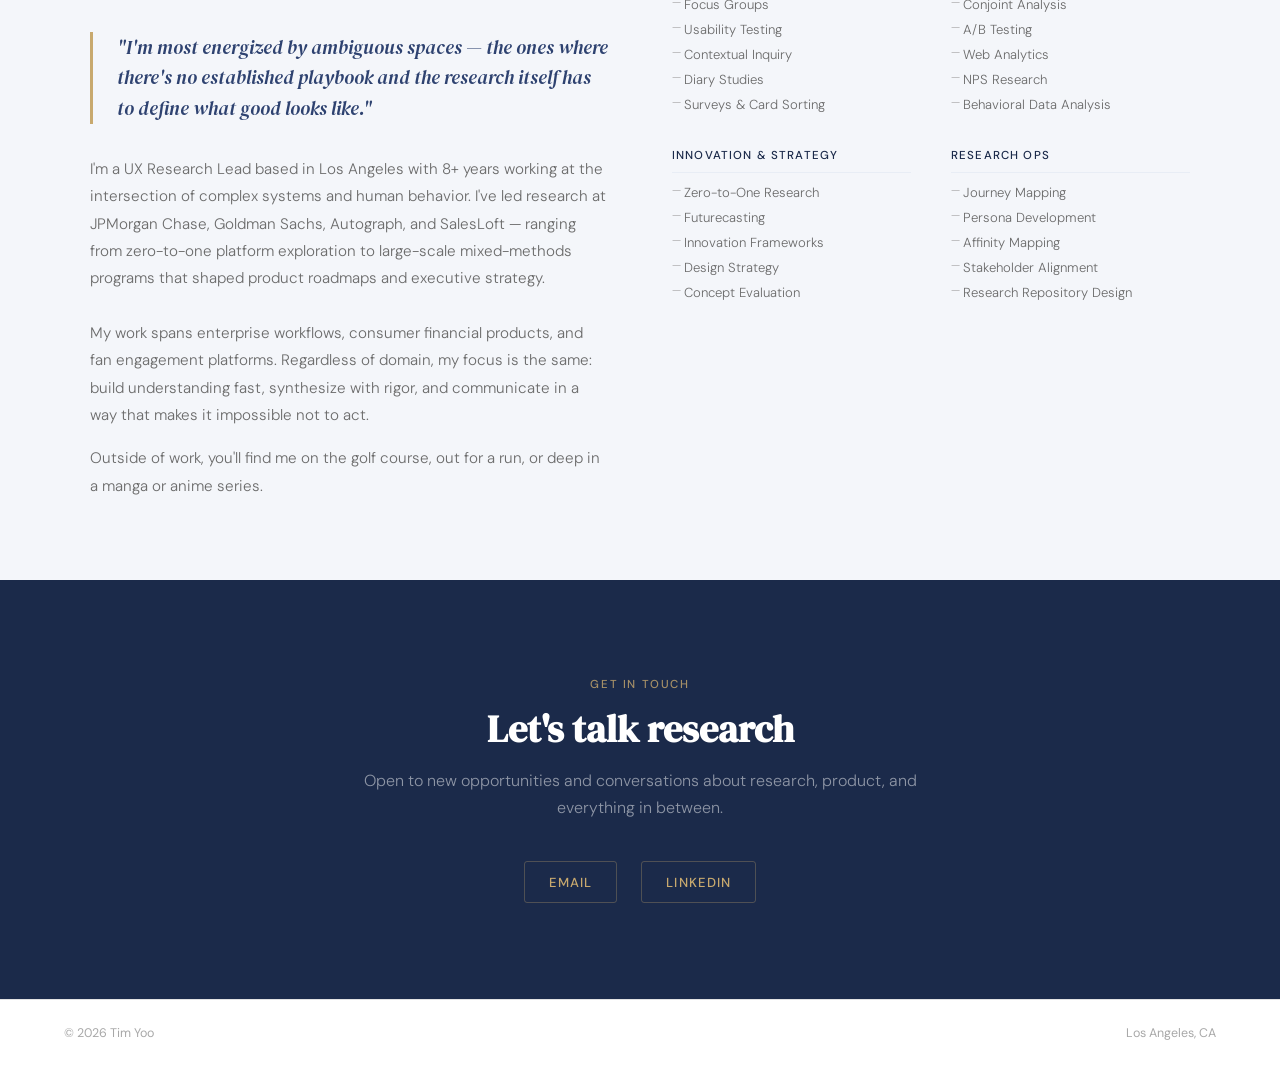
==== commit 020e4b23: "Update index.html" ====
--- a/index.html
+++ b/index.html
@@ -999,7 +999,7 @@
           </div>
           <div>
             <p class="detail-label">Participants</p>
-            <p class="detail-value">3 MDs, 1 ED, 1 VP — ECM bankers</p>
+            <p class="detail-value">3 MDs, 1 ED, 1 VP — North America & EMEA</p>
           </div>
           <div>
             <p class="detail-label">Outcome</p>
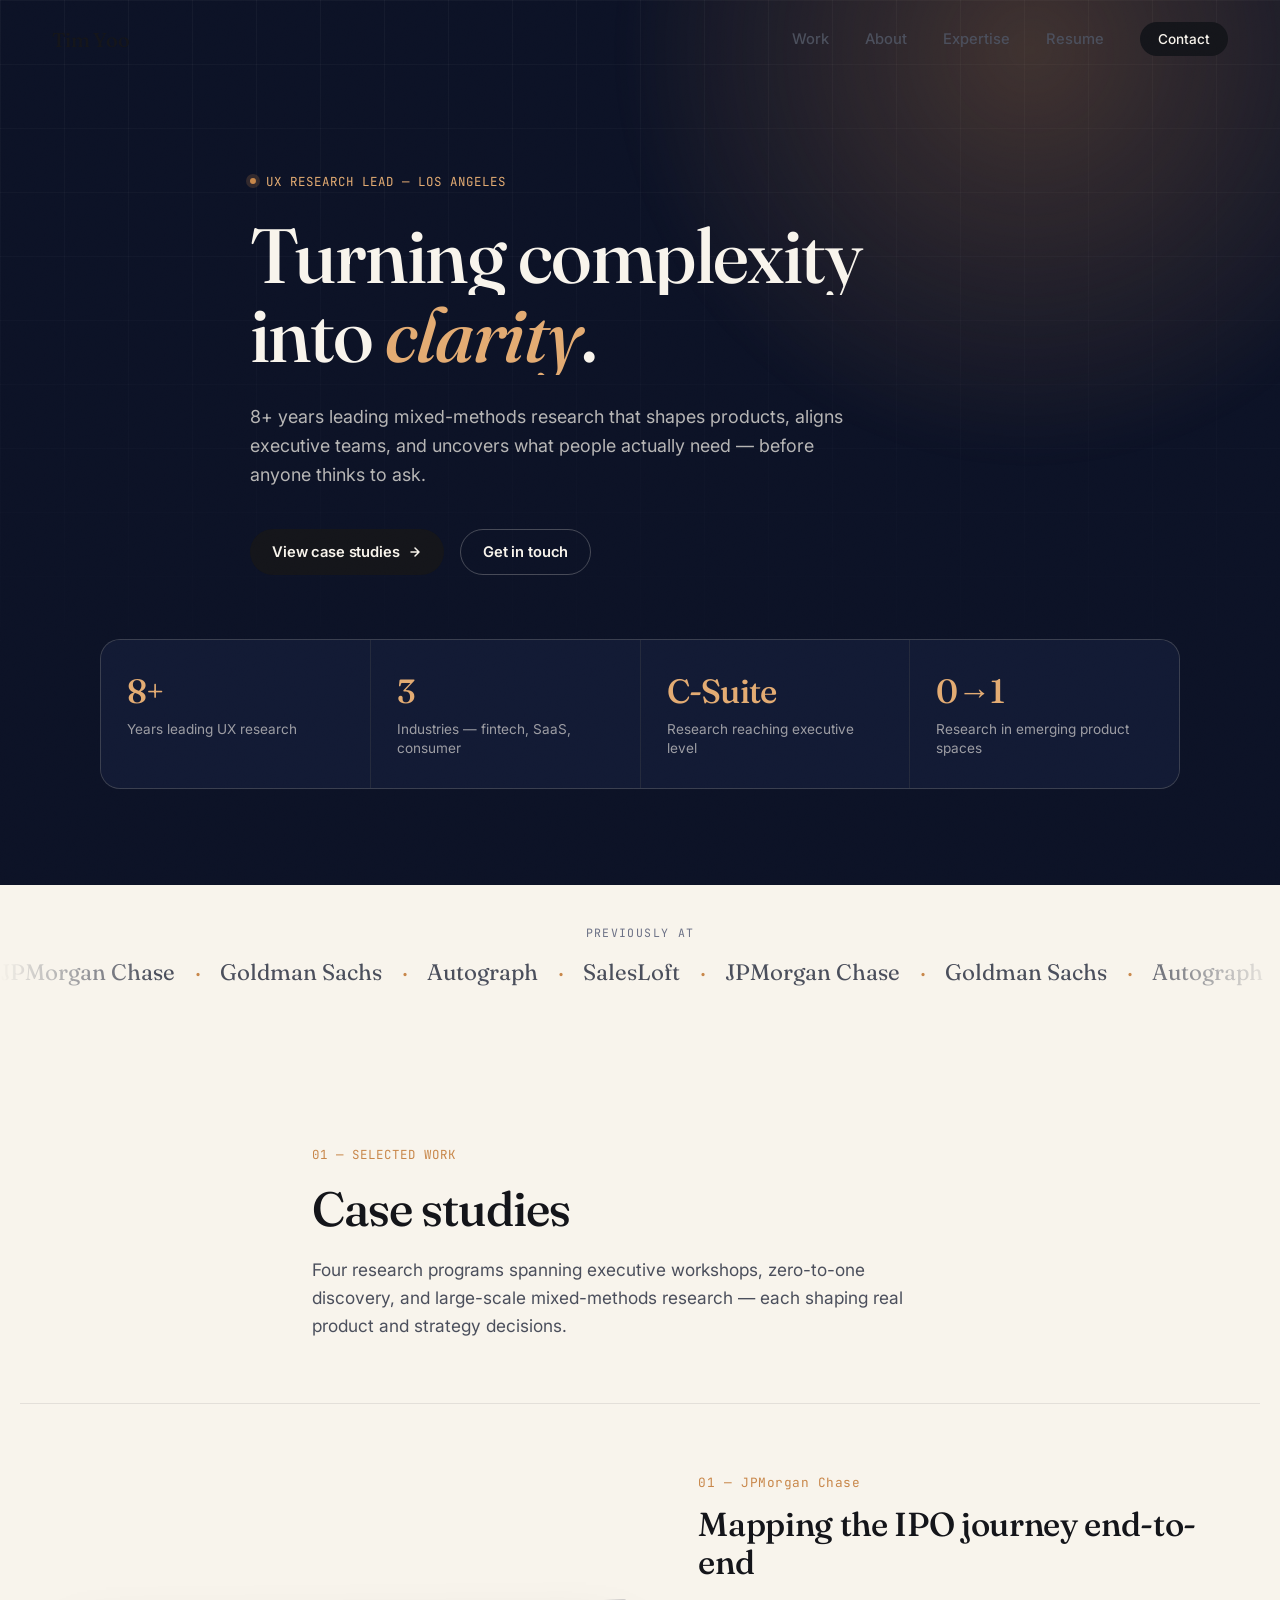
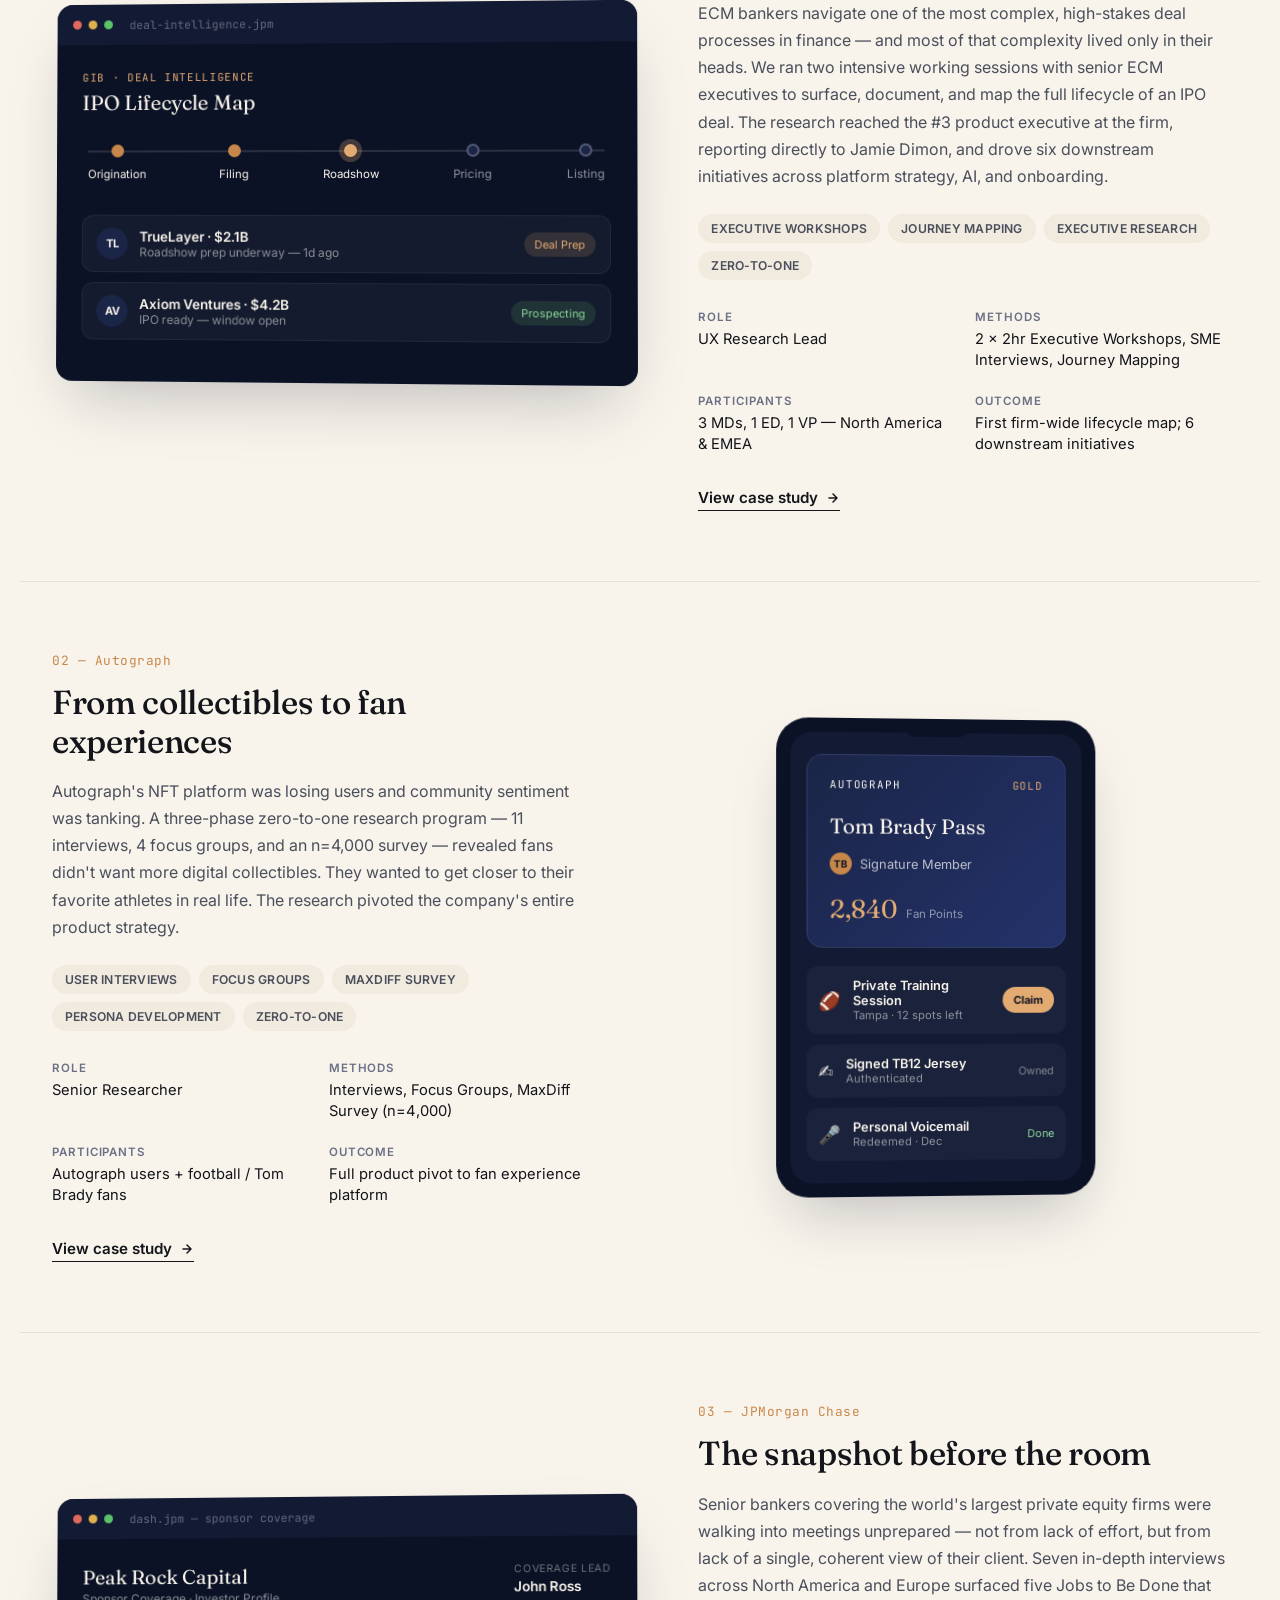
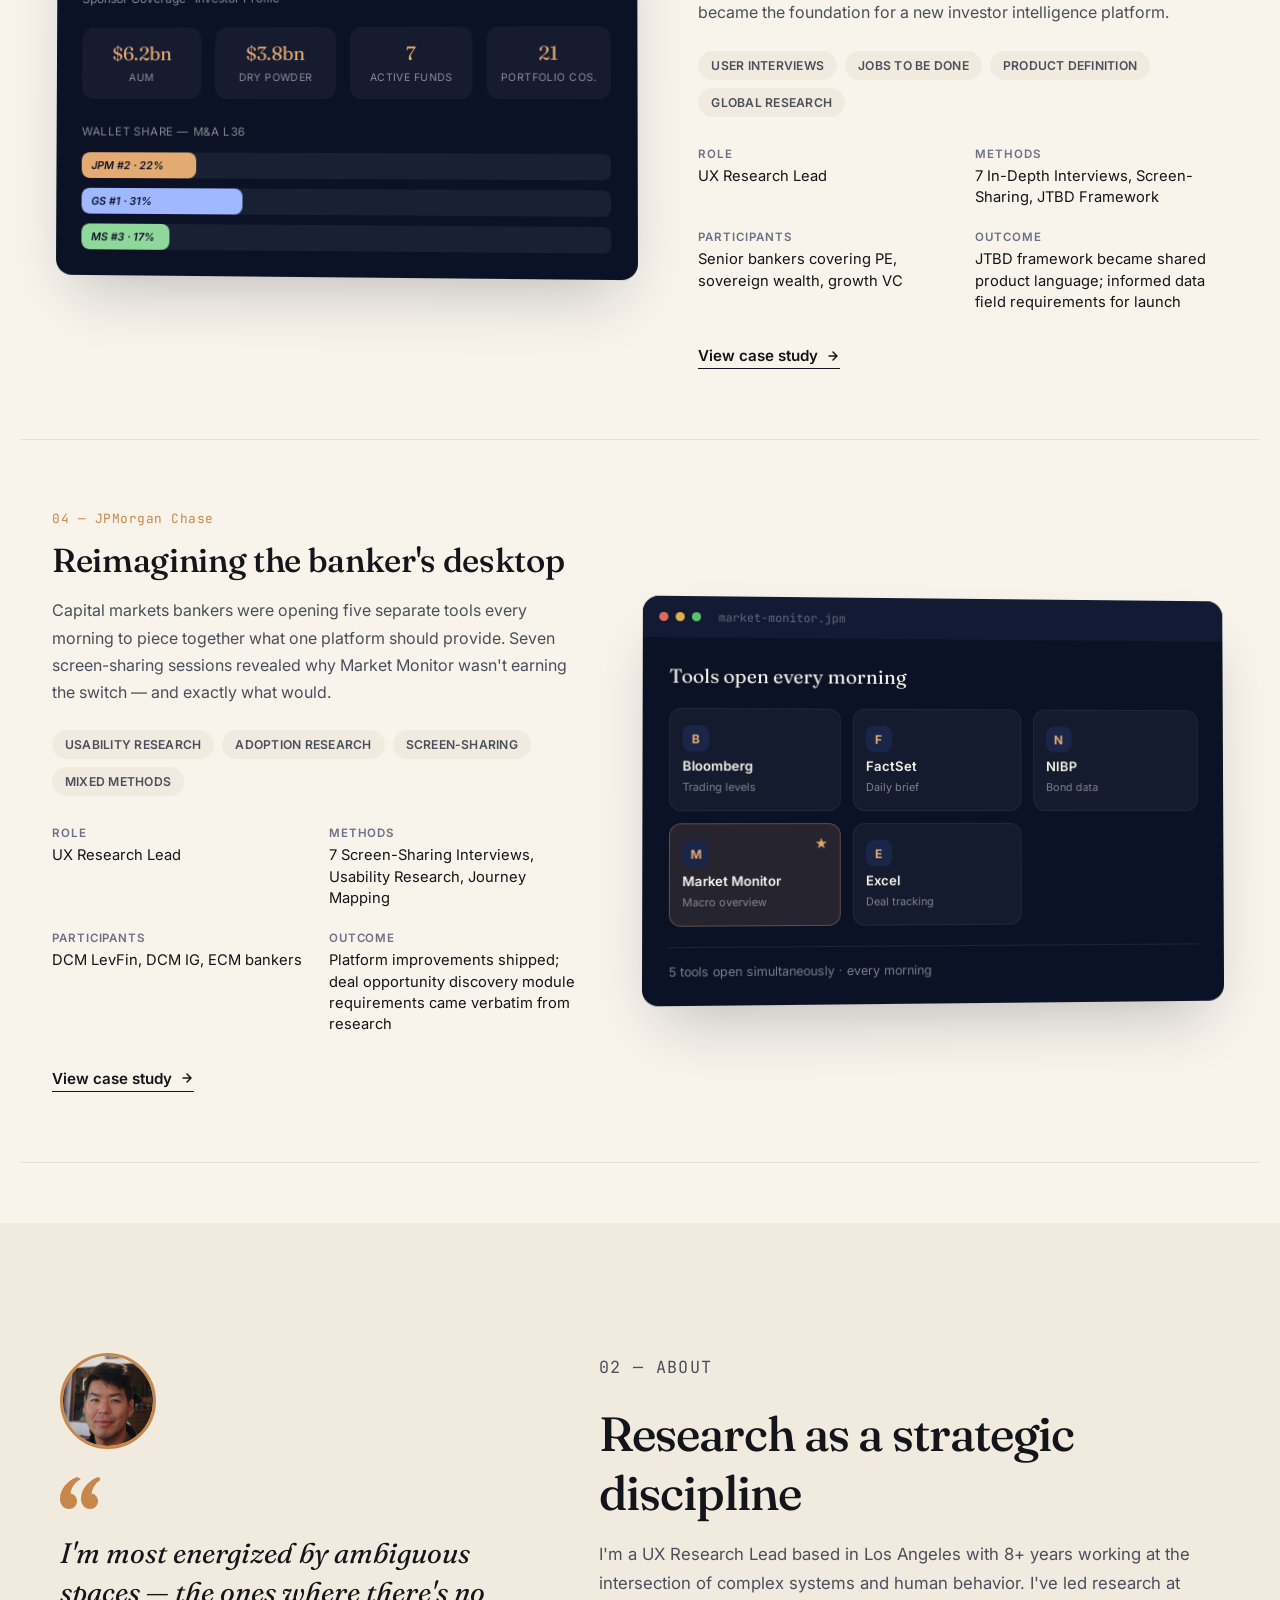
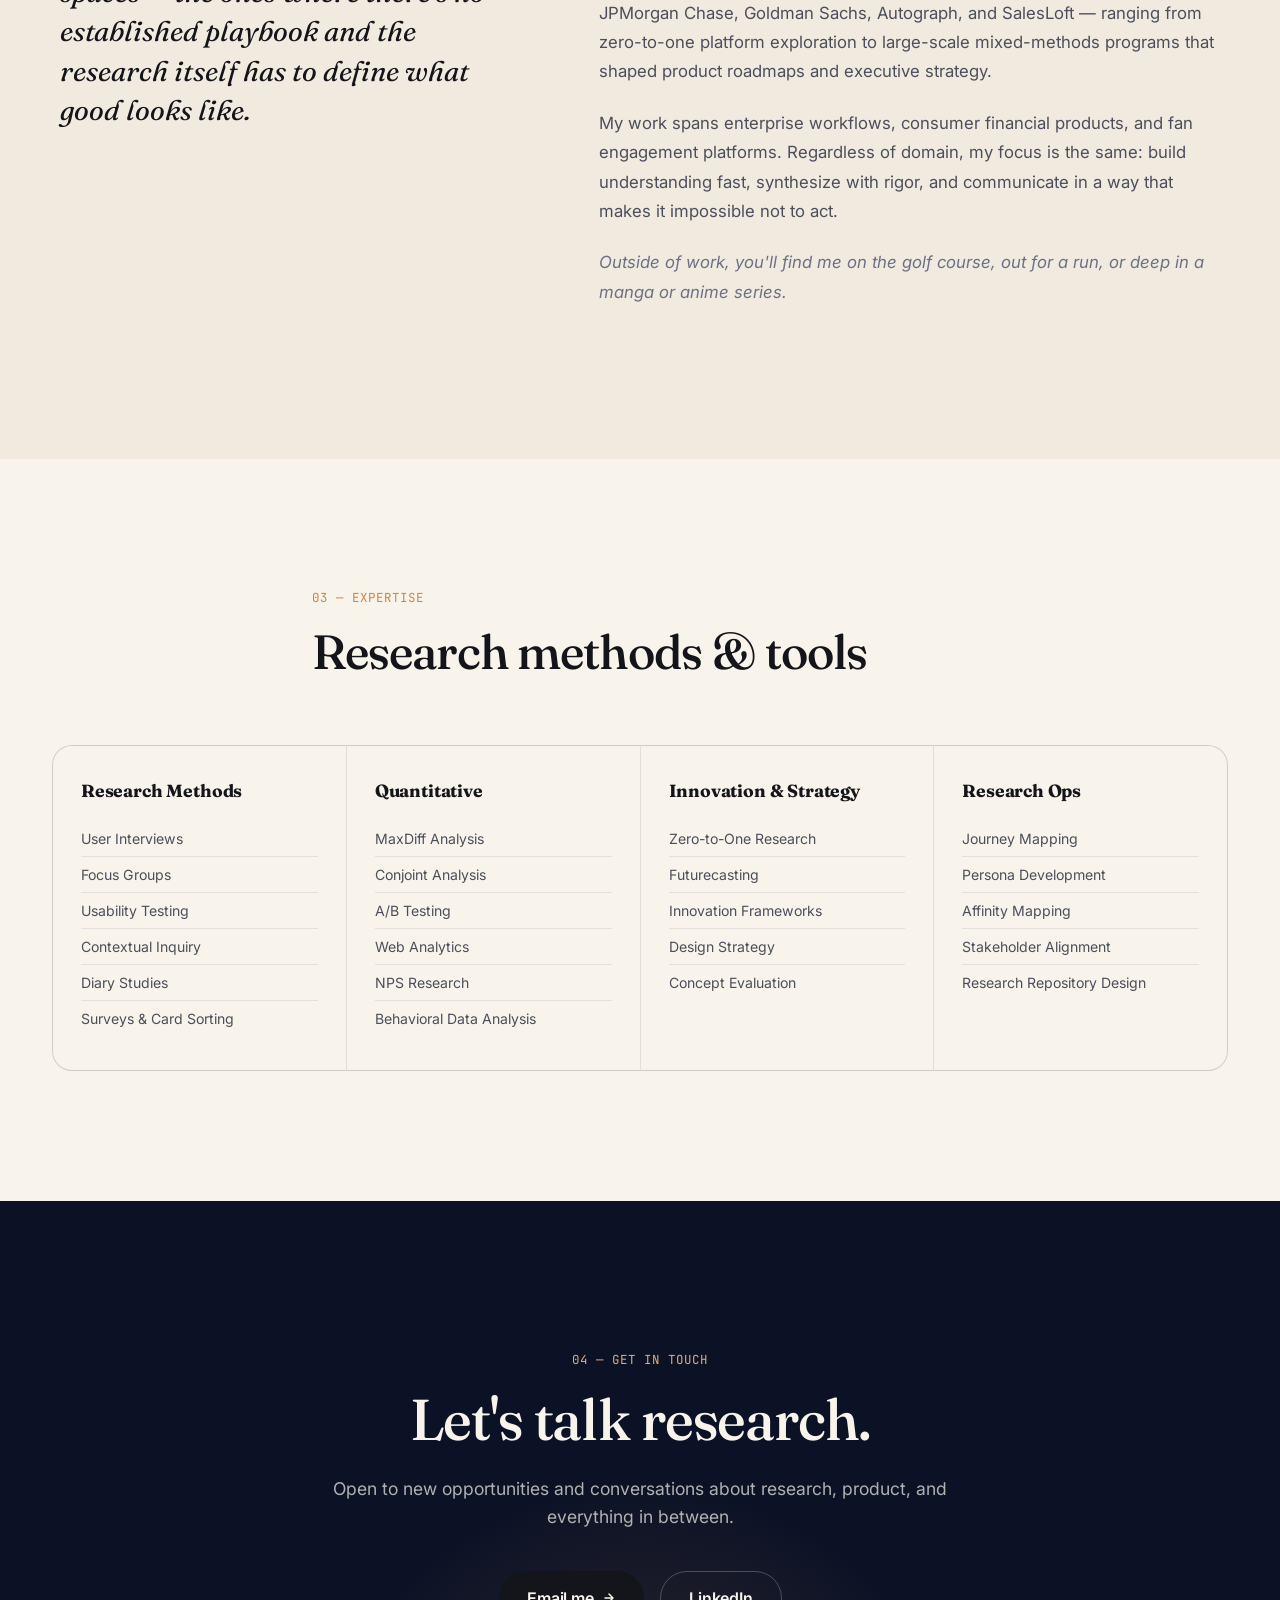
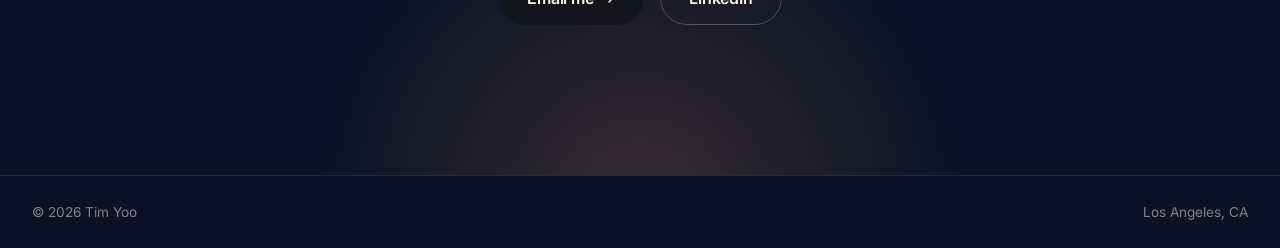
==== commit 07d7343b: "Redesign portfolio with new visual system - New type pairing (Fraunces + Inter) and warm navy/cream/" ====
--- a/index.html
+++ b/index.html
@@ -2,1362 +2,364 @@
 <html lang="en">
 <head>
 <meta charset="UTF-8">
-<link rel="icon" type="image/png" href="[data-uri]">
-
 <meta name="viewport" content="width=device-width, initial-scale=1.0">
-<title>Tim Yoo — UX Research</title>
+<title>Tim Yoo — UX Research Lead</title>
+<meta name="description" content="Tim Yoo is a UX Research Lead with 8+ years leading mixed-methods research at JPMorgan Chase, Goldman Sachs, Autograph, and SalesLoft.">
 <link rel="preconnect" href="https://fonts.googleapis.com">
 <link rel="preconnect" href="https://fonts.gstatic.com" crossorigin>
-<link href="https://fonts.googleapis.com/css2?family=DM+Serif+Display:ital@0;1&family=DM+Sans:wght@300;400;500&display=swap" rel="stylesheet">
-<style>
-  *, *::before, *::after { box-sizing: border-box; margin: 0; padding: 0; }
-
-  :root {
-    --navy: #1B2A4A;
-    --navy-mid: #2E4270;
-    --navy-light: #E8EDF5;
-    --navy-pale: #F4F6FA;
-    --ink: #141414;
-    --ink-mid: #3A3A3A;
-    --ink-soft: #6B6B6B;
-    --ink-faint: #A8A8A8;
-    --rule: #E2E2E2;
-    --white: #FFFFFF;
-    --accent: #C8A96E;
-    --accent-light: #F9F3E8;
-    --serif: 'DM Serif Display', Georgia, serif;
-    --sans: 'DM Sans', system-ui, sans-serif;
-    --max: 1100px;
-    --pad: clamp(1.5rem, 5vw, 4rem);
-  }
-
-  html { scroll-behavior: smooth; }
-
-  body {
-    font-family: var(--sans);
-    background: var(--white);
-    color: var(--ink);
-    font-size: 16px;
-    line-height: 1.6;
-    overflow-x: hidden;
-  }
-
-  /* ── NAV ── */
-  nav {
-    position: fixed;
-    top: 0; left: 0; right: 0;
-    z-index: 100;
-    background: rgba(255,255,255,0.92);
-    backdrop-filter: blur(12px);
-    border-bottom: 1px solid var(--rule);
-    padding: 0 var(--pad);
-    height: 56px;
-    display: flex;
-    align-items: center;
-    justify-content: space-between;
-  }
-
-  .nav-logo {
-    font-family: var(--serif);
-    font-size: 1.1rem;
-    color: var(--navy);
-    text-decoration: none;
-    letter-spacing: 0.01em;
-  }
-
-  .nav-links {
-    display: flex;
-    gap: 2rem;
-    list-style: none;
-  }
-
-  .nav-links a {
-    font-size: 0.82rem;
-    font-weight: 500;
-    letter-spacing: 0.08em;
-    text-transform: uppercase;
-    color: var(--ink-soft);
-    text-decoration: none;
-    transition: color 0.2s;
-  }
-
-  .nav-links a:hover { color: var(--navy); }
-
-  /* ── HERO ── */
-  .hero {
-    min-height: 72vh;
-    display: grid;
-    grid-template-columns: 1fr 1fr;
-    padding-top: 56px;
-  }
-
-  .hero-left {
-    background: var(--navy);
-    padding: var(--pad);
-    display: flex;
-    flex-direction: column;
-    justify-content: center;
-    position: relative;
-    overflow: hidden;
-  }
-
-  .hero-left::before {
-    content: '';
-    position: absolute;
-    top: -80px; right: -80px;
-    width: 320px; height: 320px;
-    border-radius: 50%;
-    border: 1px solid rgba(255,255,255,0.07);
-  }
-
-  .hero-left::after {
-    content: '';
-    position: absolute;
-    bottom: -120px; left: -60px;
-    width: 400px; height: 400px;
-    border-radius: 50%;
-    border: 1px solid rgba(255,255,255,0.05);
-  }
-
-  .hero-eyebrow {
-    font-size: 0.75rem;
-    font-weight: 500;
-    letter-spacing: 0.14em;
-    text-transform: uppercase;
-    color: var(--accent);
-    margin-bottom: 1.5rem;
-  }
-
-  .hero-name {
-    font-family: var(--serif);
-    font-size: clamp(3rem, 5vw, 4.5rem);
-    color: var(--white);
-    line-height: 1.05;
-    margin-bottom: 1.5rem;
-  }
-
-  .hero-name em {
-    font-style: italic;
-    color: rgba(255,255,255,0.55);
-  }
-
-  .hero-title {
-    font-size: 0.95rem;
-    font-weight: 300;
-    color: rgba(255,255,255,0.65);
-    line-height: 1.7;
-    max-width: 380px;
-    margin-bottom: 2.5rem;
-  }
-
-  .hero-cta {
-    display: inline-flex;
-    align-items: center;
-    gap: 0.5rem;
-    font-size: 0.82rem;
-    font-weight: 500;
-    letter-spacing: 0.08em;
-    text-transform: uppercase;
-    color: var(--accent);
-    text-decoration: none;
-    border-bottom: 1px solid rgba(200,169,110,0.4);
-    padding-bottom: 2px;
-    transition: border-color 0.2s;
-    width: fit-content;
-  }
-
-  .hero-cta:hover { border-color: var(--accent); }
-
-  .hero-right {
-    background: var(--navy-pale);
-    padding: var(--pad);
-    display: flex;
-    flex-direction: column;
-    justify-content: center;
-  }
-
-  .hero-stats {
-    display: grid;
-    grid-template-columns: 1fr 1fr;
-    gap: 1.5rem;
-    margin-bottom: 3rem;
-  }
-
-  .stat {
-    border-top: 2px solid var(--navy);
-    padding-top: 1rem;
-  }
-
-  .stat-num {
-    font-family: var(--serif);
-    font-size: 2.4rem;
-    color: var(--navy);
-    line-height: 1;
-    margin-bottom: 0.35rem;
-  }
-
-  .stat-label {
-    font-size: 0.78rem;
-    font-weight: 400;
-    color: var(--ink-soft);
-    line-height: 1.4;
-  }
-
-  .hero-companies {
-    padding-top: 2rem;
-    border-top: 1px solid var(--rule);
-  }
-
-  .companies-label {
-    font-size: 0.72rem;
-    letter-spacing: 0.1em;
-    text-transform: uppercase;
-    color: var(--ink-faint);
-    margin-bottom: 1rem;
-  }
-
-  .companies-list {
-    display: flex;
-    flex-wrap: wrap;
-    gap: 0.5rem 1.5rem;
-  }
-
-  .company-tag {
-    font-size: 0.85rem;
-    font-weight: 500;
-    color: var(--ink-mid);
-  }
-
-  /* ── SECTION SHARED ── */
-  section { padding: 6rem var(--pad); max-width: var(--max); margin: 0 auto; }
-
-  .section-label {
-    font-size: 0.72rem;
-    font-weight: 500;
-    letter-spacing: 0.14em;
-    text-transform: uppercase;
-    color: var(--accent);
-    margin-bottom: 0.75rem;
-  }
-
-  .section-heading {
-    font-family: var(--serif);
-    font-size: clamp(1.8rem, 3vw, 2.6rem);
-    color: var(--navy);
-    line-height: 1.15;
-    margin-bottom: 1rem;
-  }
-
-  .section-sub {
-    font-size: 1rem;
-    font-weight: 300;
-    color: var(--ink-soft);
-    max-width: 560px;
-    line-height: 1.7;
-  }
-
-  /* ── WORK / CASE STUDIES ── */
-  #work { padding-top: 0; max-width: 100%; padding-left: 0; padding-right: 0; }
-
-  .work-intro {
-    max-width: var(--max);
-    margin: 0 auto;
-    padding: 5rem var(--pad) 3rem;
-  }
-
-  .case-studies {
-    max-width: 1380px;
-    margin: 0 auto;
-    padding: 0 var(--pad) 5rem;
-  }
-
-  .case-study {
-    display: grid;
-    grid-template-columns: 1fr 1fr;
-    gap: 0;
-    border: 1px solid var(--rule);
-    border-radius: 12px;
-    overflow: hidden;
-    margin-bottom: 2.5rem;
-    background: #fff;
-    transition: box-shadow 0.25s ease, transform 0.25s ease;
-  }
-
-  .case-study:hover {
-    box-shadow: 0 12px 40px rgba(27,42,74,0.1);
-    transform: translateY(-3px);
-  }
-
-  /* odd cards: visual left, content right */
-  .case-study:nth-child(odd)  .case-visual  { order: 1; }
-  .case-study:nth-child(odd)  .case-content { order: 2; }
-  /* even cards: content left, visual right */
-  .case-study:nth-child(even) .case-content { order: 1; }
-  .case-study:nth-child(even) .case-visual  { order: 2; }
-
-  .case-visual {
-    min-height: 380px;
-    overflow: hidden;
-    display: flex;
-    align-items: center;
-    justify-content: center;
-  }
-
-  .case-content {
-    padding: 3rem 3rem;
-    display: flex;
-    flex-direction: column;
-    justify-content: center;
-  }
-
-  .case-num {
-    font-size: 0.72rem;
-    letter-spacing: 0.14em;
-    text-transform: uppercase;
-    color: var(--ink-faint);
-    margin-bottom: 0.5rem;
-  }
-
-  .case-title {
-    font-family: var(--serif);
-    font-size: clamp(1.5rem, 2vw, 2rem);
-    color: var(--navy);
-    line-height: 1.2;
-    margin-bottom: 1rem;
-  }
-
-  .case-desc {
-    font-size: 0.93rem;
-    font-weight: 300;
-    color: var(--ink-soft);
-    line-height: 1.75;
-    margin-bottom: 1.5rem;
-  }
-
-  .case-tags {
-    display: flex;
-    flex-wrap: wrap;
-    gap: 0.4rem;
-    margin-bottom: 1.75rem;
-  }
-
-  .tag {
-    font-size: 0.7rem;
-    font-weight: 500;
-    letter-spacing: 0.06em;
-    text-transform: uppercase;
-    color: var(--navy);
-    background: var(--navy-light);
-    padding: 3px 9px;
-    border-radius: 3px;
-  }
-
-  .case-details {
-    display: grid;
-    grid-template-columns: 1fr 1fr;
-    gap: 1rem;
-    padding-top: 1.25rem;
-    border-top: 1px solid var(--rule);
-    margin-bottom: 1.75rem;
-  }
-
-  .detail-label {
-    font-size: 0.68rem;
-    letter-spacing: 0.08em;
-    text-transform: uppercase;
-    color: var(--ink-faint);
-    margin-bottom: 0.25rem;
-  }
-
-  .detail-value {
-    font-size: 0.84rem;
-    font-weight: 500;
-    color: var(--ink-mid);
-    line-height: 1.4;
-  }
-
-  .case-link {
-    display: inline-flex;
-    align-items: center;
-    gap: 0.5rem;
-    font-size: 0.82rem;
-    font-weight: 600;
-    letter-spacing: 0.04em;
-    color: #ffffff !important;
-    background: var(--navy);
-    text-decoration: none;
-    padding-top: 0.75rem;
-    padding-bottom: 0.75rem;
-    padding-left: 1.75rem;
-    padding-right: 1.75rem;
-    border-radius: 50px;
-    border: none;
-    width: fit-content;
-    opacity: 1 !important;
-    transition: background 0.2s ease, transform 0.2s ease;
-  }
-
-  .case-link:hover {
-    background: var(--accent);
-    color: var(--navy) !important;
-    transform: translateY(-1px);
-  }
-
-
-  .case-content {
-    padding: 4rem var(--pad);
-    display: flex;
-    flex-direction: column;
-    justify-content: center;
-    max-width: 560px;
-  }
-
-  .case-num {
-    font-size: 0.72rem;
-    letter-spacing: 0.14em;
-    text-transform: uppercase;
-    color: var(--ink-faint);
-    margin-bottom: 0.5rem;
-  }
-
-  .case-title {
-    font-family: var(--serif);
-    font-size: clamp(1.6rem, 2.5vw, 2.2rem);
-    color: var(--navy);
-    line-height: 1.15;
-    margin-bottom: 1rem;
-  }
-
-  .case-desc {
-    font-size: 0.95rem;
-    font-weight: 300;
-    color: var(--ink-soft);
-    line-height: 1.75;
-    margin-bottom: 2rem;
-  }
-
-  .case-tags {
-    display: flex;
-    flex-wrap: wrap;
-    gap: 0.4rem;
-    margin-bottom: 2rem;
-  }
-
-  .tag {
-    font-size: 0.72rem;
-    font-weight: 500;
-    letter-spacing: 0.06em;
-    text-transform: uppercase;
-    color: var(--navy);
-    background: var(--navy-light);
-    padding: 4px 10px;
-    border-radius: 3px;
-  }
-
-  .case-details {
-    display: grid;
-    grid-template-columns: 1fr 1fr;
-    gap: 1.25rem;
-    margin-bottom: 2rem;
-    padding-top: 1.5rem;
-    border-top: 1px solid var(--rule);
-  }
-
-  .detail-label {
-    font-size: 0.72rem;
-    letter-spacing: 0.08em;
-    text-transform: uppercase;
-    color: var(--ink-faint);
-    margin-bottom: 0.3rem;
-  }
-
-  .detail-value {
-    font-size: 0.88rem;
-    font-weight: 500;
-    color: var(--ink-mid);
-  }
-
-  .case-visual {
-    position: relative;
-    overflow: hidden;
-    display: flex;
-    align-items: center;
-    justify-content: center;
-  }
-
-  /* Visual 1 - ECM / IPO Journey */
-  .visual-1 {
-    background: #0E1B33;
-  }
-
-  .visual-1 .v-inner {
-    width: 100%;
-    height: 100%;
-    padding: 3rem 2rem;
-    display: flex;
-    flex-direction: column;
-    justify-content: center;
-    gap: 1rem;
-  }
-
-  .journey-step {
-    display: flex;
-    align-items: center;
-    gap: 1rem;
-    opacity: 0;
-    animation: fadeSlide 0.5s forwards;
-  }
-
-  .journey-step:nth-child(1) { animation-delay: 0.1s; }
-  .journey-step:nth-child(2) { animation-delay: 0.25s; }
-  .journey-step:nth-child(3) { animation-delay: 0.4s; }
-  .journey-step:nth-child(4) { animation-delay: 0.55s; }
-  .journey-step:nth-child(5) { animation-delay: 0.7s; }
-
-  @keyframes fadeSlide {
-    from { opacity: 0; transform: translateX(-12px); }
-    to { opacity: 1; transform: translateX(0); }
-  }
-
-  .step-dot {
-    width: 10px; height: 10px;
-    border-radius: 50%;
-    background: var(--accent);
-    flex-shrink: 0;
-  }
-
-  .step-line {
-    flex: 1;
-    height: 1px;
-    background: rgba(255,255,255,0.12);
-  }
-
-  .step-label {
-    font-size: 0.75rem;
-    font-weight: 500;
-    color: rgba(255,255,255,0.7);
-    letter-spacing: 0.04em;
-    white-space: nowrap;
-  }
-
-  .step-bar {
-    height: 28px;
-    border-radius: 3px;
-    background: rgba(200,169,110,0.15);
-    border: 1px solid rgba(200,169,110,0.25);
-    display: flex;
-    align-items: center;
-    padding: 0 10px;
-    flex: 1;
-  }
-
-  .step-bar-fill {
-    height: 4px;
-    border-radius: 2px;
-    background: var(--accent);
-    opacity: 0.8;
-  }
-
-  .v-label {
-    font-size: 0.65rem;
-    letter-spacing: 0.12em;
-    text-transform: uppercase;
-    color: rgba(255,255,255,0.3);
-    text-align: center;
-    margin-top: 1rem;
-  }
-
-  /* Visual 2 - Investor Profile */
-  .visual-2 {
-    background: var(--navy-pale);
-  }
-
-  .investor-card {
-    background: var(--white);
-    border: 1px solid var(--rule);
-    border-radius: 10px;
-    padding: 1.5rem;
-    width: 80%;
-    max-width: 340px;
-    box-shadow: 0 4px 24px rgba(27,42,74,0.08);
-    opacity: 0;
-    animation: riseIn 0.6s 0.2s forwards;
-  }
-
-  @keyframes riseIn {
-    from { opacity: 0; transform: translateY(16px); }
-    to { opacity: 1; transform: translateY(0); }
-  }
-
-  .inv-header {
-    display: flex;
-    align-items: center;
-    gap: 0.75rem;
-    margin-bottom: 1.25rem;
-    padding-bottom: 1.25rem;
-    border-bottom: 1px solid var(--rule);
-  }
-
-  .inv-avatar {
-    width: 38px; height: 38px;
-    border-radius: 50%;
-    background: var(--navy);
-    display: flex;
-    align-items: center;
-    justify-content: center;
-    font-size: 0.75rem;
-    font-weight: 500;
-    color: white;
-    flex-shrink: 0;
-  }
-
-  .inv-name { font-weight: 500; font-size: 0.9rem; color: var(--ink); }
-  .inv-role { font-size: 0.75rem; color: var(--ink-soft); }
-
-  .inv-row {
-    display: flex;
-    justify-content: space-between;
-    align-items: center;
-    padding: 0.4rem 0;
-    font-size: 0.78rem;
-    border-bottom: 1px solid var(--rule);
-  }
-
-  .inv-row:last-child { border-bottom: none; }
-  .inv-row-label { color: var(--ink-soft); }
-  .inv-row-val { font-weight: 500; color: var(--ink); }
-
-  .inv-badge {
-    font-size: 0.65rem;
-    font-weight: 500;
-    letter-spacing: 0.04em;
-    padding: 2px 7px;
-    border-radius: 3px;
-    background: #E8EDF5;
-    color: var(--navy);
-  }
-
-  /* Visual 3 - Market Monitor */
-  .visual-3 {
-    background: #0E1B33;
-  }
-
-  .mm-ui {
-    width: 85%;
-    max-width: 400px;
-    background: rgba(255,255,255,0.05);
-    border: 1px solid rgba(255,255,255,0.1);
-    border-radius: 8px;
-    overflow: hidden;
-    opacity: 0;
-    animation: riseIn 0.6s 0.15s forwards;
-  }
-
-  .mm-topbar {
-    background: rgba(255,255,255,0.08);
-    padding: 0.6rem 1rem;
-    display: flex;
-    align-items: center;
-    gap: 0.5rem;
-    border-bottom: 1px solid rgba(255,255,255,0.08);
-  }
-
-  .mm-dot { width: 7px; height: 7px; border-radius: 50%; }
-  .mm-title { font-size: 0.72rem; font-weight: 500; color: rgba(255,255,255,0.6); margin-left: 0.5rem; }
-
-  .mm-body { padding: 1rem; }
-
-  .mm-row {
-    display: flex;
-    justify-content: space-between;
-    align-items: center;
-    padding: 0.5rem 0;
-    border-bottom: 1px solid rgba(255,255,255,0.06);
-    font-size: 0.75rem;
-  }
-
-  .mm-row:last-child { border-bottom: none; }
-  .mm-ticker { color: rgba(255,255,255,0.85); font-weight: 500; }
-  .mm-type { color: rgba(255,255,255,0.4); font-size: 0.68rem; }
-  .mm-up { color: #5DCAA5; font-weight: 500; }
-  .mm-pill {
-    font-size: 0.62rem;
-    font-weight: 500;
-    padding: 2px 7px;
-    border-radius: 3px;
-    background: rgba(93,202,165,0.15);
-    color: #5DCAA5;
-    border: 1px solid rgba(93,202,165,0.25);
-  }
-
-  /* ── ABOUT ── */
-  #about { background: var(--navy-pale); max-width: 100%; padding: 5rem var(--pad); }
-
-  .about-inner {
-    max-width: var(--max);
-    margin: 0 auto;
-    display: grid;
-    grid-template-columns: 1fr 1fr;
-    gap: 4rem;
-    align-items: center;
-  }
-
-  .about-left .section-heading { margin-bottom: 2rem; }
-
-  .about-philosophy {
-    font-family: var(--serif);
-    font-size: 1.2rem;
-    font-style: italic;
-    color: var(--navy-mid);
-    line-height: 1.6;
-    border-left: 3px solid var(--accent);
-    padding-left: 1.5rem;
-    margin-bottom: 2rem;
-  }
-
-  .about-body {
-    font-size: 0.95rem;
-    font-weight: 300;
-    color: var(--ink-soft);
-    line-height: 1.8;
-  }
-
-  .skills-grid {
-    display: grid;
-    grid-template-columns: 1fr 1fr;
-    gap: 2rem 2.5rem;
-  }
-
-  .skill-group { }
-
-  .skill-group-label {
-    font-size: 0.72rem;
-    letter-spacing: 0.1em;
-    text-transform: uppercase;
-    color: var(--navy);
-    font-weight: 500;
-    margin-bottom: 0.6rem;
-    border-bottom: 1px solid var(--navy-light);
-    padding-bottom: 0.4rem;
-  }
-
-  .skill-list {
-    list-style: none;
-    display: flex;
-    flex-direction: column;
-    gap: 0.25rem;
-  }
-
-  .skill-list li {
-    font-size: 0.82rem;
-    color: var(--ink-soft);
-    font-weight: 300;
-    padding-left: 0.75rem;
-    position: relative;
-  }
-
-  .skill-list li::before {
-    content: '—';
-    position: absolute;
-    left: 0;
-    color: var(--ink-faint);
-    font-size: 0.7rem;
-  }
-
-  /* ── CONTACT ── */
-  #contact {
-    text-align: center;
-    padding: 6rem var(--pad);
-    background: var(--navy);
-    max-width: 100%;
-  }
-
-  #contact .section-label { color: rgba(200,169,110,0.8); }
-  #contact .section-heading { color: var(--white); margin: 0 auto 1rem; }
-  #contact .section-sub { color: rgba(255,255,255,0.5); margin: 0 auto 2.5rem; text-align: center; }
-
-  .contact-links {
-    display: flex;
-    justify-content: center;
-    gap: 1.5rem;
-    flex-wrap: wrap;
-  }
-
-  .contact-link {
-    font-size: 0.82rem;
-    font-weight: 500;
-    letter-spacing: 0.08em;
-    text-transform: uppercase;
-    color: var(--accent);
-    text-decoration: none;
-    border: 1px solid rgba(200,169,110,0.3);
-    padding: 0.6rem 1.5rem;
-    border-radius: 3px;
-    transition: background 0.2s, border-color 0.2s;
-  }
-
-  .contact-link:hover {
-    background: rgba(200,169,110,0.1);
-    border-color: var(--accent);
-  }
-
-  /* ── FOOTER ── */
-  footer {
-    padding: 1.5rem var(--pad);
-    border-top: 1px solid var(--rule);
-    display: flex;
-    justify-content: space-between;
-    align-items: center;
-  }
-
-  footer p { font-size: 0.78rem; color: var(--ink-faint); }
-
-  /* ── SCROLL REVEAL ── */
-  .reveal {
-    opacity: 0;
-    transform: translateY(24px);
-    transition: opacity 0.7s ease, transform 0.7s ease;
-  }
-
-  .reveal.visible {
-    opacity: 1;
-    transform: none;
-  }
-
-  @media (max-width: 768px) {
-    .hero { grid-template-columns: 1fr; }
-    .case-study { grid-template-columns: 1fr; }
-    .case-study:nth-child(odd)  .case-visual  { order: 1; }
-    .case-study:nth-child(odd)  .case-content { order: 2; }
-    .case-study:nth-child(even) .case-content { order: 1; }
-    .case-study:nth-child(even) .case-visual  { order: 2; }
-    .case-visual { min-height: 300px; }
-    .about-inner { grid-template-columns: 1fr; gap: 2.5rem; }
-    .skills-grid { grid-template-columns: 1fr; }
-    nav .nav-links { display: none; }
-  }
-</style>
+<link href="https://fonts.googleapis.com/css2?family=Fraunces:ital,opsz,wght@0,9..144,400;0,9..144,500;0,9..144,600;1,9..144,500;1,9..144,600&family=Inter:wght@400;500;600;700&family=JetBrains+Mono:wght@400;500&display=swap" rel="stylesheet">
+<link rel="stylesheet" href="styles.css">
+<link rel="icon" type="image/png" href="favicon.png">
+<link rel="alternate icon" href="favicon.ico">
 </head>
 <body>
 
-<nav>
-  <a href="#" class="nav-logo">Tim Yoo</a>
-  <ul class="nav-links">
-    <li><a href="#work">Work</a></li>
-    <li><a href="#about">About</a></li>
-    <li><a href="tim_yoo_resume.pdf" target="_blank">Resume</a></li>
-    <li><a href="#contact">Contact</a></li>
-  </ul>
-</nav>
-
-<!-- HERO -->
-<div class="hero">
-  <div class="hero-left">
-    <p class="hero-eyebrow">UX Research Lead</p>
-    <h1 class="hero-name">Turning complexity<br>into <em>clarity</em></h1>
-    <p class="hero-title">8+ years leading mixed-methods research that shapes products, aligns teams, and uncovers what people actually need — before anyone thinks to ask.</p>
-    <a href="#work" class="hero-cta">View case studies ↓</a>
+<div class="grain"></div>
+<div class="progress-bar" id="progressBar"></div>
+
+<header class="nav" id="nav">
+  <div class="nav-inner">
+    <a href="#top" class="logo">Tim Yoo</a>
+    <nav class="nav-links" id="navLinks">
+      <a href="#work" data-nav="work">Work</a>
+      <a href="#about" data-nav="about">About</a>
+      <a href="#methods" data-nav="methods">Expertise</a>
+      <a href="tim_yoo_resume.pdf" target="_blank" rel="noopener">Resume</a>
+      <a href="#contact" data-nav="contact" class="nav-cta">Contact</a>
+    </nav>
+    <button class="nav-toggle" id="navToggle" aria-label="Toggle menu">
+      <span></span><span></span><span></span>
+    </button>
   </div>
-  <div class="hero-right">
-    <div class="hero-stats">
-      <div class="stat reveal">
-        <div class="stat-num">8+</div>
-        <div class="stat-label">Years leading UX research</div>
-      </div>
-      <div class="stat reveal">
-        <div class="stat-num">3</div>
-        <div class="stat-label">Industries: fintech, SaaS, consumer</div>
-      </div>
-      <div class="stat reveal">
-        <div class="stat-num">C-Suite</div>
-        <div class="stat-label">Research participants at exec level</div>
-      </div>
-      <div class="stat reveal">
-        <div class="stat-num">0→1</div>
-        <div class="stat-label">Research in emerging product spaces</div>
-      </div>
-    </div>
-    <div class="hero-companies">
-      <p class="companies-label">Previously</p>
-      <div class="companies-list">
-        <span class="company-tag">JPMorgan Chase</span>
-        <span class="company-tag">Goldman Sachs</span>
-        <span class="company-tag">Autograph</span>
-        <span class="company-tag">SalesLoft</span>
-      </div>
-    </div>
-  </div>
-</div>
-
-<!-- WORK -->
-<div id="work">
-  <div class="work-intro reveal">
-    <p class="section-label">Selected Work</p>
-    <h2 class="section-heading">Case Studies</h2>
-    <p class="section-sub">Four research projects spanning executive workshops, zero-to-one discovery, and large-scale mixed-methods programs — each shaping real product and strategy decisions.</p>
-  </div>
-
-  <div class="case-studies">
-
-    <!-- Case 1: ECM Journey -->
-    <div class="case-study">
-      <div class="case-visual visual-1" style="padding:2rem 1.5rem 1.5rem; overflow:hidden; background:#1a1f2e; display:flex; align-items:center; justify-content:center;">
-        <!-- Laptop mockup wrapper -->
-        <div style="width:100%; max-width:520px; position:relative;">
-          <!-- Screen bezel -->
-          <div style="background:#1a1a1f; border-radius:10px 10px 0 0; padding:10px 10px 0; border:2px solid #2e2e38; border-bottom:none; position:relative;">
-            <!-- Camera dot -->
-            <div style="width:6px; height:6px; border-radius:50%; background:#3a3a45; margin:0 auto 8px;"></div>
-            <!-- Screen content -->
-            <div style="border-radius:4px 4px 0 0; overflow:hidden; background:#0C1829; font-family:'Segoe UI',system-ui,sans-serif;">
-              <!-- ECM Banker Platform Mockup -->
-              <div style="width:100%; display:flex; flex-direction:column;">
-                <!-- App topbar -->
-                <div style="background:#0A1220; border-bottom:1px solid rgba(255,255,255,0.08); padding:7px 12px; display:flex; align-items:center; justify-content:space-between; flex-shrink:0;">
-                  <div style="display:flex; align-items:center; gap:8px;">
-                    <div style="font-size:9px; font-weight:700; color:#C8A96E; letter-spacing:.1em;">GIB</div>
-                    <div style="width:1px; height:10px; background:rgba(255,255,255,0.12);"></div>
-                    <div style="font-size:8px; color:rgba(255,255,255,0.45);">Deal Intelligence</div>
-                  </div>
-                  <div style="display:flex; gap:5px;">
-                    <div style="width:5px; height:5px; border-radius:50%; background:#E24B4A;"></div>
-                    <div style="width:5px; height:5px; border-radius:50%; background:#EF9F27;"></div>
-                    <div style="width:5px; height:5px; border-radius:50%; background:#63991A;"></div>
-                  </div>
-                </div>
-                <!-- Section label -->
-                <div style="padding:9px 12px 6px; background:#0C1829;">
-                  <div style="font-size:7.5px; font-weight:700; letter-spacing:.12em; text-transform:uppercase; color:#C8A96E; margin-bottom:5px;">ECM Prospects — Prospecting Pipeline</div>
-                  <div style="display:flex; gap:6px;">
-                    <div style="font-size:7.5px; color:rgba(255,255,255,0.6); background:rgba(200,169,110,0.15); border:1px solid rgba(200,169,110,0.3); border-radius:3px; padding:2px 7px;">All</div>
-                    <div style="font-size:7.5px; color:rgba(255,255,255,0.35); padding:2px 7px;">High priority</div>
-                    <div style="font-size:7.5px; color:rgba(255,255,255,0.35); padding:2px 7px;">My coverage</div>
-                  </div>
-                </div>
-                <!-- Deal rows -->
-                <div style="padding:0 8px 8px;">
-                  <div style="display:grid; grid-template-columns:24px 1fr 60px; gap:7px; align-items:center; padding:7px 5px; border-bottom:1px solid rgba(255,255,255,0.05);">
-                    <div style="width:24px; height:24px; border-radius:50%; background:rgba(255,255,255,0.07); border:1px solid rgba(255,255,255,0.1); display:flex; align-items:center; justify-content:center; font-size:7.5px; font-weight:700; color:rgba(255,255,255,0.7);">AV</div>
-                    <div><div style="font-size:9.5px; font-weight:600; color:rgba(255,255,255,0.9); margin-bottom:2px;">Axiom Ventures <span style="font-size:7.5px; color:rgba(255,255,255,0.35); font-weight:400;">$4.2B</span></div><div style="display:flex; align-items:center; gap:4px;"><div style="width:4px; height:4px; border-radius:50%; background:#E24B4A; flex-shrink:0;"></div><div style="font-size:8px; color:rgba(255,255,255,0.45);">IPO ready — window open</div></div></div>
-                    <div style="text-align:right;"><div style="font-size:7px; color:rgba(255,255,255,0.3); margin-bottom:2px;">3d ago</div><div style="font-size:7px; color:#C8A96E; font-weight:600;">Prospecting</div></div>
-                  </div>
-                  <div style="display:grid; grid-template-columns:24px 1fr 60px; gap:7px; align-items:center; padding:7px 5px; border-bottom:1px solid rgba(255,255,255,0.05);">
-                    <div style="width:24px; height:24px; border-radius:50%; background:rgba(255,255,255,0.07); border:1px solid rgba(255,255,255,0.1); display:flex; align-items:center; justify-content:center; font-size:7.5px; font-weight:700; color:rgba(255,255,255,0.7);">KG</div>
-                    <div><div style="font-size:9.5px; font-weight:600; color:rgba(255,255,255,0.9); margin-bottom:2px;">Kestrel Group <span style="font-size:7.5px; color:rgba(255,255,255,0.35); font-weight:400;">$1.8B</span></div><div style="display:flex; align-items:center; gap:4px;"><div style="width:4px; height:4px; border-radius:50%; background:#EF9F27; flex-shrink:0;"></div><div style="font-size:8px; color:rgba(255,255,255,0.45);">Block trade signal — Q1</div></div></div>
-                    <div style="text-align:right;"><div style="font-size:7px; color:rgba(255,255,255,0.3); margin-bottom:2px;">12d ago</div><div style="font-size:7px; color:#C8A96E; font-weight:600;">Origination</div></div>
-                  </div>
-                  <div style="display:grid; grid-template-columns:24px 1fr 60px; gap:7px; align-items:center; padding:7px 5px; border-bottom:1px solid rgba(255,255,255,0.05);">
-                    <div style="width:24px; height:24px; border-radius:50%; background:rgba(255,255,255,0.07); border:1px solid rgba(255,255,255,0.1); display:flex; align-items:center; justify-content:center; font-size:7.5px; font-weight:700; color:rgba(255,255,255,0.7);">MP</div>
-                    <div><div style="font-size:9.5px; font-weight:600; color:rgba(255,255,255,0.9); margin-bottom:2px;">MedPath Inc <span style="font-size:7.5px; color:rgba(255,255,255,0.35); font-weight:400;">$890M</span></div><div style="display:flex; align-items:center; gap:4px;"><div style="width:4px; height:4px; border-radius:50%; background:#E24B4A; flex-shrink:0;"></div><div style="font-size:8px; color:rgba(255,255,255,0.45);">Coverage gap · no action 45d</div></div></div>
-                    <div style="text-align:right;"><div style="font-size:7px; color:rgba(255,255,255,0.3); margin-bottom:2px;">45d ago</div><div style="font-size:7px; color:#C8A96E; font-weight:600;">Relationship</div></div>
-                  </div>
-                  <div style="display:grid; grid-template-columns:24px 1fr 60px; gap:7px; align-items:center; padding:7px 5px; border-bottom:1px solid rgba(255,255,255,0.05);">
-                    <div style="width:24px; height:24px; border-radius:50%; background:rgba(255,255,255,0.07); border:1px solid rgba(255,255,255,0.1); display:flex; align-items:center; justify-content:center; font-size:7.5px; font-weight:700; color:rgba(255,255,255,0.7);">TL</div>
-                    <div><div style="font-size:9.5px; font-weight:600; color:rgba(255,255,255,0.9); margin-bottom:2px;">TrueLayer <span style="font-size:7.5px; color:rgba(255,255,255,0.35); font-weight:400;">$2.1B</span></div><div style="display:flex; align-items:center; gap:4px;"><div style="width:4px; height:4px; border-radius:50%; background:#63991A; flex-shrink:0;"></div><div style="font-size:8px; color:rgba(255,255,255,0.45);">Roadshow prep underway</div></div></div>
-                    <div style="text-align:right;"><div style="font-size:7px; color:rgba(255,255,255,0.3); margin-bottom:2px;">1d ago</div><div style="font-size:7px; color:#C8A96E; font-weight:600;">Deal Prep</div></div>
-                  </div>
-                  <div style="display:grid; grid-template-columns:24px 1fr 60px; gap:7px; align-items:center; padding:7px 5px;">
-                    <div style="width:24px; height:24px; border-radius:50%; background:rgba(255,255,255,0.07); border:1px solid rgba(255,255,255,0.1); display:flex; align-items:center; justify-content:center; font-size:7.5px; font-weight:700; color:rgba(255,255,255,0.7);">HL</div>
-                    <div><div style="font-size:9.5px; font-weight:600; color:rgba(255,255,255,0.9); margin-bottom:2px;">Helios Labs <span style="font-size:7.5px; color:rgba(255,255,255,0.35); font-weight:400;">$650M</span></div><div style="display:flex; align-items:center; gap:4px;"><div style="width:4px; height:4px; border-radius:50%; background:#E24B4A; flex-shrink:0;"></div><div style="font-size:8px; color:rgba(255,255,255,0.45);">Competitor win — GS mandate</div></div></div>
-                    <div style="text-align:right;"><div style="font-size:7px; color:rgba(255,255,255,0.3); margin-bottom:2px;">8d ago</div><div style="font-size:7px; color:#C8A96E; font-weight:600;">Monitoring</div></div>
-                  </div>
-                </div>
-                <!-- Bottom bar -->
-                <div style="background:#0A1220; border-top:1px solid rgba(255,255,255,0.07); padding:6px 12px; display:flex; justify-content:space-between; align-items:center;">
-                  <div style="font-size:7.5px; color:rgba(255,255,255,0.3);">5 active prospects · 2 require action</div>
-                  <div style="font-size:7.5px; color:#C8A96E; font-weight:500;">+ Add prospect</div>
-                </div>
-              </div>
+</header>
+
+<main id="top">
+
+  <!-- HERO -->
+  <section class="hero" id="hero">
+    <div class="hero-glow" id="heroGlow"></div>
+    <div class="hero-inner">
+      <p class="reveal eyebrow"><span class="eyebrow-dot"></span>UX Research Lead — Los Angeles</p>
+      <h1 class="hero-title">
+        <span class="reveal-line"><span class="reveal-inner">Turning complexity</span></span>
+        <span class="reveal-line"><span class="reveal-inner">into <em>clarity</em>.</span></span>
+      </h1>
+      <p class="hero-sub reveal">8+ years leading mixed-methods research that shapes products, aligns executive teams, and uncovers what people actually need — before anyone thinks to ask.</p>
+      <div class="hero-actions reveal">
+        <a href="#work" class="btn btn-primary magnetic"><span>View case studies</span> <svg width="14" height="14" viewBox="0 0 14 14" fill="none"><path d="M3 7H11M11 7L7 3M11 7L7 11" stroke="currentColor" stroke-width="1.5" stroke-linecap="round" stroke-linejoin="round"/></svg></a>
+        <a href="#contact" class="btn btn-ghost magnetic">Get in touch</a>
+      </div>
+    </div>
+
+    <div class="hero-stats reveal">
+      <div class="stat-card">
+        <span class="stat-num" data-count="8" data-suffix="+">0</span>
+        <span class="stat-label">Years leading UX research</span>
+      </div>
+      <div class="stat-card">
+        <span class="stat-num" data-count="3">0</span>
+        <span class="stat-label">Industries — fintech, SaaS, consumer</span>
+      </div>
+      <div class="stat-card">
+        <span class="stat-num-static">C‑Suite</span>
+        <span class="stat-label">Research reaching executive level</span>
+      </div>
+      <div class="stat-card">
+        <span class="stat-num-static">0→1</span>
+        <span class="stat-label">Research in emerging product spaces</span>
+      </div>
+    </div>
+  </section>
+
+  <!-- LOGO MARQUEE -->
+  <section class="marquee-section reveal">
+    <p class="marquee-label">Previously at</p>
+    <div class="marquee">
+      <div class="marquee-track">
+        <span>JPMorgan Chase</span><span class="dot">·</span>
+        <span>Goldman Sachs</span><span class="dot">·</span>
+        <span>Autograph</span><span class="dot">·</span>
+        <span>SalesLoft</span><span class="dot">·</span>
+        <span>JPMorgan Chase</span><span class="dot">·</span>
+        <span>Goldman Sachs</span><span class="dot">·</span>
+        <span>Autograph</span><span class="dot">·</span>
+        <span>SalesLoft</span><span class="dot">·</span>
+      </div>
+    </div>
+  </section>
+
+  <!-- WORK -->
+  <section class="work" id="work">
+    <div class="section-head reveal">
+      <p class="section-kicker">01 — Selected Work</p>
+      <h2 class="section-title">Case studies</h2>
+      <p class="section-desc">Four research programs spanning executive workshops, zero-to-one discovery, and large-scale mixed-methods research — each shaping real product and strategy decisions.</p>
+    </div>
+
+    <!-- CASE 1 -->
+    <article class="case reveal">
+      <div class="case-visual">
+        <div class="browser-frame">
+          <div class="browser-chrome"><span></span><span></span><span></span><div class="chrome-title">deal-intelligence.jpm</div></div>
+          <div class="mock mock-journey">
+            <div class="mock-header">
+              <div class="mock-badge">GIB · Deal Intelligence</div>
+              <div class="mock-title">IPO Lifecycle Map</div>
+            </div>
+            <div class="journey-track">
+              <div class="journey-line"></div>
+              <div class="journey-node done"><span class="node-dot"></span><span class="node-label">Origination</span></div>
+              <div class="journey-node done"><span class="node-dot"></span><span class="node-label">Filing</span></div>
+              <div class="journey-node active"><span class="node-dot"></span><span class="node-label">Roadshow</span></div>
+              <div class="journey-node"><span class="node-dot"></span><span class="node-label">Pricing</span></div>
+              <div class="journey-node"><span class="node-dot"></span><span class="node-label">Listing</span></div>
+            </div>
+            <div class="journey-detail">
+              <div class="jd-row"><span class="jd-avatar">TL</span><div><div class="jd-title">TrueLayer · $2.1B</div><div class="jd-sub">Roadshow prep underway — 1d ago</div></div><span class="jd-tag">Deal Prep</span></div>
+              <div class="jd-row"><span class="jd-avatar">AV</span><div><div class="jd-title">Axiom Ventures · $4.2B</div><div class="jd-sub">IPO ready — window open</div></div><span class="jd-tag alt">Prospecting</span></div>
             </div>
           </div>
-          <!-- Laptop base -->
-          <div style="background:linear-gradient(180deg,#252530 0%,#1a1a23 100%); height:12px; border-radius:0 0 4px 4px; border:2px solid #2e2e38; border-top:none; position:relative;">
-            <div style="position:absolute; left:50%; transform:translateX(-50%); top:2px; width:60px; height:5px; background:#141418; border-radius:0 0 3px 3px;"></div>
-          </div>
-          <!-- Laptop foot -->
-          <div style="background:linear-gradient(180deg,#1a1a23 0%,#111116 100%); height:5px; border-radius:0 0 8px 8px; margin:0 10px; border:1px solid #222228; border-top:none;"></div>
-        </div>
-      </div>
-      <div class="case-content reveal">
+        </div>
+      </div>
+      <div class="case-content">
         <p class="case-num">01 — JPMorgan Chase</p>
-        <h3 class="case-title">Mapping the IPO Journey End-to-End</h3>
+        <h3 class="case-title">Mapping the IPO journey end-to-end</h3>
         <p class="case-desc">ECM bankers navigate one of the most complex, high-stakes deal processes in finance — and most of that complexity lived only in their heads. We ran two intensive working sessions with senior ECM executives to surface, document, and map the full lifecycle of an IPO deal. The research reached the #3 product executive at the firm, reporting directly to Jamie Dimon, and drove six downstream initiatives across platform strategy, AI, and onboarding.</p>
         <div class="case-tags">
-          <span class="tag">Executive Workshops</span>
-          <span class="tag">Journey Mapping</span>
-          <span class="tag">Executive Research</span>
-          <span class="tag">Zero-to-One</span>
-        </div>
-        <div class="case-details">
-          <div>
-            <p class="detail-label">Role</p>
-            <p class="detail-value">UX Research Lead</p>
+          <span>Executive Workshops</span><span>Journey Mapping</span><span>Executive Research</span><span>Zero-to-One</span>
+        </div>
+        <div class="case-meta">
+          <div><span class="meta-label">Role</span><span class="meta-value">UX Research Lead</span></div>
+          <div><span class="meta-label">Methods</span><span class="meta-value">2 × 2hr Executive Workshops, SME Interviews, Journey Mapping</span></div>
+          <div><span class="meta-label">Participants</span><span class="meta-value">3 MDs, 1 ED, 1 VP — North America &amp; EMEA</span></div>
+          <div><span class="meta-label">Outcome</span><span class="meta-value">First firm-wide lifecycle map; 6 downstream initiatives</span></div>
+        </div>
+        <a href="ecm-case-study.html" class="case-link">View case study <svg width="14" height="14" viewBox="0 0 14 14" fill="none"><path d="M3 7H11M11 7L7 3M11 7L7 11" stroke="currentColor" stroke-width="1.5" stroke-linecap="round" stroke-linejoin="round"/></svg></a>
+      </div>
+    </article>
+
+    <!-- CASE 2 -->
+    <article class="case case-reverse reveal">
+      <div class="case-visual">
+        <div class="phone-frame">
+          <div class="phone-notch"></div>
+          <div class="mock mock-pass">
+            <div class="pass-card">
+              <div class="pass-top">
+                <span>AUTOGRAPH</span>
+                <span class="pass-tier">GOLD</span>
+              </div>
+              <div class="pass-name">Tom Brady Pass</div>
+              <div class="pass-holder"><span class="pass-avatar">TB</span> Signature Member</div>
+              <div class="pass-points"><span class="pp-num">2,840</span><span class="pp-label">Fan Points</span></div>
+            </div>
+            <div class="pass-list">
+              <div class="pass-item">
+                <span class="pi-icon">🏈</span>
+                <div><div class="pi-title">Private Training Session</div><div class="pi-sub">Tampa · 12 spots left</div></div>
+                <span class="pi-cta">Claim</span>
+              </div>
+              <div class="pass-item">
+                <span class="pi-icon">✍️</span>
+                <div><div class="pi-title">Signed TB12 Jersey</div><div class="pi-sub">Authenticated</div></div>
+                <span class="pi-status">Owned</span>
+              </div>
+              <div class="pass-item">
+                <span class="pi-icon">🎤</span>
+                <div><div class="pi-title">Personal Voicemail</div><div class="pi-sub">Redeemed · Dec</div></div>
+                <span class="pi-status done">Done</span>
+              </div>
+            </div>
           </div>
-          <div>
-            <p class="detail-label">Methods</p>
-            <p class="detail-value">2 × 2hr Executive Workshops, SME Interviews, Journey Mapping</p>
+        </div>
+      </div>
+      <div class="case-content">
+        <p class="case-num">02 — Autograph</p>
+        <h3 class="case-title">From collectibles to fan experiences</h3>
+        <p class="case-desc">Autograph's NFT platform was losing users and community sentiment was tanking. A three-phase zero-to-one research program — 11 interviews, 4 focus groups, and an n=4,000 survey — revealed fans didn't want more digital collectibles. They wanted to get closer to their favorite athletes in real life. The research pivoted the company's entire product strategy.</p>
+        <div class="case-tags">
+          <span>User Interviews</span><span>Focus Groups</span><span>MaxDiff Survey</span><span>Persona Development</span><span>Zero-to-One</span>
+        </div>
+        <div class="case-meta">
+          <div><span class="meta-label">Role</span><span class="meta-value">Senior Researcher</span></div>
+          <div><span class="meta-label">Methods</span><span class="meta-value">Interviews, Focus Groups, MaxDiff Survey (n=4,000)</span></div>
+          <div><span class="meta-label">Participants</span><span class="meta-value">Autograph users + football / Tom Brady fans</span></div>
+          <div><span class="meta-label">Outcome</span><span class="meta-value">Full product pivot to fan experience platform</span></div>
+        </div>
+        <a href="autograph-case-study.html" class="case-link">View case study <svg width="14" height="14" viewBox="0 0 14 14" fill="none"><path d="M3 7H11M11 7L7 3M11 7L7 11" stroke="currentColor" stroke-width="1.5" stroke-linecap="round" stroke-linejoin="round"/></svg></a>
+      </div>
+    </article>
+
+    <!-- CASE 3 -->
+    <article class="case reveal">
+      <div class="case-visual">
+        <div class="browser-frame">
+          <div class="browser-chrome"><span></span><span></span><span></span><div class="chrome-title">dash.jpm — sponsor coverage</div></div>
+          <div class="mock mock-dash">
+            <div class="dash-head">
+              <div><div class="dash-title">Peak Rock Capital</div><div class="dash-sub">Sponsor Coverage · Investor Profile</div></div>
+              <div class="dash-leads"><div><span class="dl-label">Coverage Lead</span><span class="dl-name">John Ross</span></div></div>
+            </div>
+            <div class="dash-metrics">
+              <div><span class="dm-num">$6.2bn</span><span class="dm-label">AUM</span></div>
+              <div><span class="dm-num">$3.8bn</span><span class="dm-label">Dry Powder</span></div>
+              <div><span class="dm-num">7</span><span class="dm-label">Active Funds</span></div>
+              <div><span class="dm-num">21</span><span class="dm-label">Portfolio Cos.</span></div>
+            </div>
+            <div class="dash-wallet">
+              <span class="dw-label">Wallet Share — M&amp;A L36</span>
+              <div class="dw-bar"><span class="dw-fill jpm" style="width:22%"><em>JPM #2 · 22%</em></span></div>
+              <div class="dw-bar"><span class="dw-fill gs" style="width:31%"><em>GS #1 · 31%</em></span></div>
+              <div class="dw-bar"><span class="dw-fill ms" style="width:17%"><em>MS #3 · 17%</em></span></div>
+            </div>
           </div>
-          <div>
-            <p class="detail-label">Participants</p>
-            <p class="detail-value">3 MDs, 1 ED, 1 VP — North America & EMEA</p>
-          </div>
-          <div>
-            <p class="detail-label">Outcome</p>
-            <p class="detail-value">First firm-wide lifecycle map; 6 downstream initiatives</p>
-          </div>
-        </div>
-        <a href="ecm-case-study.html" class="case-link">View Case Study →</a>
-      </div>
-    </div>
-
-    <!-- Case 2: Autograph -->
-    <div class="case-study">
-      <div class="case-content reveal">
-        <p class="case-num">02 &mdash; Autograph</p>
-        <h3 class="case-title">From Collectibles<br>to <em>Fan Experiences</em></h3>
-        <p class="case-desc">Autograph's NFT platform was losing users and community sentiment was tanking. A three-phase zero-to-one research program — 11 interviews, 4 focus groups, and an n=3,000 survey — revealed fans didn't want more digital collectibles. They wanted to get closer to their favorite athletes in real life. The research pivoted the company's entire product strategy.</p>
-        <div class="case-tags">
-          <span class="tag">User Interviews</span>
-          <span class="tag">Focus Groups</span>
-          <span class="tag">MaxDiff Survey</span>
-          <span class="tag">Persona Development</span>
-          <span class="tag">Zero-to-One</span>
-        </div>
-        <div class="case-details">
-          <div>
-            <p class="detail-label">Role</p>
-            <p class="detail-value">Senior Researcher</p>
-          </div>
-          <div>
-            <p class="detail-label">Methods</p>
-            <p class="detail-value">Interviews, Focus Groups, MaxDiff Survey (n=3,000)</p>
-          </div>
-          <div>
-            <p class="detail-label">Participants</p>
-            <p class="detail-value">Autograph users + football / Tom Brady fans</p>
-          </div>
-          <div>
-            <p class="detail-label">Outcome</p>
-            <p class="detail-value">Full product pivot to fan experience platform</p>
-          </div>
-        </div>
-        <a href="autograph-case-study.html" class="case-link">View Case Study →</a>
-      </div>
-      <div class="case-visual" style="padding:2rem 1.5rem 1.5rem; overflow:hidden; background:#111118; display:flex; align-items:center; justify-content:center;">
-        <!-- Phone mockup wrapper -->
-        <div style="position:relative; width:200px; flex-shrink:0;">
-          <!-- Phone shell -->
-          <div style="background:linear-gradient(145deg,#2a2a35,#1a1a22); border-radius:30px; padding:12px 8px 10px; border:2px solid #3a3a48; box-shadow:0 24px 64px rgba(0,0,0,0.6), inset 0 1px 0 rgba(255,255,255,0.07);">
-            <!-- Notch -->
-            <div style="width:60px; height:16px; background:#1a1a22; border-radius:0 0 10px 10px; margin:0 auto 8px; position:relative; display:flex; align-items:center; justify-content:center; gap:4px;">
-              <div style="width:6px; height:6px; border-radius:50%; background:#2a2a30;"></div>
-              <div style="width:18px; height:4px; border-radius:2px; background:#2a2a30;"></div>
-            </div>
-            <!-- Screen -->
-            <div style="border-radius:18px; overflow:hidden; background:#0D0D0D; font-family:'Segoe UI',system-ui,sans-serif;">
-              <!-- App topbar -->
-              <div style="background:#0A0A0A; padding:8px 10px; display:flex; align-items:center; justify-content:space-between; border-bottom:1px solid rgba(255,255,255,0.07);">
-                <div style="font-size:9px; font-weight:700; color:#E8470A; letter-spacing:.06em;">AUTOGRAPH</div>
-                <div style="font-size:6.5px; color:rgba(255,255,255,0.35); background:rgba(232,71,10,0.15); border:1px solid rgba(232,71,10,0.3); border-radius:3px; padding:1px 5px;">Tom Brady Pass</div>
-              </div>
-              <!-- Hero card -->
-              <div style="background:linear-gradient(135deg,#1A0800,#2A0F00); padding:10px; border-bottom:1px solid rgba(255,255,255,0.07);">
-                <div style="display:flex; align-items:center; gap:8px; margin-bottom:8px;">
-                  <div style="width:30px; height:30px; border-radius:50%; background:linear-gradient(135deg,#E8470A,#C03000); display:flex; align-items:center; justify-content:center; font-size:9px; font-weight:700; color:white; flex-shrink:0;">TB</div>
-                  <div style="flex:1;">
-                    <div style="font-size:9.5px; font-weight:700; color:white;">Tom Brady</div>
-                    <div style="font-size:7px; color:rgba(255,255,255,0.45); margin-top:1px;">Signature Member · Gold</div>
-                  </div>
-                  <div style="text-align:right;">
-                    <div style="font-size:12px; font-weight:700; color:#E8470A; line-height:1;">2,840</div>
-                    <div style="font-size:6px; color:rgba(255,255,255,0.35);">Fan Points</div>
-                  </div>
-                </div>
-                <div style="display:grid; grid-template-columns:1fr 1fr 1fr; gap:4px;">
-                  <div style="background:rgba(255,255,255,0.06); border-radius:5px; padding:5px; text-align:center;"><div style="font-size:11px; font-weight:700; color:white; line-height:1;">3</div><div style="font-size:6px; color:rgba(255,255,255,0.4); margin-top:1px;">Experiences</div></div>
-                  <div style="background:rgba(255,255,255,0.06); border-radius:5px; padding:5px; text-align:center;"><div style="font-size:11px; font-weight:700; color:white; line-height:1;">2</div><div style="font-size:6px; color:rgba(255,255,255,0.4); margin-top:1px;">Signed items</div></div>
-                  <div style="background:rgba(255,255,255,0.06); border-radius:5px; padding:5px; text-align:center;"><div style="font-size:11px; font-weight:700; color:#E8470A; line-height:1;">1</div><div style="font-size:6px; color:rgba(255,255,255,0.4); margin-top:1px;">New</div></div>
-                </div>
-              </div>
-              <!-- Experiences list -->
-              <div style="padding:7px 8px 5px;">
-                <div style="font-size:6.5px; font-weight:700; letter-spacing:.1em; text-transform:uppercase; color:rgba(255,255,255,0.3); margin-bottom:6px;">Exclusive Access — Unlocked</div>
-                <div style="background:rgba(255,255,255,0.05); border:1px solid rgba(232,71,10,0.4); border-radius:7px; padding:7px 8px; display:flex; gap:7px; align-items:center; margin-bottom:5px;">
-                  <div style="width:26px; height:26px; border-radius:5px; background:#E8470A; display:flex; align-items:center; justify-content:center; font-size:11px; flex-shrink:0;">🏈</div>
-                  <div style="flex:1;">
-                    <div style="font-size:8.5px; font-weight:600; color:white; margin-bottom:1px;">Private Training Session</div>
-                    <div style="font-size:6.5px; color:rgba(255,255,255,0.4);">Tampa · March 2025 · 12 spots left</div>
-                  </div>
-                  <div style="font-size:7px; color:#E8470A; font-weight:700; flex-shrink:0;">Claim →</div>
-                </div>
-                <div style="background:rgba(255,255,255,0.03); border:1px solid rgba(255,255,255,0.07); border-radius:7px; padding:7px 8px; display:flex; gap:7px; align-items:center; margin-bottom:5px;">
-                  <div style="width:26px; height:26px; border-radius:5px; background:rgba(255,255,255,0.08); display:flex; align-items:center; justify-content:center; font-size:11px; flex-shrink:0;">✍️</div>
-                  <div style="flex:1;">
-                    <div style="font-size:8.5px; font-weight:600; color:rgba(255,255,255,0.65); margin-bottom:1px;">Signed TB12 Jersey</div>
-                    <div style="font-size:6.5px; color:rgba(255,255,255,0.3);">Authenticated · Ships Feb 2025</div>
-                  </div>
-                  <div style="font-size:7px; color:rgba(255,255,255,0.3); flex-shrink:0;">Owned</div>
-                </div>
-                <div style="background:rgba(255,255,255,0.03); border:1px solid rgba(255,255,255,0.07); border-radius:7px; padding:7px 8px; display:flex; gap:7px; align-items:center;">
-                  <div style="width:26px; height:26px; border-radius:5px; background:rgba(255,255,255,0.08); display:flex; align-items:center; justify-content:center; font-size:11px; flex-shrink:0;">🎤</div>
-                  <div style="flex:1;">
-                    <div style="font-size:8.5px; font-weight:600; color:rgba(255,255,255,0.65); margin-bottom:1px;">Personal Voicemail</div>
-                    <div style="font-size:6.5px; color:rgba(255,255,255,0.3);">Redeemed · Dec 2024</div>
-                  </div>
-                  <div style="font-size:7px; color:rgba(255,255,255,0.3); flex-shrink:0;">Done</div>
-                </div>
-              </div>
-              <!-- Home indicator -->
-              <div style="padding:8px; display:flex; justify-content:center;">
-                <div style="width:40px; height:3px; background:rgba(255,255,255,0.2); border-radius:2px;"></div>
-              </div>
-            </div>
-          </div>
-          <!-- Side buttons -->
-          <div style="position:absolute; left:-4px; top:60px; width:3px; height:20px; background:#2a2a35; border-radius:2px 0 0 2px;"></div>
-          <div style="position:absolute; left:-4px; top:88px; width:3px; height:30px; background:#2a2a35; border-radius:2px 0 0 2px;"></div>
-          <div style="position:absolute; left:-4px; top:126px; width:3px; height:30px; background:#2a2a35; border-radius:2px 0 0 2px;"></div>
-          <div style="position:absolute; right:-4px; top:80px; width:3px; height:40px; background:#2a2a35; border-radius:0 2px 2px 0;"></div>
-        </div>
-      </div>
-    </div>
-
-    <!-- Case 3: Investor Profile -->
-    <div class="case-study">
-      <div class="case-content reveal">
+        </div>
+      </div>
+      <div class="case-content">
         <p class="case-num">03 — JPMorgan Chase</p>
-        <h3 class="case-title">The Snapshot<br>Before the Room</h3>
+        <h3 class="case-title">The snapshot before the room</h3>
         <p class="case-desc">Senior bankers covering the world's largest private equity firms were walking into meetings unprepared — not from lack of effort, but from lack of a single, coherent view of their client. Seven in-depth interviews across North America and Europe surfaced five Jobs to Be Done that became the foundation for a new investor intelligence platform.</p>
         <div class="case-tags">
-          <span class="tag">User Interviews</span>
-          <span class="tag">Jobs to Be Done</span>
-          <span class="tag">Product Definition</span>
-          <span class="tag">Global Research</span>
-        </div>
-        <div class="case-details">
-          <div>
-            <p class="detail-label">Role</p>
-            <p class="detail-value">UX Research Lead</p>
+          <span>User Interviews</span><span>Jobs to Be Done</span><span>Product Definition</span><span>Global Research</span>
+        </div>
+        <div class="case-meta">
+          <div><span class="meta-label">Role</span><span class="meta-value">UX Research Lead</span></div>
+          <div><span class="meta-label">Methods</span><span class="meta-value">7 In-Depth Interviews, Screen-Sharing, JTBD Framework</span></div>
+          <div><span class="meta-label">Participants</span><span class="meta-value">Senior bankers covering PE, sovereign wealth, growth VC</span></div>
+          <div><span class="meta-label">Outcome</span><span class="meta-value">JTBD framework became shared product language; informed data field requirements for launch</span></div>
+        </div>
+        <a href="investor-profile-case-study.html" class="case-link">View case study <svg width="14" height="14" viewBox="0 0 14 14" fill="none"><path d="M3 7H11M11 7L7 3M11 7L7 11" stroke="currentColor" stroke-width="1.5" stroke-linecap="round" stroke-linejoin="round"/></svg></a>
+      </div>
+    </article>
+
+    <!-- CASE 4 -->
+    <article class="case case-reverse reveal">
+      <div class="case-visual">
+        <div class="browser-frame">
+          <div class="browser-chrome"><span></span><span></span><span></span><div class="chrome-title">market-monitor.jpm</div></div>
+          <div class="mock mock-desktop">
+            <div class="desk-title">Tools open every morning</div>
+            <div class="desk-grid">
+              <div class="desk-tool"><span class="dt-icon">B</span>Bloomberg<em>Trading levels</em></div>
+              <div class="desk-tool"><span class="dt-icon">F</span>FactSet<em>Daily brief</em></div>
+              <div class="desk-tool"><span class="dt-icon">N</span>NIBP<em>Bond data</em></div>
+              <div class="desk-tool star"><span class="dt-icon">M</span>Market Monitor<em>Macro overview</em><span class="dt-star">★</span></div>
+              <div class="desk-tool"><span class="dt-icon">E</span>Excel<em>Deal tracking</em></div>
+            </div>
+            <div class="desk-foot">5 tools open simultaneously · every morning</div>
           </div>
-          <div>
-            <p class="detail-label">Methods</p>
-            <p class="detail-value">7 In-Depth Interviews, Screen-Sharing, JTBD Framework</p>
-          </div>
-          <div>
-            <p class="detail-label">Participants</p>
-            <p class="detail-value">Senior bankers covering PE, sovereign wealth, growth VC</p>
-          </div>
-          <div>
-            <p class="detail-label">Outcome</p>
-            <p class="detail-value">JTBD framework became shared product language; informed data field requirements for launch</p>
-          </div>
-        </div>
-        <a href="investor-profile-case-study.html" class="case-link">View Case Study →</a>
-      </div>
-      <div class="case-visual" style="padding:2rem 1.5rem 1.5rem; overflow:hidden; background:#1C3A2A; display:flex; align-items:center; justify-content:center;">
-        <div style="width:100%; max-width:480px;">
-          <div style="background:#0F2219; border-radius:8px 8px 0 0; padding:8px 14px; border:1px solid rgba(200,169,110,0.2); border-bottom:none; display:flex; align-items:center; justify-content:space-between;">
-            <div style="display:flex; align-items:center; gap:8px;">
-              <span style="font-size:9px; font-weight:700; color:#C8A96E; letter-spacing:.1em;">DASH</span>
-              <span style="font-size:8px; color:rgba(255,255,255,0.35);">Sponsor Coverage · Investor Profile</span>
-            </div>
-            <span style="font-size:9px; font-weight:700; color:#C8A96E;">Peak Rock Capital</span>
-          </div>
-          <div style="background:#EDE7D8; border:1px solid rgba(200,169,110,0.3); border-top:none; padding:6px 14px; display:flex; gap:20px;">
-            <div><div style="font-size:7.5px;color:#6A7A6A;text-transform:uppercase;letter-spacing:.06em;">Coverage Lead</div><div style="font-size:10px;font-weight:700;color:#1C3A2A;">John Ross</div></div>
-            <div><div style="font-size:7.5px;color:#6A7A6A;text-transform:uppercase;letter-spacing:.06em;">Last Interaction</div><div style="font-size:10px;font-weight:700;color:#1C3A2A;">3 days ago</div></div>
-            <div><div style="font-size:7.5px;color:#6A7A6A;text-transform:uppercase;letter-spacing:.06em;">IB Coverage</div><div style="font-size:10px;font-weight:700;color:#1C3A2A;">Kate Brady</div></div>
-          </div>
-          <div style="display:grid; grid-template-columns:1fr 1fr; gap:1px; background:rgba(200,169,110,0.2); border:1px solid rgba(200,169,110,0.2); border-top:none; border-radius:0 0 8px 8px; overflow:hidden;">
-            <div style="background:#fff; padding:12px 14px;">
-              <div style="font-size:7.5px;font-weight:700;color:#C8A96E;text-transform:uppercase;letter-spacing:.07em;margin-bottom:8px;">Key Metrics</div>
-              <div style="display:grid;grid-template-columns:1fr 1fr;gap:6px;">
-                <div style="background:#F5F0E8;border-radius:4px;padding:6px;text-align:center;"><div style="font-size:14px;font-weight:700;color:#1C3A2A;">$6.2bn</div><div style="font-size:7px;color:#6A7A6A;text-transform:uppercase;">AUM</div></div>
-                <div style="background:#F5F0E8;border-radius:4px;padding:6px;text-align:center;"><div style="font-size:14px;font-weight:700;color:#1C3A2A;">$3.8bn</div><div style="font-size:7px;color:#6A7A6A;text-transform:uppercase;">Dry powder</div></div>
-                <div style="background:#F5F0E8;border-radius:4px;padding:6px;text-align:center;"><div style="font-size:14px;font-weight:700;color:#1C3A2A;">7</div><div style="font-size:7px;color:#6A7A6A;text-transform:uppercase;">Active funds</div></div>
-                <div style="background:#F5F0E8;border-radius:4px;padding:6px;text-align:center;"><div style="font-size:14px;font-weight:700;color:#1C3A2A;">21</div><div style="font-size:7px;color:#6A7A6A;text-transform:uppercase;">Portfolio cos.</div></div>
-              </div>
-            </div>
-            <div style="background:#fff; padding:12px 14px;">
-              <div style="font-size:7.5px;font-weight:700;color:#C8A96E;text-transform:uppercase;letter-spacing:.07em;margin-bottom:8px;">Wallet Share — M&amp;A L36</div>
-              <div style="display:flex;align-items:center;gap:6px;margin-bottom:7px;">
-                <span style="font-size:9px;font-weight:700;color:#1C3A2A;width:36px;">JPM #2</span>
-                <div style="flex:1;height:7px;background:#F5F0E8;border-radius:4px;overflow:hidden;"><div style="width:63%;height:100%;background:#1C3A2A;border-radius:4px;"></div></div>
-                <span style="font-size:9px;color:#1C3A2A;width:22px;">22%</span>
-              </div>
-              <div style="display:flex;align-items:center;gap:6px;margin-bottom:7px;">
-                <span style="font-size:9px;color:#1C3A2A;width:36px;">GS #1</span>
-                <div style="flex:1;height:7px;background:#F5F0E8;border-radius:4px;overflow:hidden;"><div style="width:89%;height:100%;background:#9ca3af;border-radius:4px;"></div></div>
-                <span style="font-size:9px;color:#1C3A2A;width:22px;">31%</span>
-              </div>
-              <div style="display:flex;align-items:center;gap:6px;">
-                <span style="font-size:9px;color:#1C3A2A;width:36px;">MS #3</span>
-                <div style="flex:1;height:7px;background:#F5F0E8;border-radius:4px;overflow:hidden;"><div style="width:49%;height:100%;background:#9ca3af;border-radius:4px;"></div></div>
-                <span style="font-size:9px;color:#1C3A2A;width:22px;">17%</span>
-              </div>
-            </div>
-          </div>
-        </div>
-      </div>
-    </div>
-
-    <!-- Case 4: Banker Experience -->
-    <div class="case-study">
-      <div class="case-visual" style="padding:2rem 1.5rem 1.5rem; overflow:hidden; background:#1B2A4A; display:flex; align-items:center; justify-content:center;">
-        <div style="width:100%; max-width:480px; font-family:'Segoe UI',system-ui,sans-serif;">
-          <div style="background:#0A1220; border-radius:8px 8px 0 0; padding:8px 14px; display:flex; align-items:center; justify-content:space-between; border-bottom:1px solid rgba(255,255,255,0.08);">
-            <div style="display:flex; align-items:center; gap:8px;">
-              <span style="font-size:9px;font-weight:700;color:#028090;letter-spacing:.1em;">Market Monitor</span>
-              <span style="font-size:8px;color:rgba(255,255,255,0.35);">Capital Markets Intelligence</span>
-            </div>
-            <div style="display:flex;gap:4px;">
-              <div style="width:5px;height:5px;border-radius:50%;background:#E24B4A;"></div>
-              <div style="width:5px;height:5px;border-radius:50%;background:#EF9F27;"></div>
-              <div style="width:5px;height:5px;border-radius:50%;background:#63991A;"></div>
-            </div>
-          </div>
-          <div style="background:#0C1829; padding:10px 14px; border-bottom:1px solid rgba(255,255,255,0.06);">
-            <div style="font-size:7.5px;font-weight:700;letter-spacing:.1em;color:#028090;text-transform:uppercase;margin-bottom:5px;">Tools open every morning</div>
-            <div style="display:flex;align-items:center;gap:8px;padding:5px 8px;margin-bottom:4px;border-radius:5px;background:rgba(255,255,255,0.04);border:1px solid rgba(255,255,255,0.06)"><div style="width:18px;height:18px;border-radius:4px;background:rgba(255,255,255,0.08);display:flex;align-items:center;justify-content:center;font-size:7px;font-weight:700;color:#9ca3af;flex-shrink:0;">B</div><div><div style="font-size:9px;color:rgba(255,255,255,0.7);">Bloomberg</div><div style="font-size:7.5px;color:rgba(255,255,255,0.35);">Trading levels, price history</div></div></div>
-            <div style="display:flex;align-items:center;gap:8px;padding:5px 8px;margin-bottom:4px;border-radius:5px;background:rgba(255,255,255,0.04);border:1px solid rgba(255,255,255,0.06)"><div style="width:18px;height:18px;border-radius:4px;background:rgba(255,255,255,0.08);display:flex;align-items:center;justify-content:center;font-size:7px;font-weight:700;color:#9ca3af;flex-shrink:0;">F</div><div><div style="font-size:9px;color:rgba(255,255,255,0.7);">FactSet</div><div style="font-size:7.5px;color:rgba(255,255,255,0.35);">Daily brief, financial modeling</div></div></div>
-            <div style="display:flex;align-items:center;gap:8px;padding:5px 8px;margin-bottom:4px;border-radius:5px;background:rgba(255,255,255,0.04);border:1px solid rgba(255,255,255,0.06)"><div style="width:18px;height:18px;border-radius:4px;background:rgba(255,255,255,0.08);display:flex;align-items:center;justify-content:center;font-size:7px;font-weight:700;color:#9ca3af;flex-shrink:0;">N</div><div><div style="font-size:9px;color:rgba(255,255,255,0.7);">NIBP</div><div style="font-size:7.5px;color:rgba(255,255,255,0.35);">Bond data, familiar interface</div></div></div>
-            <div style="display:flex;align-items:center;gap:8px;padding:5px 8px;margin-bottom:4px;border-radius:5px;background:rgba(2,128,144,0.12);border:1px solid rgba(2,128,144,0.3)"><div style="width:18px;height:18px;border-radius:4px;background:#028090;display:flex;align-items:center;justify-content:center;font-size:7px;font-weight:700;color:#fff;flex-shrink:0;">M</div><div><div style="font-size:9px;font-weight:700;color:#028090;">Market Monitor ★</div><div style="font-size:7.5px;color:rgba(255,255,255,0.35);">Macro overview, in-market calendar</div></div></div>
-            <div style="display:flex;align-items:center;gap:8px;padding:5px 8px;border-radius:5px;background:rgba(255,255,255,0.04);border:1px solid rgba(255,255,255,0.06)"><div style="width:18px;height:18px;border-radius:4px;background:rgba(255,255,255,0.08);display:flex;align-items:center;justify-content:center;font-size:7px;font-weight:700;color:#9ca3af;flex-shrink:0;">E</div><div><div style="font-size:9px;color:rgba(255,255,255,0.7);">Excel</div><div style="font-size:7.5px;color:rgba(255,255,255,0.35);">Custom models, deal tracking</div></div></div>
-          </div>
-          <div style="background:#0A1220; padding:7px 14px; border-radius:0 0 8px 8px; display:flex; justify-content:space-between; align-items:center;">
-            <span style="font-size:7.5px;color:rgba(255,255,255,0.3);">5 tools open simultaneously · every morning</span>
-          </div>
-        </div>
-      </div>
-      <div class="case-content reveal">
+        </div>
+      </div>
+      <div class="case-content">
         <p class="case-num">04 — JPMorgan Chase</p>
-        <h3 class="case-title">Reimagining<br>the Banker's Desktop</h3>
+        <h3 class="case-title">Reimagining the banker's desktop</h3>
         <p class="case-desc">Capital markets bankers were opening five separate tools every morning to piece together what one platform should provide. Seven screen-sharing sessions revealed why Market Monitor wasn't earning the switch — and exactly what would.</p>
         <div class="case-tags">
-          <span class="tag">Usability Research</span>
-          <span class="tag">Adoption Research</span>
-          <span class="tag">Screen-Sharing</span>
-          <span class="tag">Mixed Methods</span>
-        </div>
-        <div class="case-details">
-          <div>
-            <p class="detail-label">Role</p>
-            <p class="detail-value">UX Research Lead</p>
-          </div>
-          <div>
-            <p class="detail-label">Methods</p>
-            <p class="detail-value">7 Screen-Sharing Interviews, Usability Research, Journey Mapping</p>
-          </div>
-          <div>
-            <p class="detail-label">Participants</p>
-            <p class="detail-value">DCM LevFin, DCM IG, ECM bankers</p>
-          </div>
-          <div>
-            <p class="detail-label">Outcome</p>
-            <p class="detail-value">Platform improvements shipped; deal opportunity discovery module requirements came verbatim from research</p>
-          </div>
-        </div>
-        <a href="banker-experience-case-study.html" class="case-link">View Case Study →</a>
-      </div>
-    </div>
-
+          <span>Usability Research</span><span>Adoption Research</span><span>Screen-Sharing</span><span>Mixed Methods</span>
+        </div>
+        <div class="case-meta">
+          <div><span class="meta-label">Role</span><span class="meta-value">UX Research Lead</span></div>
+          <div><span class="meta-label">Methods</span><span class="meta-value">7 Screen-Sharing Interviews, Usability Research, Journey Mapping</span></div>
+          <div><span class="meta-label">Participants</span><span class="meta-value">DCM LevFin, DCM IG, ECM bankers</span></div>
+          <div><span class="meta-label">Outcome</span><span class="meta-value">Platform improvements shipped; deal opportunity discovery module requirements came verbatim from research</span></div>
+        </div>
+        <a href="banker-experience-case-study.html" class="case-link">View case study <svg width="14" height="14" viewBox="0 0 14 14" fill="none"><path d="M3 7H11M11 7L7 3M11 7L7 11" stroke="currentColor" stroke-width="1.5" stroke-linecap="round" stroke-linejoin="round"/></svg></a>
+      </div>
+    </article>
+  </section>
+
+  <!-- ABOUT -->
+  <section class="about" id="about">
+    <div class="about-inner">
+      <div class="about-quote reveal">
+        <img class="about-photo" src="tim-yoo-headshot.jfif" alt="Tim Yoo" onerror="this.style.display='none'">
+        <svg class="quote-mark" width="40" height="32" viewBox="0 0 40 32" fill="none"><path d="M17 0C7.6 3.6 0 12 0 22c0 6 4 10 9 10 4.5 0 8-3.5 8-8 0-4-3-7-6.5-7.5C11.5 10 15 5 21 2L17 0zM38 0c-9.4 3.6-17 12-17 22 0 6 4 10 9 10 4.5 0 8-3.5 8-8 0-4-3-7-6.5-7.5C32.5 10 36 5 42 2L38 0z" fill="currentColor"/></svg>
+        <p>I'm most energized by ambiguous spaces — the ones where there's no established playbook and the research itself has to define what good looks like.</p>
+      </div>
+      <div class="about-body reveal">
+        <p class="section-kicker">02 — About</p>
+        <h2 class="section-title">Research as a strategic discipline</h2>
+        <p>I'm a UX Research Lead based in Los Angeles with 8+ years working at the intersection of complex systems and human behavior. I've led research at JPMorgan Chase, Goldman Sachs, Autograph, and SalesLoft — ranging from zero-to-one platform exploration to large-scale mixed-methods programs that shaped product roadmaps and executive strategy.</p>
+        <p>My work spans enterprise workflows, consumer financial products, and fan engagement platforms. Regardless of domain, my focus is the same: build understanding fast, synthesize with rigor, and communicate in a way that makes it impossible not to act.</p>
+        <p class="about-footnote">Outside of work, you'll find me on the golf course, out for a run, or deep in a manga or anime series.</p>
+      </div>
+    </div>
+  </section>
+
+  <!-- METHODS -->
+  <section class="methods" id="methods">
+    <div class="section-head reveal">
+      <p class="section-kicker">03 — Expertise</p>
+      <h2 class="section-title">Research methods &amp; tools</h2>
+    </div>
+    <div class="methods-grid">
+      <div class="method-col reveal">
+        <h3>Research Methods</h3>
+        <ul>
+          <li>User Interviews</li>
+          <li>Focus Groups</li>
+          <li>Usability Testing</li>
+          <li>Contextual Inquiry</li>
+          <li>Diary Studies</li>
+          <li>Surveys &amp; Card Sorting</li>
+        </ul>
+      </div>
+      <div class="method-col reveal">
+        <h3>Quantitative</h3>
+        <ul>
+          <li>MaxDiff Analysis</li>
+          <li>Conjoint Analysis</li>
+          <li>A/B Testing</li>
+          <li>Web Analytics</li>
+          <li>NPS Research</li>
+          <li>Behavioral Data Analysis</li>
+        </ul>
+      </div>
+      <div class="method-col reveal">
+        <h3>Innovation &amp; Strategy</h3>
+        <ul>
+          <li>Zero-to-One Research</li>
+          <li>Futurecasting</li>
+          <li>Innovation Frameworks</li>
+          <li>Design Strategy</li>
+          <li>Concept Evaluation</li>
+        </ul>
+      </div>
+      <div class="method-col reveal">
+        <h3>Research Ops</h3>
+        <ul>
+          <li>Journey Mapping</li>
+          <li>Persona Development</li>
+          <li>Affinity Mapping</li>
+          <li>Stakeholder Alignment</li>
+          <li>Research Repository Design</li>
+        </ul>
+      </div>
+    </div>
+  </section>
+
+  <!-- CONTACT -->
+  <section class="contact" id="contact">
+    <div class="contact-inner reveal">
+      <p class="section-kicker light">04 — Get in touch</p>
+      <h2 class="contact-title">Let's talk research.</h2>
+      <p class="contact-desc">Open to new opportunities and conversations about research, product, and everything in between.</p>
+      <div class="contact-actions">
+        <a href="mailto:timyoox@gmail.com" class="btn btn-primary btn-lg magnetic"><span>Email me</span> <svg width="14" height="14" viewBox="0 0 14 14" fill="none"><path d="M3 7H11M11 7L7 3M11 7L7 11" stroke="currentColor" stroke-width="1.5" stroke-linecap="round" stroke-linejoin="round"/></svg></a>
+        <a href="https://linkedin.com/in/timyoox" target="_blank" rel="noopener" class="btn btn-ghost btn-lg magnetic">LinkedIn</a>
+      </div>
+    </div>
+  </section>
+
+</main>
+
+<footer class="footer">
+  <div class="footer-inner">
+    <span>© 2026 Tim Yoo</span>
+    <span>Los Angeles, CA</span>
   </div>
-</div>
-
-<!-- ABOUT -->
-<div id="about">
-  <div class="about-inner">
-    <div class="about-left reveal">
-      <!-- Photo -->
-      <div style="width:120px; height:120px; border-radius:50%; overflow:hidden; margin-bottom:1.5rem; border:3px solid var(--gold); flex-shrink:0;">
-        <img src="tim-yoo-headshot.jfif" alt="Tim Yoo" style="width:100%; height:100%; object-fit:cover; object-position:center top;"
-          onerror="this.src='tim-yoo-headshot.jpg'; this.onerror=function(){this.parentElement.style.background='#1B2A4A'; this.style.display='none';}">
-      </div>
-      <p class="section-label">About</p>
-      <h2 class="section-heading">Research as a strategic discipline</h2>
-      <p class="about-philosophy">"I'm most energized by ambiguous spaces — the ones where there's no established playbook and the research itself has to define what good looks like."</p>
-      <p class="about-body">I'm a UX Research Lead based in Los Angeles with 8+ years working at the intersection of complex systems and human behavior. I've led research at JPMorgan Chase, Goldman Sachs, Autograph, and SalesLoft — ranging from zero-to-one platform exploration to large-scale mixed-methods programs that shaped product roadmaps and executive strategy.<br><br>My work spans enterprise workflows, consumer financial products, and fan engagement platforms. Regardless of domain, my focus is the same: build understanding fast, synthesize with rigor, and communicate in a way that makes it impossible not to act.</p>
-      <p class="about-body" style="margin-top:1rem;">Outside of work, you'll find me on the golf course, out for a run, or deep in a manga or anime series.</p>
-    </div>
-    <div class="about-right reveal">
-      <div class="skills-grid">
-        <div class="skill-group">
-          <p class="skill-group-label">Research Methods</p>
-          <ul class="skill-list">
-            <li>User Interviews</li>
-            <li>Focus Groups</li>
-            <li>Usability Testing</li>
-            <li>Contextual Inquiry</li>
-            <li>Diary Studies</li>
-            <li>Surveys & Card Sorting</li>
-          </ul>
-        </div>
-        <div class="skill-group">
-          <p class="skill-group-label">Quantitative</p>
-          <ul class="skill-list">
-            <li>MaxDiff Analysis</li>
-            <li>Conjoint Analysis</li>
-            <li>A/B Testing</li>
-            <li>Web Analytics</li>
-            <li>NPS Research</li>
-            <li>Behavioral Data Analysis</li>
-          </ul>
-        </div>
-        <div class="skill-group">
-          <p class="skill-group-label">Innovation & Strategy</p>
-          <ul class="skill-list">
-            <li>Zero-to-One Research</li>
-            <li>Futurecasting</li>
-            <li>Innovation Frameworks</li>
-            <li>Design Strategy</li>
-            <li>Concept Evaluation</li>
-          </ul>
-        </div>
-        <div class="skill-group">
-          <p class="skill-group-label">Research Ops</p>
-          <ul class="skill-list">
-            <li>Journey Mapping</li>
-            <li>Persona Development</li>
-            <li>Affinity Mapping</li>
-            <li>Stakeholder Alignment</li>
-            <li>Research Repository Design</li>
-          </ul>
-        </div>
-      </div>
-    </div>
-  </div>
-</div>
-
-<!-- CONTACT -->
-<div id="contact">
-  <div style="max-width: var(--max); margin: 0 auto; text-align:center;">
-    <p class="section-label">Get in Touch</p>
-    <h2 class="section-heading" style="max-width:500px; margin: 0 auto 1rem;">Let's talk research</h2>
-    <p class="section-sub">Open to new opportunities and conversations about research, product, and everything in between.</p>
-    <div class="contact-links">
-      <a href="mailto:timyoox@gmail.com" class="contact-link">Email</a>
-      <a href="https://linkedin.com/in/timyoox" class="contact-link">LinkedIn</a>
-    </div>
-  </div>
-</div>
-
-<footer>
-  <p>© 2026 Tim Yoo</p>
-  <p>Los Angeles, CA</p>
 </footer>
 
-<script>
-  const reveals = document.querySelectorAll('.reveal');
-  const observer = new IntersectionObserver((entries) => {
-    entries.forEach(entry => {
-      if (entry.isIntersecting) {
-        entry.target.classList.add('visible');
-        observer.unobserve(entry.target);
-      }
-    });
-  }, { threshold: 0.12 });
-  reveals.forEach(el => observer.observe(el));
-</script>
-
+<script src="script.js"></script>
 </body>
 </html>
--- a/styles.css
+++ b/styles.css
@@ -0,0 +1,386 @@
+/* ===== Tokens ===== */
+:root{
+  --navy: #0c1226;
+  --navy-2: #121a34;
+  --navy-3: #1a2547;
+  --cream: #f8f4ec;
+  --cream-2: #f1ebdf;
+  --ink: #14151a;
+  --ink-soft: #4b4f5c;
+  --slate: #6b7085;
+  --gold: #c8874a;
+  --gold-light: #e3ab72;
+  --line: rgba(20,21,26,0.09);
+  --line-dark: rgba(255,255,255,0.10);
+  --shadow: 0 30px 60px -20px rgba(12,18,38,0.25);
+  --ease: cubic-bezier(.16,.84,.44,1);
+  --serif: "Fraunces", Georgia, serif;
+  --sans: "Inter", system-ui, -apple-system, sans-serif;
+  --mono: "JetBrains Mono", monospace;
+}
+
+*{box-sizing:border-box; margin:0; padding:0;}
+html{scroll-behavior:smooth;}
+body{
+  font-family: var(--sans);
+  color: var(--ink);
+  background: var(--cream);
+  overflow-x: hidden;
+  -webkit-font-smoothing:antialiased;
+}
+img{max-width:100%; display:block;}
+a{color:inherit; text-decoration:none;}
+ul{list-style:none;}
+em{font-style:italic;}
+::selection{ background: var(--gold); color: var(--navy); }
+
+.grain{
+  position: fixed; inset:0; pointer-events:none; z-index:9999;
+  opacity: .035; mix-blend-mode: overlay;
+  background-image: url("data:image/svg+xml,%3Csvg xmlns='http://www.w3.org/2000/svg' width='120' height='120'%3E%3Cfilter id='n'%3E%3CfeTurbulence type='fractalNoise' baseFrequency='0.9' numOctaves='2' stitchTiles='stitch'/%3E%3C/filter%3E%3Crect width='100%25' height='100%25' filter='url(%23n)'/%3E%3C/svg%3E");
+}
+
+.progress-bar{
+  position: fixed; top:0; left:0; height:3px; width:0%;
+  background: linear-gradient(90deg, var(--gold), var(--gold-light));
+  z-index: 1001; transition: width .1s linear;
+}
+
+/* ===== Reveal animation base ===== */
+.reveal{ opacity:0; transform: translateY(28px); transition: opacity .8s var(--ease), transform .8s var(--ease); }
+.reveal.in-view{ opacity:1; transform: translateY(0); }
+.reveal-line{ display:block; overflow:hidden; }
+.reveal-inner{ display:inline-block; transform: translateY(110%); transition: transform .9s var(--ease); }
+.reveal-line.in-view .reveal-inner{ transform: translateY(0); }
+
+/* ===== Nav ===== */
+.nav{
+  position: fixed; top:0; left:0; right:0; z-index:1000;
+  padding: 22px 0;
+  transition: background .4s var(--ease), padding .4s var(--ease), box-shadow .4s var(--ease), border-color .4s var(--ease);
+  border-bottom: 1px solid transparent;
+}
+.nav.scrolled{
+  background: rgba(248,244,236,0.82);
+  backdrop-filter: blur(14px) saturate(160%);
+  -webkit-backdrop-filter: blur(14px) saturate(160%);
+  padding: 14px 0;
+  border-bottom: 1px solid var(--line);
+}
+.nav-inner{
+  max-width: 1240px; margin:0 auto; padding: 0 32px;
+  display:flex; align-items:center; justify-content:space-between;
+}
+.logo{
+  font-family: var(--serif); font-weight:500; font-size: 1.25rem; letter-spacing: -.01em;
+}
+.nav-links{ display:flex; align-items:center; gap: 36px; }
+.nav-links a{
+  font-size: .92rem; font-weight:500; color: var(--ink-soft);
+  position:relative; padding: 4px 0; transition: color .25s;
+}
+.nav-links a::after{
+  content:""; position:absolute; left:0; right:0; bottom:-2px; height:1px;
+  background: var(--ink); transform: scaleX(0); transform-origin: right; transition: transform .35s var(--ease);
+}
+.nav-links a:hover, .nav-links a.active{ color: var(--ink); }
+.nav-links a:hover::after, .nav-links a.active::after{ transform: scaleX(1); transform-origin: left; }
+.nav-cta{
+  background: var(--ink); color: var(--cream) !important; padding: 9px 18px !important;
+  border-radius: 100px; font-size:.85rem !important;
+}
+.nav-cta::after{ display:none; }
+.nav-cta:hover{ background: var(--gold); }
+
+.nav-toggle{ display:none; flex-direction:column; gap:5px; background:none; border:none; cursor:pointer; padding:8px; }
+.nav-toggle span{ width:22px; height:2px; background: var(--ink); transition: all .3s var(--ease); }
+
+/* ===== Buttons ===== */
+.btn{
+  display:inline-flex; align-items:center; gap:8px; padding: 13px 22px;
+  border-radius: 100px; font-size:.92rem; font-weight:600; letter-spacing:-.01em;
+  transition: transform .35s var(--ease), box-shadow .35s var(--ease), background .3s, color .3s, border-color .3s;
+  cursor:pointer; will-change: transform;
+}
+.btn svg{ transition: transform .3s var(--ease); }
+.btn:hover svg{ transform: translateX(3px); }
+.btn-primary{ background: var(--ink); color: var(--cream); }
+.btn-primary:hover{ background: var(--gold); box-shadow: 0 12px 24px -8px rgba(200,135,74,.55); }
+.btn-ghost{ background: transparent; color: var(--ink); border: 1px solid var(--line); }
+.btn-ghost:hover{ border-color: var(--ink); background: var(--ink); color: var(--cream); }
+.btn-lg{ padding: 16px 28px; font-size: 1rem; }
+
+/* ===== Hero ===== */
+.hero{
+  position: relative; background: var(--navy); color: var(--cream);
+  padding: 168px 32px 96px; overflow:hidden;
+  display:flex; flex-direction:column; gap: 64px;
+}
+.hero-glow{
+  position:absolute; width: 900px; height: 900px; border-radius:50%;
+  background: radial-gradient(circle, rgba(200,135,74,.28), transparent 65%);
+  top: -400px; right: -200px; pointer-events:none;
+  filter: blur(10px);
+  transition: transform .3s ease-out;
+}
+.hero::before{
+  content:""; position:absolute; inset:0;
+  background-image:
+    linear-gradient(rgba(255,255,255,.035) 1px, transparent 1px),
+    linear-gradient(90deg, rgba(255,255,255,.035) 1px, transparent 1px);
+  background-size: 64px 64px;
+  mask-image: linear-gradient(to bottom, black, transparent 85%);
+  pointer-events:none;
+}
+.hero-inner{ position:relative; max-width: 780px; margin: 0 auto; text-align:left; width:100%; }
+.eyebrow{
+  display:inline-flex; align-items:center; gap:10px;
+  font-family: var(--mono); font-size: .78rem; letter-spacing:.08em; text-transform:uppercase;
+  color: var(--gold-light); margin-bottom: 26px;
+}
+.eyebrow-dot{ width:6px; height:6px; border-radius:50%; background: var(--gold); box-shadow: 0 0 0 4px rgba(200,135,74,.2); animation: pulse 2.4s infinite; }
+@keyframes pulse{ 0%,100%{ opacity:1; } 50%{ opacity:.4; } }
+.hero-title{
+  font-family: var(--serif); font-weight:500; font-size: clamp(2.6rem, 6vw, 5.2rem);
+  line-height: 1.04; letter-spacing:-.02em; margin-bottom: 28px;
+}
+.hero-title em{ color: var(--gold-light); font-weight:500; }
+.hero-sub{
+  font-size: clamp(1.05rem, 1.4vw, 1.25rem); color: rgba(248,244,236,.72);
+  max-width: 620px; line-height:1.6; margin-bottom: 40px; font-weight:400;
+}
+.hero-actions{ display:flex; gap:16px; flex-wrap:wrap; }
+.hero .btn-ghost{ border-color: rgba(248,244,236,.25); color: var(--cream); }
+.hero .btn-ghost:hover{ background: var(--cream); color: var(--navy); border-color: var(--cream); }
+
+.hero-stats{
+  position:relative; max-width: 1080px; margin: 0 auto; width:100%;
+  display:grid; grid-template-columns: repeat(4, 1fr); gap:1px;
+  background: var(--line-dark); border: 1px solid var(--line-dark); border-radius: 20px; overflow:hidden;
+}
+.stat-card{
+  background: var(--navy-2); padding: 30px 26px; display:flex; flex-direction:column; gap:8px;
+  transition: background .3s;
+}
+.stat-card:hover{ background: var(--navy-3); }
+.stat-num, .stat-num-static{
+  font-family: var(--serif); font-size: 2.1rem; font-weight:500; color: var(--gold-light); letter-spacing:-.02em;
+}
+.stat-label{ font-size:.85rem; color: rgba(248,244,236,.6); line-height:1.4; }
+
+/* ===== Marquee ===== */
+.marquee-section{ background: var(--cream); padding: 40px 0 20px; text-align:center; }
+.marquee-label{ font-family: var(--mono); font-size:.72rem; letter-spacing:.12em; text-transform:uppercase; color: var(--slate); margin-bottom: 18px; }
+.marquee{ overflow:hidden; position:relative; -webkit-mask-image: linear-gradient(90deg, transparent, black 12%, black 88%, transparent); mask-image: linear-gradient(90deg, transparent, black 12%, black 88%, transparent); }
+.marquee-track{
+  display:inline-flex; gap: 20px; white-space:nowrap; animation: scroll 22s linear infinite;
+  font-family: var(--serif); font-size: 1.4rem; color: var(--ink-soft);
+}
+.marquee-track .dot{ color: var(--gold); }
+@keyframes scroll{ from{ transform: translateX(0); } to{ transform: translateX(-50%); } }
+
+/* ===== Section shared ===== */
+.section-head{ max-width: 720px; margin: 0 auto 64px; padding: 0 32px; text-align:left; }
+.section-kicker{ font-family: var(--mono); font-size:.78rem; letter-spacing:.08em; text-transform:uppercase; color: var(--gold); margin-bottom: 16px; }
+.section-kicker.light{ color: var(--gold-light); }
+.section-title{ font-family: var(--serif); font-weight:500; font-size: clamp(2rem, 4vw, 3rem); letter-spacing:-.02em; margin-bottom: 18px; }
+.section-desc{ font-size: 1.08rem; color: var(--ink-soft); line-height:1.6; max-width: 640px; }
+
+/* ===== Work ===== */
+.work{ padding: 140px 0 60px; max-width: 1240px; margin: 0 auto; }
+.case{
+  display:grid; grid-template-columns: 1.1fr 1fr; gap: 64px; align-items:center;
+  padding: 70px 32px; border-top: 1px solid var(--line);
+}
+.case:last-child{ border-bottom: 1px solid var(--line); }
+.case-reverse{ direction: rtl; }
+.case-reverse > *{ direction: ltr; }
+.case-num{ font-family: var(--mono); font-size:.8rem; color: var(--gold); letter-spacing:.04em; margin-bottom:14px; }
+.case-title{ font-family: var(--serif); font-weight:500; font-size: clamp(1.6rem, 2.6vw, 2.2rem); letter-spacing:-.01em; margin-bottom:18px; line-height:1.15; }
+.case-desc{ color: var(--ink-soft); line-height:1.7; font-size:1rem; margin-bottom: 24px; }
+.case-tags{ display:flex; flex-wrap:wrap; gap:8px; margin-bottom: 30px; }
+.case-tags span{
+  font-size:.76rem; font-weight:600; letter-spacing:.02em; text-transform:uppercase;
+  padding: 7px 13px; border-radius: 100px; background: var(--cream-2); color: var(--ink-soft);
+}
+.case-meta{ display:grid; grid-template-columns: 1fr 1fr; gap: 22px 24px; margin-bottom: 32px; }
+.case-meta > div{ display:flex; flex-direction:column; gap:5px; }
+.meta-label{ font-size:.72rem; text-transform:uppercase; letter-spacing:.08em; color: var(--slate); font-weight:600; }
+.meta-value{ font-size:.92rem; color: var(--ink); line-height:1.45; }
+.case-link{
+  display:inline-flex; align-items:center; gap:8px; font-weight:600; font-size:.95rem;
+  border-bottom: 1.5px solid var(--ink); padding-bottom:3px; transition: gap .3s var(--ease), color .3s, border-color .3s;
+}
+.case-link:hover{ gap:13px; color: var(--gold); border-color: var(--gold); }
+.case-link svg{ transition: transform .3s var(--ease); }
+
+/* --- Case visuals: frames --- */
+.browser-frame{
+  background: var(--navy); border-radius: 16px; overflow:hidden; box-shadow: var(--shadow);
+  transform: perspective(1400px) rotateY(-4deg) rotateX(1deg);
+  transition: transform .5s var(--ease);
+}
+.case:hover .browser-frame{ transform: perspective(1400px) rotateY(0deg) rotateX(0deg); }
+.case-reverse .browser-frame{ transform: perspective(1400px) rotateY(4deg) rotateX(1deg); }
+.case-reverse:hover .browser-frame{ transform: perspective(1400px) rotateY(0deg) rotateX(0deg); }
+.browser-chrome{ display:flex; align-items:center; gap:7px; padding: 13px 16px; background: var(--navy-2); }
+.browser-chrome span{ width:9px; height:9px; border-radius:50%; background: rgba(255,255,255,.18); }
+.browser-chrome span:nth-child(1){ background:#e0685c; }
+.browser-chrome span:nth-child(2){ background:#e0b04f; }
+.browser-chrome span:nth-child(3){ background:#5cc26a; }
+.chrome-title{ margin-left:10px; font-family: var(--mono); font-size:.72rem; color: rgba(255,255,255,.35); }
+.mock{ padding: 26px; color: var(--cream); min-height: 340px; }
+.mock-header{ margin-bottom: 22px; }
+.mock-badge{ font-family: var(--mono); font-size:.68rem; text-transform:uppercase; letter-spacing:.06em; color: var(--gold-light); margin-bottom:6px; }
+.mock-title{ font-family: var(--serif); font-size:1.3rem; }
+
+/* Journey mockup */
+.journey-track{ position:relative; display:flex; justify-content:space-between; margin: 30px 6px 34px; }
+.journey-line{ position:absolute; top:6px; left:0; right:0; height:2px; background: rgba(255,255,255,.12); }
+.journey-node{ position:relative; display:flex; flex-direction:column; align-items:center; gap:10px; z-index:1; }
+.node-dot{ width:13px; height:13px; border-radius:50%; background: var(--navy-3); border:2px solid rgba(255,255,255,.25); }
+.journey-node.done .node-dot{ background: var(--gold); border-color: var(--gold); }
+.journey-node.active .node-dot{ background: var(--gold-light); border-color: var(--gold-light); box-shadow: 0 0 0 5px rgba(227,171,114,.25); }
+.node-label{ font-size:.72rem; color: rgba(255,255,255,.55); white-space:nowrap; }
+.journey-node.done .node-label, .journey-node.active .node-label{ color: var(--cream); }
+.journey-detail{ display:flex; flex-direction:column; gap:10px; }
+.jd-row{ display:flex; align-items:center; gap:12px; background: rgba(255,255,255,.04); border:1px solid rgba(255,255,255,.06); border-radius:12px; padding: 12px 14px; }
+.jd-avatar{ width:32px; height:32px; border-radius:50%; background: var(--navy-3); display:flex; align-items:center; justify-content:center; font-size:.7rem; font-weight:700; flex-shrink:0; }
+.jd-title{ font-size:.85rem; font-weight:600; }
+.jd-sub{ font-size:.75rem; color: rgba(255,255,255,.5); }
+.jd-row > div{ flex:1; min-width:0; }
+.jd-tag{ font-size:.68rem; background: rgba(227,171,114,.15); color: var(--gold-light); padding:5px 10px; border-radius:100px; white-space:nowrap; }
+.jd-tag.alt{ background: rgba(92,194,106,.15); color:#8fd89b; }
+
+/* Pass mockup (phone) */
+.phone-frame{
+  background: var(--navy); border-radius: 32px; padding: 14px; max-width: 320px; margin: 0 auto;
+  box-shadow: var(--shadow); position:relative;
+  transform: perspective(1400px) rotateY(4deg);
+  transition: transform .5s var(--ease);
+}
+.case:hover .phone-frame{ transform: perspective(1400px) rotateY(0); }
+.phone-notch{ width:70px; height:18px; background: var(--navy); border-radius: 0 0 14px 14px; position:absolute; top:0; left:50%; transform:translateX(-50%); z-index:2; }
+.mock-pass{ background: var(--navy-2); border-radius:22px; padding:22px 16px; min-height:auto; }
+.pass-card{
+  background: linear-gradient(135deg, var(--navy-3), #24326a);
+  border-radius:16px; padding:22px; margin-bottom:18px; border:1px solid rgba(255,255,255,.08);
+}
+.pass-top{ display:flex; justify-content:space-between; font-family: var(--mono); font-size:.68rem; letter-spacing:.08em; margin-bottom: 22px; }
+.pass-tier{ color: var(--gold-light); }
+.pass-name{ font-family: var(--serif); font-size:1.3rem; margin-bottom:14px; }
+.pass-holder{ display:flex; align-items:center; gap:8px; font-size:.8rem; color: rgba(255,255,255,.7); margin-bottom:18px; }
+.pass-avatar{ width:22px; height:22px; border-radius:50%; background: var(--gold); color:var(--navy); display:flex; align-items:center; justify-content:center; font-size:.62rem; font-weight:700; }
+.pass-points{ display:flex; align-items:baseline; gap:8px; }
+.pp-num{ font-family: var(--serif); font-size:1.6rem; color: var(--gold-light); }
+.pp-label{ font-size:.72rem; color: rgba(255,255,255,.5); }
+.pass-list{ display:flex; flex-direction:column; gap:10px; }
+.pass-item{ display:flex; align-items:center; gap:12px; background: rgba(255,255,255,.04); border-radius:12px; padding:12px; }
+.pi-icon{ font-size:1.1rem; }
+.pass-item > div{ flex:1; min-width:0; }
+.pi-title{ font-size:.8rem; font-weight:600; }
+.pi-sub{ font-size:.7rem; color: rgba(255,255,255,.5); }
+.pi-cta{ font-size:.68rem; font-weight:700; color: var(--navy); background: var(--gold-light); padding:6px 11px; border-radius:100px; white-space:nowrap; }
+.pi-status{ font-size:.68rem; color: rgba(255,255,255,.45); }
+.pi-status.done{ color:#8fd89b; }
+
+/* Dashboard mockup */
+.dash-head{ display:flex; justify-content:space-between; align-items:flex-start; margin-bottom:22px; }
+.dash-title{ font-family: var(--serif); font-size:1.25rem; }
+.dash-sub{ font-size:.75rem; color: rgba(255,255,255,.5); margin-top:2px; }
+.dl-label{ display:block; font-size:.65rem; text-transform:uppercase; letter-spacing:.06em; color: rgba(255,255,255,.4); }
+.dl-name{ font-size:.85rem; font-weight:600; }
+.dash-metrics{ display:grid; grid-template-columns: repeat(4,1fr); gap:14px; margin-bottom: 26px; }
+.dash-metrics > div{ background: rgba(255,255,255,.04); border-radius:12px; padding:14px 10px; text-align:center; }
+.dm-num{ display:block; font-family: var(--serif); font-size:1.2rem; color: var(--gold-light); }
+.dm-label{ font-size:.65rem; color: rgba(255,255,255,.5); text-transform:uppercase; letter-spacing:.04em; }
+.dash-wallet{ display:flex; flex-direction:column; gap:10px; }
+.dw-label{ font-size:.72rem; color: rgba(255,255,255,.5); margin-bottom:4px; text-transform:uppercase; letter-spacing:.05em; }
+.dw-bar{ background: rgba(255,255,255,.06); border-radius:8px; height:26px; position:relative; overflow:hidden; }
+.dw-fill{ display:flex; align-items:center; height:100%; border-radius:8px; padding-left:10px; font-size:.68rem; font-weight:600; color: var(--navy); white-space:nowrap; }
+.dw-fill.jpm{ background: var(--gold-light); }
+.dw-fill.gs{ background: #9fb8ff; }
+.dw-fill.ms{ background: #8fd89b; }
+
+/* Desktop tools mockup */
+.desk-title{ font-family: var(--serif); font-size:1.2rem; margin-bottom:20px; }
+.desk-grid{ display:grid; grid-template-columns: repeat(3, 1fr); gap:12px; margin-bottom:20px; }
+.desk-tool{
+  background: rgba(255,255,255,.04); border-radius:12px; padding:16px 12px; display:flex; flex-direction:column; gap:6px;
+  font-size:.82rem; font-weight:600; position:relative; border:1px solid rgba(255,255,255,.06);
+}
+.desk-tool.star{ background: rgba(227,171,114,.12); border-color: rgba(227,171,114,.3); }
+.dt-icon{ width:26px; height:26px; border-radius:8px; background: var(--navy-3); display:flex; align-items:center; justify-content:center; font-size:.75rem; font-weight:700; color: var(--gold-light); }
+.desk-tool em{ font-style:normal; font-size:.68rem; font-weight:400; color: rgba(255,255,255,.45); }
+.dt-star{ position:absolute; top:12px; right:12px; color: var(--gold-light); font-size:.8rem; }
+.desk-foot{ font-size:.78rem; color: rgba(255,255,255,.45); border-top:1px solid rgba(255,255,255,.08); padding-top:16px; }
+
+/* ===== About ===== */
+.about{ background: var(--cream-2); padding: 130px 32px; }
+.about-inner{ max-width: 1160px; margin:0 auto; display:grid; grid-template-columns: .85fr 1.15fr; gap: 80px; align-items:start; }
+.about-quote{ position: sticky; top: 130px; }
+.about-photo{ width: 96px; height: 96px; border-radius: 50%; object-fit: cover; object-position: center top; border: 3px solid var(--gold); margin-bottom: 28px; }
+.quote-mark{ color: var(--gold); margin-bottom: 20px; }
+.about-quote p{ font-family: var(--serif); font-size: clamp(1.4rem, 2.2vw, 1.9rem); line-height:1.4; font-style: italic; color: var(--ink); }
+.about-body p{ font-size: 1.05rem; line-height:1.75; color: var(--ink-soft); margin-bottom: 22px; max-width: 620px; }
+.about-footnote{ font-style: italic; color: var(--slate) !important; }
+
+/* ===== Methods ===== */
+.methods{ padding: 130px 32px; max-width: 1240px; margin: 0 auto; }
+.methods-grid{ display:grid; grid-template-columns: repeat(4, 1fr); gap: 1px; background: var(--line); border:1px solid var(--line); border-radius: 20px; overflow:hidden; }
+.method-col{ background: var(--cream); padding: 34px 28px; transition: background .3s; }
+.method-col:hover{ background: var(--cream-2); }
+.method-col h3{ font-family: var(--serif); font-size: 1.1rem; margin-bottom: 20px; letter-spacing:-.01em; }
+.method-col li{ font-size: .88rem; color: var(--ink-soft); padding: 9px 0; border-top: 1px solid var(--line); }
+.method-col li:first-child{ border-top:none; }
+
+/* ===== Contact ===== */
+.contact{ background: var(--navy); color: var(--cream); padding: 150px 32px; text-align:center; position:relative; overflow:hidden; }
+.contact::before{
+  content:""; position:absolute; width:700px; height:700px; border-radius:50%;
+  background: radial-gradient(circle, rgba(200,135,74,.22), transparent 65%);
+  bottom:-380px; left:50%; transform:translateX(-50%); pointer-events:none;
+}
+.contact-inner{ position:relative; max-width: 620px; margin:0 auto; }
+.contact-title{ font-family: var(--serif); font-weight:500; font-size: clamp(2.2rem, 5vw, 3.6rem); letter-spacing:-.02em; margin-bottom:20px; }
+.contact-desc{ color: rgba(248,244,236,.7); font-size:1.1rem; margin-bottom: 40px; line-height:1.6; }
+.contact-actions{ display:flex; gap:16px; justify-content:center; flex-wrap:wrap; }
+.contact .btn-ghost{ border-color: rgba(248,244,236,.25); color: var(--cream); }
+.contact .btn-ghost:hover{ background: var(--cream); color: var(--navy); border-color: var(--cream); }
+
+/* ===== Footer ===== */
+.footer{ background: var(--navy); color: rgba(248,244,236,.5); padding: 28px 32px; border-top: 1px solid var(--line-dark); }
+.footer-inner{ max-width: 1240px; margin:0 auto; display:flex; justify-content:space-between; font-size:.85rem; }
+
+/* ===== Responsive ===== */
+@media (max-width: 900px){
+  .about-inner{ grid-template-columns: 1fr; gap: 40px; }
+  .about-quote{ position:static; }
+  .methods-grid{ grid-template-columns: repeat(2, 1fr); }
+  .case, .case-reverse{ grid-template-columns: 1fr; direction:ltr; }
+  .case-reverse > *{ direction:ltr; }
+  .case-visual{ order:-1; }
+  .hero-stats{ grid-template-columns: repeat(2, 1fr); }
+}
+@media (max-width: 720px){
+  .nav-links{
+    position:fixed; top:0; right:0; height:100vh; width: 78%; max-width:320px;
+    background: var(--cream); flex-direction:column; justify-content:center; align-items:flex-start;
+    gap: 28px; padding: 32px; transform: translateX(100%); transition: transform .4s var(--ease);
+    box-shadow: -20px 0 60px rgba(0,0,0,.15);
+  }
+  .nav-links.open{ transform: translateX(0); }
+  .nav-toggle{ display:flex; }
+  .nav-toggle.open span:nth-child(1){ transform: translateY(7px) rotate(45deg); }
+  .nav-toggle.open span:nth-child(2){ opacity:0; }
+  .nav-toggle.open span:nth-child(3){ transform: translateY(-7px) rotate(-45deg); }
+  .hero{ padding-top: 130px; }
+  .methods-grid{ grid-template-columns: 1fr; }
+  .case-meta{ grid-template-columns: 1fr; }
+  .dash-metrics, .desk-grid{ grid-template-columns: repeat(2, 1fr); }
+}
+
+@media (prefers-reduced-motion: reduce){
+  *{ animation-duration: .001ms !important; transition-duration: .001ms !important; }
+  html{ scroll-behavior:auto; }
+}
